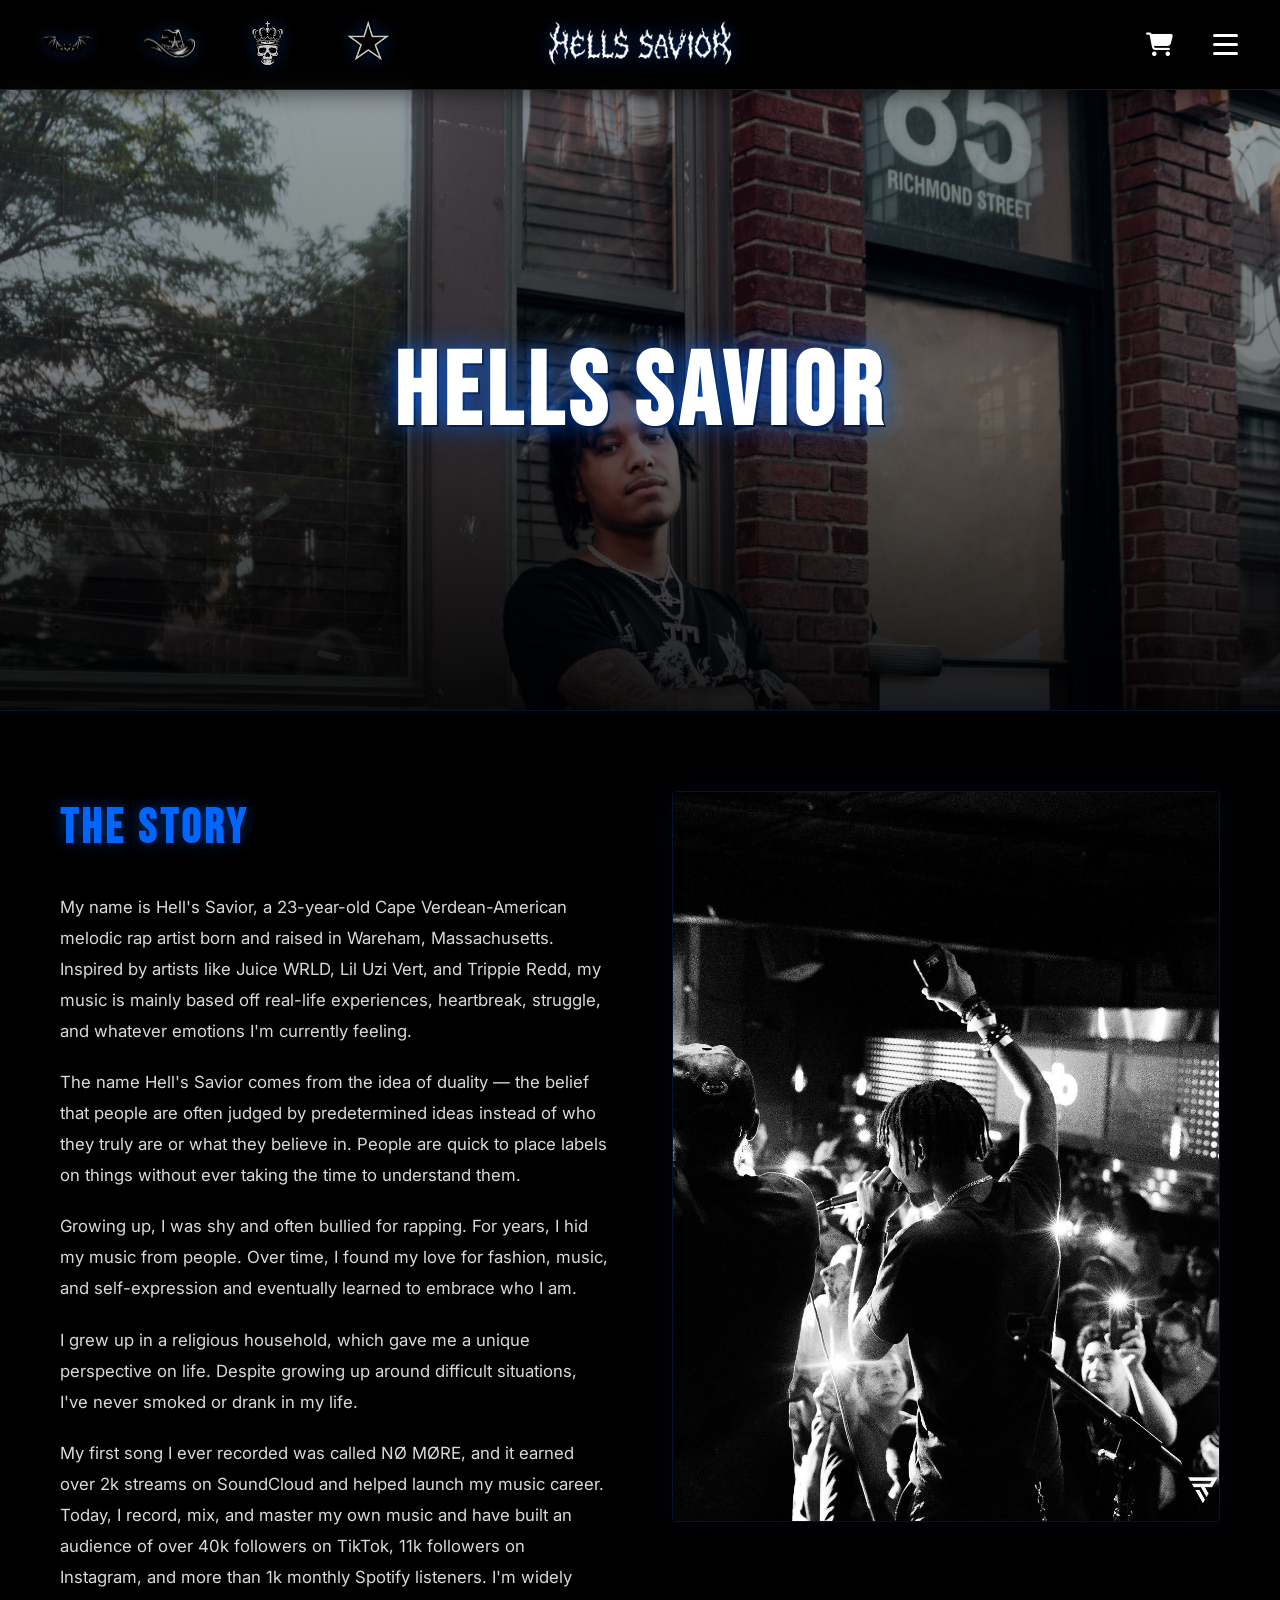
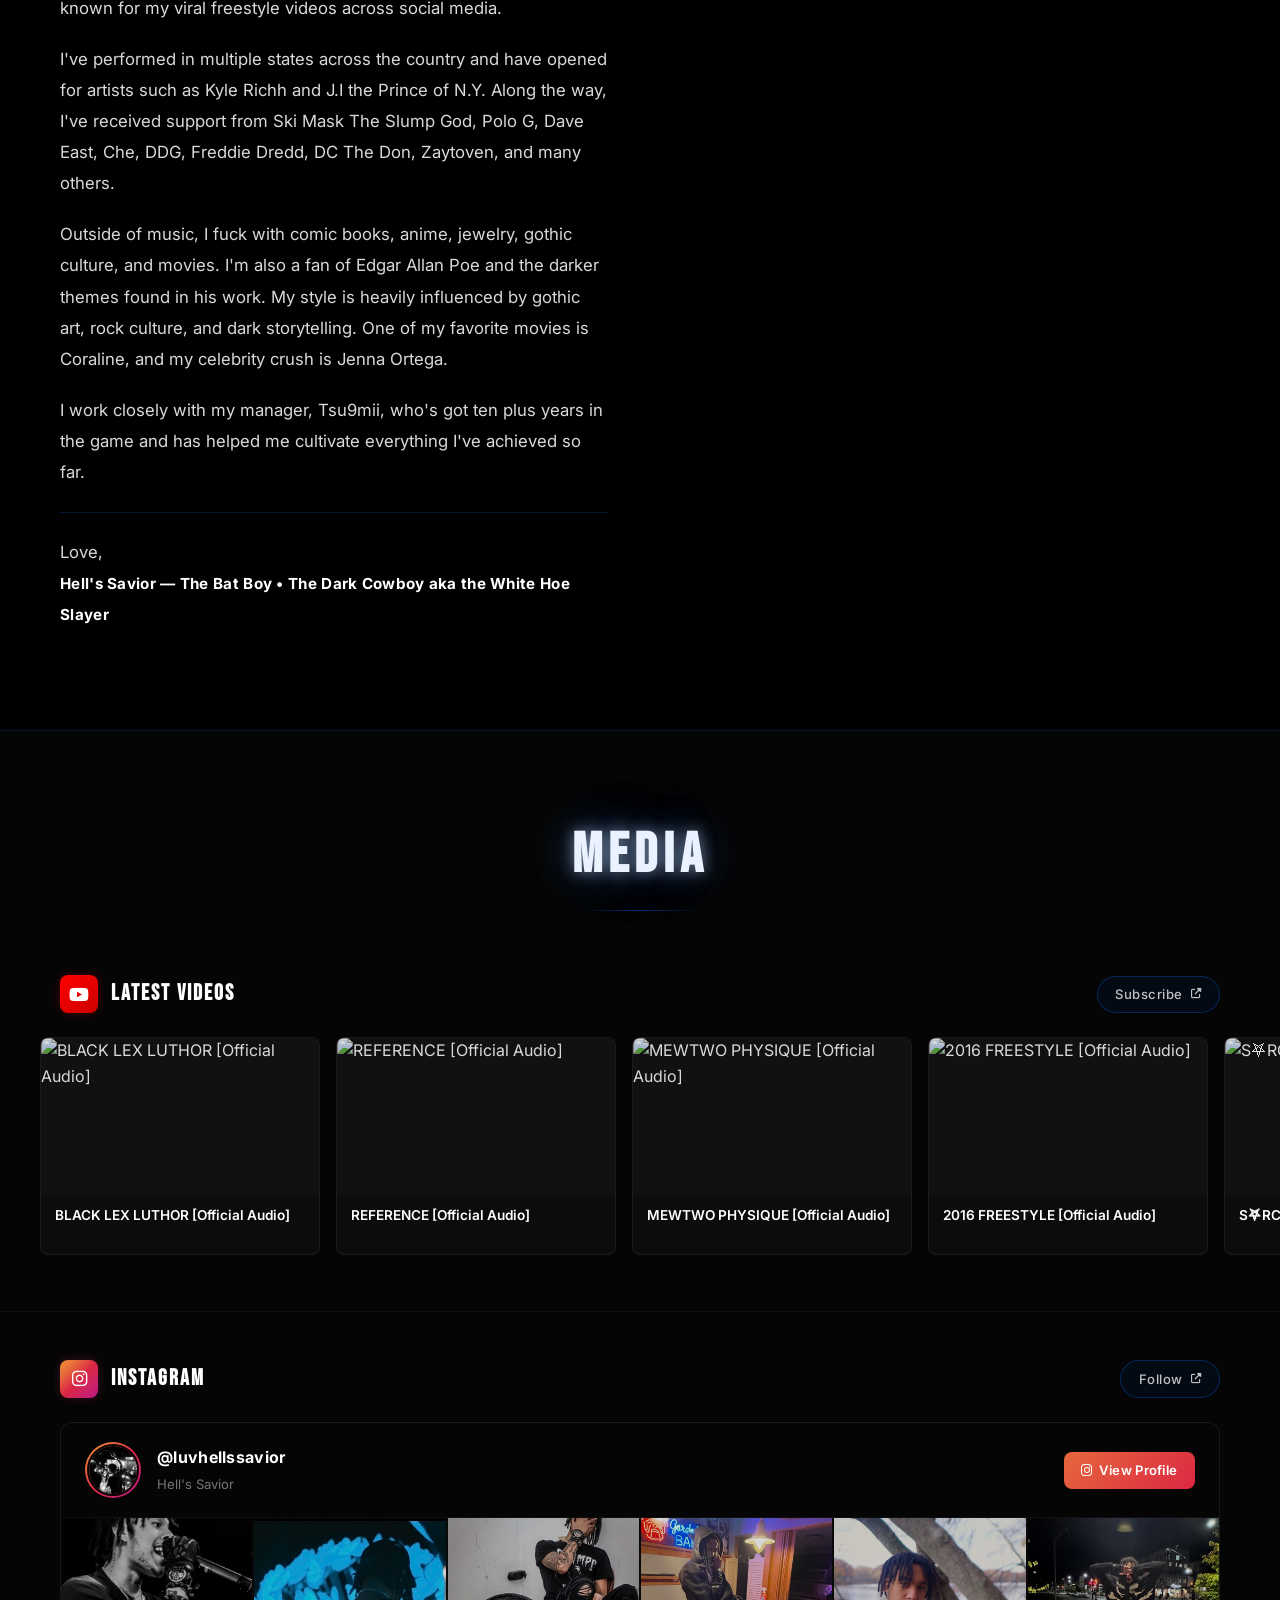
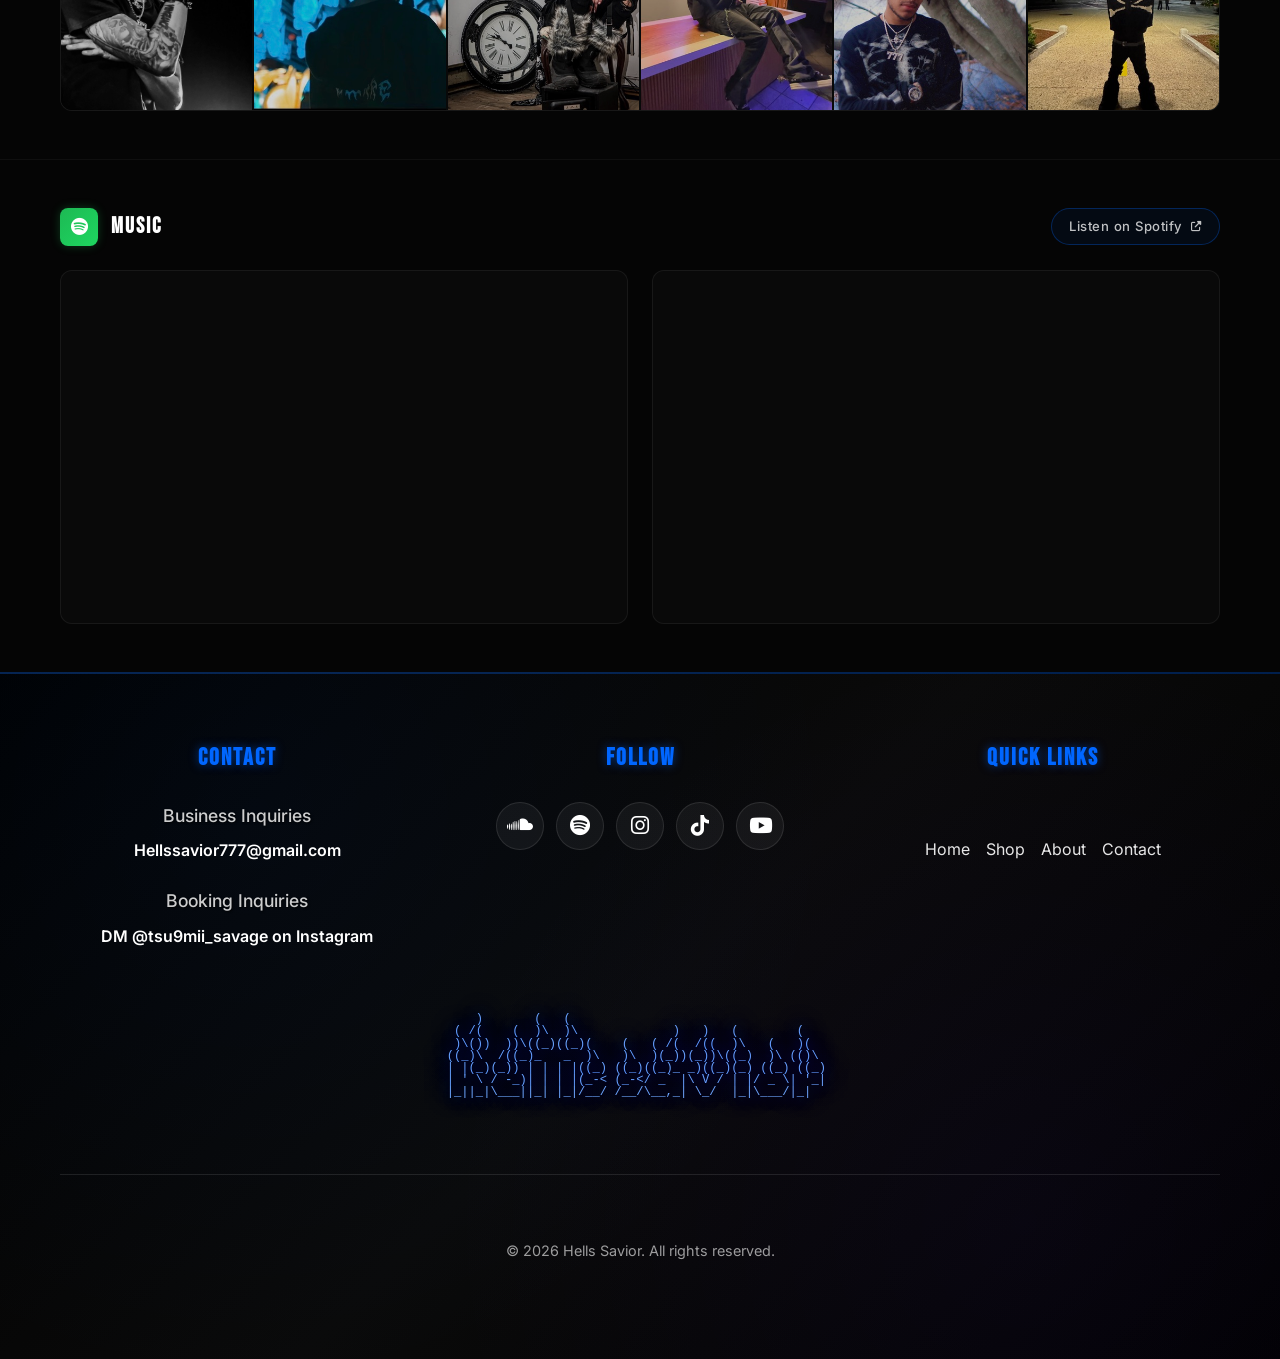
==== about.html @ 12b24011 "Fix media section: instant YT load, dark mode IG card, improved layout" ====
<!DOCTYPE html>
<html lang="en">
<head>
    <meta charset="UTF-8">
    <meta name="viewport" content="width=device-width, initial-scale=1.0">
    <meta name="description" content="Hells Savior - About. Learn about the artist, see photos, and discover the story behind the music.">
    <title>About - Hells Savior</title>

    <!-- Favicon -->
    <link rel="icon" type="image/x-icon" href="/favicon.ico">

    <!-- CSS -->
    <link rel="stylesheet" href="src/css/main.css">
    <link rel="stylesheet" href="src/css/animations.css">
    <link rel="stylesheet" href="src/css/about.css">

    <!-- Fonts -->
    <link rel="preconnect" href="https://fonts.googleapis.com">
    <link rel="preconnect" href="https://fonts.gstatic.com" crossorigin>
    <link href="https://fonts.googleapis.com/css2?family=Creepster&family=Metal+Mania&family=Bebas+Neue&family=Inter:wght@300;400;500;600;700&display=swap" rel="stylesheet">

    <!-- Font Awesome -->
    <link rel="stylesheet" href="https://cdnjs.cloudflare.com/ajax/libs/font-awesome/6.4.0/css/all.min.css">

    <!-- Site Configuration -->
    <script src="config/site-config.js"></script>
</head>
<body>
    <!-- Main Content -->
    <div id="main-content" class="main-content loaded">

        <!-- Navigation -->
        <nav class="navbar">
            <div class="nav-container">
                <div class="nav-left nav-left-desktop">
                    <div class="logo-grid nav-logos">
                        <div class="small-logo-container">
                            <img src="assets/images/logos/bat.png" alt="Bat" class="small-logo bat-logo">
                        </div>
                        <div class="small-logo-container">
                            <img src="assets/images/logos/cowboy_hat.png" alt="Hat" class="small-logo hat-logo">
                        </div>
                        <div class="small-logo-container">
                            <img src="assets/images/logos/skull_crown.png" alt="Skull" class="small-logo skull-logo">
                        </div>
                        <div class="small-logo-container">
                            <img src="assets/images/logos/star.png" alt="Star" class="small-logo star-logo">
                        </div>
                    </div>
                </div>
                <div class="nav-center">
                    <a href="index.html" class="nav-center-logo">
                        <img src="assets/images/logos/hellssavior-white-logo-transparent.png" alt="Hells Savior" class="nav-logo-img">
                    </a>
                </div>
                <div class="nav-right">
                    <div class="nav-icons">
                        <button class="nav-icon cart-icon" id="cart-btn">
                            <i class="fas fa-shopping-cart"></i>
                            <span class="cart-count" id="cart-count">0</span>
                        </button>
                        <div class="nav-toggle" id="mobile-menu">
                            <span class="bar"></span>
                            <span class="bar"></span>
                            <span class="bar"></span>
                        </div>
                    </div>
                </div>
            </div>
        </nav>

        <!-- Hamburger Menu Overlay -->
        <div class="hamburger-menu" id="hamburger-menu">
            <div class="hamburger-menu-content">
                <a href="index.html" class="hamburger-link">Home</a>
                <a href="shop.html" class="hamburger-link">Shop</a>
                <a href="about.html" class="hamburger-link active">About</a>
                <a href="index.html#contact" class="hamburger-link">Contact</a>
                <div class="hamburger-socials">
                    <a href="https://soundcloud.com/hellssavior" target="_blank" class="hamburger-social-link"><i class="fab fa-soundcloud"></i> SoundCloud</a>
                    <a href="https://open.spotify.com/artist/6ymhBvJpIxbmAzskeuLHOm?si=hUrQgnj4Qtuc20bTeUz5wQ" target="_blank" class="hamburger-social-link"><i class="fab fa-spotify"></i> Spotify</a>
                    <a href="https://www.instagram.com/luvhellssavior/" target="_blank" class="hamburger-social-link"><i class="fab fa-instagram"></i> Instagram</a>
                    <a href="https://www.tiktok.com/@hellssavior" target="_blank" class="hamburger-social-link"><i class="fab fa-tiktok"></i> TikTok</a>
                    <a href="https://youtube.com/@hellssavior" target="_blank" class="hamburger-social-link"><i class="fab fa-youtube"></i> YouTube</a>
                </div>
            </div>
        </div>

        <!-- Cart Sidebar -->
        <div class="cart-sidebar" id="cart-sidebar">
            <div class="cart-header">
                <h3>Shopping Cart</h3>
                <button class="close-cart" id="close-cart">
                    <i class="fas fa-times"></i>
                </button>
            </div>
            <div class="cart-items" id="cart-items">
                <p class="empty-cart">Your cart is empty</p>
            </div>
            <div class="cart-footer">
                <div class="cart-total">
                    <span>Total: $<span id="cart-total">0.00</span></span>
                </div>
                <button class="checkout-btn" id="checkout-btn" disabled>Checkout</button>
            </div>
        </div>
        <div class="cart-overlay" id="cart-overlay"></div>

        <!-- About Hero -->
        <section class="about-hero">
            <div class="about-hero-bg">
                <img src="assets/images/about/about-10.jpeg" alt="Hells Savior" class="about-hero-img">
                <div class="about-hero-overlay"></div>
            </div>
            <div class="about-hero-content">
                <h1 class="about-hero-title">Hells Savior</h1>
            </div>
        </section>

        <!-- Bio Section -->
        <section class="bio-section">
            <div class="container">
                <div class="bio-grid">
                    <div class="bio-text">
                        <h2 class="bio-heading">The Story</h2>
                        <div class="bio-body">
                            <p>
                                My name is Hell's Savior, a 23-year-old Cape Verdean-American melodic rap artist born and raised in Wareham, Massachusetts. Inspired by artists like Juice WRLD, Lil Uzi Vert, and Trippie Redd, my music is mainly based off real-life experiences, heartbreak, struggle, and whatever emotions I'm currently feeling.
                            </p>
                            <p>
                                The name Hell's Savior comes from the idea of duality — the belief that people are often judged by predetermined ideas instead of who they truly are or what they believe in. People are quick to place labels on things without ever taking the time to understand them.
                            </p>
                            <p>
                                Growing up, I was shy and often bullied for rapping. For years, I hid my music from people. Over time, I found my love for fashion, music, and self-expression and eventually learned to embrace who I am.
                            </p>
                            <p>
                                I grew up in a religious household, which gave me a unique perspective on life. Despite growing up around difficult situations, I've never smoked or drank in my life.
                            </p>
                            <p>
                                My first song I ever recorded was called NØ MØRE, and it earned over 2k streams on SoundCloud and helped launch my music career. Today, I record, mix, and master my own music and have built an audience of over 40k followers on TikTok, 11k followers on Instagram, and more than 1k monthly Spotify listeners. I'm widely known for my viral freestyle videos across social media.
                            </p>
                            <p>
                                I've performed in multiple states across the country and have opened for artists such as Kyle Richh and J.I the Prince of N.Y. Along the way, I've received support from Ski Mask The Slump God, Polo G, Dave East, Che, DDG, Freddie Dredd, DC The Don, Zaytoven, and many others.
                            </p>
                            <p>
                                Outside of music, I fuck with comic books, anime, jewelry, gothic culture, and movies. I'm also a fan of Edgar Allan Poe and the darker themes found in his work. My style is heavily influenced by gothic art, rock culture, and dark storytelling. One of my favorite movies is Coraline, and my celebrity crush is Jenna Ortega.
                            </p>
                            <p>
                                I work closely with my manager, Tsu9mii, who's got ten plus years in the game and has helped me cultivate everything I've achieved so far.
                            </p>
                            <p class="bio-sign-off">
                                Love,<br>
                                <strong>Hell's Savior — The Bat Boy &bull; The Dark Cowboy aka the White Hoe Slayer</strong>
                            </p>
                        </div>
                    </div>
                    <div class="bio-portrait">
                        <img src="assets/images/about/about-7.jpeg" alt="Hells Savior" class="bio-portrait-img">
                    </div>
                </div>
            </div>
        </section>

        <!-- Media Section -->
        <section class="media-section">
            <div class="container">
                <h2 class="media-main-heading">Media</h2>
            </div>

            <!-- YouTube Feed -->
            <div class="media-feed-block">
                <div class="container">
                    <div class="media-feed-header">
                        <div class="media-feed-icon youtube-icon">
                            <i class="fab fa-youtube"></i>
                        </div>
                        <h3 class="media-feed-title">Latest Videos</h3>
                        <a href="https://youtube.com/@hellssavior" target="_blank" class="media-feed-cta">
                            Subscribe <i class="fas fa-external-link-alt"></i>
                        </a>
                    </div>
                </div>
                <div class="media-scroll-wrapper">
                    <div class="media-scroll-track" id="youtube-feed">
                        <!-- YouTube videos loaded dynamically -->
                        <div class="media-feed-loading">
                            <div class="feed-spinner"></div>
                            <span>Loading videos...</span>
                        </div>
                    </div>
                </div>
            </div>

            <!-- Instagram -->
            <div class="media-feed-block">
                <div class="container">
                    <div class="media-feed-header">
                        <div class="media-feed-icon instagram-icon">
                            <i class="fab fa-instagram"></i>
                        </div>
                        <h3 class="media-feed-title">Instagram</h3>
                        <a href="https://www.instagram.com/luvhellssavior/" target="_blank" class="media-feed-cta">
                            Follow <i class="fas fa-external-link-alt"></i>
                        </a>
                    </div>
                    <a href="https://www.instagram.com/luvhellssavior/" target="_blank" rel="noopener" class="ig-profile-card-link">
                        <div class="ig-profile-card-dark">
                            <div class="ig-card-left">
                                <div class="ig-avatar-ring">
                                    <img src="assets/images/about/about-7.jpeg" alt="Hells Savior" class="ig-avatar">
                                </div>
                                <div class="ig-card-info">
                                    <span class="ig-card-handle">@luvhellssavior</span>
                                    <span class="ig-card-name">Hell's Savior</span>
                                </div>
                            </div>
                            <div class="ig-card-right">
                                <span class="ig-card-btn"><i class="fab fa-instagram"></i> View Profile</span>
                            </div>
                        </div>
                        <div class="ig-card-preview">
                            <img src="assets/images/about/about-1.jpeg" alt="" loading="lazy">
                            <img src="assets/images/about/about-2.jpeg" alt="" loading="lazy">
                            <img src="assets/images/about/about-3.jpeg" alt="" loading="lazy">
                            <img src="assets/images/about/about-4.jpeg" alt="" loading="lazy">
                            <img src="assets/images/about/about-5.jpeg" alt="" loading="lazy">
                            <img src="assets/images/about/about-6.jpeg" alt="" loading="lazy">
                        </div>
                    </a>
                </div>
            </div>

            <!-- Spotify / Music -->
            <div class="media-feed-block">
                <div class="container">
                    <div class="media-feed-header">
                        <div class="media-feed-icon spotify-icon-badge">
                            <i class="fab fa-spotify"></i>
                        </div>
                        <h3 class="media-feed-title">Music</h3>
                        <a href="https://open.spotify.com/artist/6ymhBvJpIxbmAzskeuLHOm?si=hUrQgnj4Qtuc20bTeUz5wQ" target="_blank" class="media-feed-cta">
                            Listen on Spotify <i class="fas fa-external-link-alt"></i>
                        </a>
                    </div>
                    <div class="music-embeds-grid">
                        <div class="music-embed-card">
                            <iframe style="border-radius:12px" src="https://open.spotify.com/embed/artist/6ymhBvJpIxbmAzskeuLHOm?utm_source=generator&theme=0" width="100%" height="352" frameBorder="0" allowfullscreen="" allow="autoplay; clipboard-write; encrypted-media; fullscreen; picture-in-picture" loading="lazy"></iframe>
                        </div>
                        <div class="music-embed-card">
                            <iframe width="100%" height="352" scrolling="no" frameborder="no" allow="autoplay" src="https://w.soundcloud.com/player/?url=https%3A//soundcloud.com/hellssavior&color=%230066ff&auto_play=false&hide_related=false&show_comments=false&show_user=true&show_reposts=false&show_teaser=true&visual=true" loading="lazy"></iframe>
                        </div>
                    </div>
                </div>
            </div>
        </section>

        <!-- Footer -->
        <footer class="footer" id="contact">
            <div class="container">
                <div class="footer-content">
                    <div class="footer-section footer-contact">
                        <h3>Contact</h3>
                        <div class="contact-info">
                            <p>Business Inquiries</p>
                            <a href="mailto:Hellssavior777@gmail.com">Hellssavior777@gmail.com</a>
                        </div>
                        <div class="contact-info">
                            <p>Booking Inquiries</p>
                            <a href="https://www.instagram.com/tsu9mii_savage/" target="_blank">DM @tsu9mii_savage on Instagram</a>
                        </div>
                    </div>
                    <div class="footer-section footer-social">
                        <h3>Follow</h3>
                        <div class="footer-social-links">
                            <a href="https://soundcloud.com/hellssavior" target="_blank" class="footer-social-link">
                                <i class="fab fa-soundcloud"></i><span>SoundCloud</span>
                            </a>
                            <a href="https://open.spotify.com/artist/6ymhBvJpIxbmAzskeuLHOm?si=hUrQgnj4Qtuc20bTeUz5wQ" target="_blank" class="footer-social-link">
                                <i class="fab fa-spotify"></i><span>Spotify</span>
                            </a>
                            <a href="https://www.instagram.com/luvhellssavior/" target="_blank" class="footer-social-link">
                                <i class="fab fa-instagram"></i><span>Instagram</span>
                            </a>
                            <a href="https://www.tiktok.com/@hellssavior" target="_blank" class="footer-social-link">
                                <i class="fab fa-tiktok"></i><span>TikTok</span>
                            </a>
                            <a href="https://youtube.com/@hellssavior" target="_blank" class="footer-social-link">
                                <i class="fab fa-youtube"></i><span>YouTube</span>
                            </a>
                        </div>
                    </div>
                    <div class="footer-section footer-links footer-links-desktop">
                        <h3>Quick Links</h3>
                        <div class="footer-nav-links">
                            <a href="index.html">Home</a>
                            <a href="shop.html">Shop</a>
                            <a href="about.html">About</a>
                            <a href="index.html#contact">Contact</a>
                        </div>
                    </div>
                </div>
                <div class="footer-ascii">
                    <pre id="ascii-logo" class="ascii-logo" aria-label="Hells Savior"></pre>
                </div>
                <div class="footer-bottom">
                    <p>&copy; 2026 Hells Savior. All rights reserved.</p>
                </div>
            </div>
        </footer>

    </div>

    <!-- JavaScript -->
    <script src="src/js/main.js"></script>
    <script src="src/js/shopify.js"></script>
    <script src="src/js/cart.js"></script>
    <script>
        document.addEventListener('DOMContentLoaded', function() {
            // Hamburger menu
            var mobileMenu = document.getElementById('mobile-menu');
            var hamburgerMenu = document.getElementById('hamburger-menu');
            if (mobileMenu && hamburgerMenu) {
                var overlay = document.querySelector('.hamburger-overlay');
                if (!overlay) {
                    overlay = document.createElement('div');
                    overlay.className = 'hamburger-overlay';
                    document.body.appendChild(overlay);
                }
                function openMenu() {
                    mobileMenu.classList.add('active');
                    hamburgerMenu.classList.add('active');
                    overlay.classList.add('active');
                    document.body.style.overflow = 'hidden';
                }
                function closeMenu() {
                    mobileMenu.classList.remove('active');
                    hamburgerMenu.classList.remove('active');
                    overlay.classList.remove('active');
                    document.body.style.overflow = '';
                }
                mobileMenu.addEventListener('click', function(e) {
                    e.stopPropagation();
                    hamburgerMenu.classList.contains('active') ? closeMenu() : openMenu();
                });
                overlay.addEventListener('click', closeMenu);
                document.querySelectorAll('.hamburger-link, .hamburger-social-link').forEach(function(l) {
                    l.addEventListener('click', closeMenu);
                });
            }

            // =============================================
            // YouTube Feed — show videos instantly, then update from RSS
            // =============================================
            var YOUTUBE_CHANNEL_ID = 'UCS4CA-F8zWh7s3JUP3RY3xw';
            var YOUTUBE_RSS = 'https://www.youtube.com/feeds/videos.xml?channel_id=' + YOUTUBE_CHANNEL_ID;
            var ytFeed = document.getElementById('youtube-feed');

            // Known videos (renders instantly — no loading delay)
            var knownVideos = [
                { id: 'Q8qjo_sEpj0', title: 'BLACK LEX LUTHOR [Official Audio]' },
                { id: 'gDNEjaA1uwc', title: 'REFERENCE [Official Audio]' },
                { id: 'zc0qVhg9sPk', title: 'MEWTWO PHYSIQUE [Official Audio]' },
                { id: '5T0nzvudkAI', title: '2016 FREESTYLE [Official Audio]' },
                { id: 'xJc4kCYenJg', title: 'S\u26E7RCERESS [Official Audio]' },
                { id: 'OBWnNXiJ02A', title: 'February 10, 2026' },
                { id: 'zmxKyNfbsHg', title: 'DEMONIC [Official Audio]' },
                { id: 'jynwkr_vQwM', title: 'DEMONIC [Official Music Video]' },
                { id: 'lMzX1Nvhgwc', title: 'Freestyle #shorts' },
                { id: 'GV1rHqnVXyY', title: 'GUNGRAVE [Official Audio]' },
                { id: 'Idxw-r6qyiE', title: 'ON GO MODE #freestyle #shorts' },
                { id: '3z-bL4_Th1E', title: 'OBSESSED \u2014 LIVE AT THE CARNIVAL' },
                { id: 'YbiFwa9WJWs', title: 'OBSESSED [Official Audio]' },
                { id: 'eehCYVU2gB0', title: '\u0110J\u039BNGӨ [Official Audio]' },
                { id: 'bpl32iUcoac', title: 'Dawn Ducky (Feat. Dawn Ducky) [Official Audio]' }
            ];

            function escapeHtml(str) {
                var div = document.createElement('div');
                div.textContent = str;
                return div.innerHTML;
            }

            function buildVideoCard(id, title, dateStr) {
                var card = document.createElement('a');
                card.className = 'yt-video-card';
                card.href = 'https://www.youtube.com/watch?v=' + id;
                card.target = '_blank';
                card.rel = 'noopener';
                card.innerHTML =
                    '<div class="yt-thumb-wrap">' +
                        '<img src="https://i.ytimg.com/vi/' + id + '/hqdefault.jpg" alt="' + escapeHtml(title) + '" loading="lazy">' +
                        '<div class="yt-play-overlay"><i class="fas fa-play"></i></div>' +
                    '</div>' +
                    '<div class="yt-video-info">' +
                        '<h4 class="yt-video-title">' + escapeHtml(title) + '</h4>' +
                        (dateStr ? '<span class="yt-video-date">' + dateStr + '</span>' : '') +
                    '</div>';
                return card;
            }

            // Render known videos immediately (no wait)
            ytFeed.innerHTML = '';
            knownVideos.forEach(function(v) {
                ytFeed.appendChild(buildVideoCard(v.id, v.title, ''));
            });

            // Then try to update from RSS in background (adds any new videos)
            var corsProxies = [
                'https://api.allorigins.win/raw?url=',
                'https://corsproxy.io/?'
            ];

            function tryUpdateFromRSS(proxyIndex) {
                if (proxyIndex >= corsProxies.length) return; // keep showing known videos
                var proxyUrl = corsProxies[proxyIndex] + encodeURIComponent(YOUTUBE_RSS);
                fetch(proxyUrl)
                    .then(function(res) {
                        if (!res.ok) throw new Error('HTTP ' + res.status);
                        return res.text();
                    })
                    .then(function(xmlText) {
                        var parser = new DOMParser();
                        var xml = parser.parseFromString(xmlText, 'text/xml');
                        var entries = xml.querySelectorAll('entry');
                        if (!entries.length) return;
                        // Replace with RSS data (has dates + potentially new videos)
                        ytFeed.innerHTML = '';
                        for (var i = 0; i < entries.length; i++) {
                            var entry = entries[i];
                            var videoId = entry.querySelector('videoId').textContent;
                            var title = entry.querySelector('title').textContent;
                            var published = entry.querySelector('published').textContent;
                            var date = new Date(published);
                            var dateStr = date.toLocaleDateString('en-US', { month: 'short', day: 'numeric', year: 'numeric' });
                            ytFeed.appendChild(buildVideoCard(videoId, title, dateStr));
                        }
                    })
                    .catch(function() {
                        tryUpdateFromRSS(proxyIndex + 1);
                    });
            }

            tryUpdateFromRSS(0);
        });
    </script>
</body>
</html>
---- src/css/main.css ----
/*holy Reset and Base Styles */
* {
    margin: 0;
    padding: 0;
    box-sizing: border-box;
}

html {
    scroll-behavior: smooth;
}

body {
    font-family: 'Inter', sans-serif;
    background: #000000;
    color: #ffffff;
    line-height: 1.6;
    overflow-x: hidden;
    min-height: 100vh;
}

.main-content {
    opacity: 0;
    transition: opacity 0.5s ease-in;
    display: none;
}

.main-content.loaded {
    opacity: 1 !important;
    display: block !important;
}

.container {
    max-width: 1200px;
    margin: 0 auto;
    padding: 0 20px;
}

/* Typography */
h1, h2, h3 {
    font-family: 'Bebas Neue', cursive;
    letter-spacing: 2px;
}

.section-title {
    font-size: 3rem;
    text-align: center;
    margin-bottom: 3rem;
    text-transform: uppercase;
    position: relative;
    /* Solid chrome metallic text */
    background: linear-gradient(
        180deg,
        #ffffff 0%,
        #e8e8e8 15%,
        #c0c0c0 30%,
        #f0f0f0 45%,
        #a8a8a8 55%,
        #d8d8d8 70%,
        #ffffff 85%,
        #e0e0e0 100%
    );
    -webkit-background-clip: text;
    background-clip: text;
    -webkit-text-fill-color: transparent;
    color: transparent;
    filter: drop-shadow(0 1px 2px rgba(0,0,0,0.8)) drop-shadow(0 0 8px rgba(200,220,255,0.15));
}

.section-title::after {
    content: '';
    position: absolute;
    bottom: -10px;
    left: 50%;
    transform: translateX(-50%);
    width: 60px;
    height: 3px;
    background: linear-gradient(90deg, #0066ff, #00aaff);
}

.title-icon {
    color: #0066ff;
    text-shadow:
        0 0 10px #0066ff;
    animation: iconGlow 2s ease-in-out infinite alternate;
}

@keyframes iconGlow {
    0% {
        text-shadow: 0 0 10px #0066ff;
    }
    100% {
        text-shadow:
            0 0 20px #0066ff,
            0 0 30px #0066ff;
    }
}

/* Navigation */
.navbar {
    position: fixed;
    top: 0;
    width: 100%;
    background: rgba(0, 0, 0, 0.98);
    backdrop-filter: blur(15px);
    -webkit-backdrop-filter: blur(15px);
    z-index: 1000;
    padding: 0.4rem 0;
    transition: all 0.3s ease;
    border-bottom: 2px solid rgba(0, 102, 255, 0.3);
    box-shadow: 0 4px 20px rgba(0, 0, 0, 0.5);
}

.nav-container {
    max-width: 1400px;
    margin: 0 auto;
    padding: 0 30px;
    display: flex;
    justify-content: space-between;
    align-items: center;
    position: relative;
}

.nav-left {
    display: flex;
    align-items: center;
}

.nav-center {
    position: absolute;
    left: 50%;
    transform: translateX(-50%);
    display: flex;
    align-items: center;
    justify-content: center;
}

.nav-center-logo {
    display: flex;
    align-items: center;
    justify-content: center;
    text-decoration: none;
    line-height: 0;
}

.nav-logo-img {
    height: 70px;
    width: auto;
    max-width: 400px;
    object-fit: contain;
    display: block;
    transition: filter 0.3s ease;
    filter:
        drop-shadow(0 0 6px rgba(0, 102, 255, 0.4))
        drop-shadow(0 0 14px rgba(0, 102, 255, 0.2));
    animation: navLogoBlueGlow 4s ease-in-out infinite alternate;
}

@keyframes navLogoBlueGlow {
    0% {
        filter:
            drop-shadow(0 0 4px rgba(0, 102, 255, 0.3))
            drop-shadow(0 0 10px rgba(0, 102, 255, 0.15));
    }
    100% {
        filter:
            drop-shadow(0 0 8px rgba(0, 102, 255, 0.55))
            drop-shadow(0 0 18px rgba(0, 102, 255, 0.3));
    }
}

.nav-center-logo:hover .nav-logo-img {
    filter:
        drop-shadow(0 0 10px rgba(0, 102, 255, 0.7))
        drop-shadow(0 0 22px rgba(0, 102, 255, 0.4))
        drop-shadow(0 0 6px rgba(255,255,255,0.2));
    animation-play-state: paused;
}

.nav-right {
    display: flex;
    align-items: center;
}

.logo-grid {
    display: flex;
    gap: 1rem;
    align-items: center;
}

.nav-icons {
    display: flex;
    gap: 1rem;
    align-items: center;
}

.nav-main-logo {
    height: 100%;
    width: auto;
    max-height: 80px;
    filter:
        drop-shadow(0 0 20px rgba(0, 102, 255, 1))
        drop-shadow(0 0 40px rgba(0, 102, 255, 0.8))
        drop-shadow(0 0 60px rgba(0, 102, 255, 0.6));
    animation: navLogoGlow 3s ease-in-out infinite alternate;
    transition: all 0.3s ease;
}

.nav-main-logo:hover {
    transform: scale(1.05);
    filter:
        drop-shadow(0 0 15px rgba(0, 102, 255, 0.8))
        drop-shadow(0 0 25px rgba(0, 102, 255, 0.6))
        drop-shadow(0 0 35px rgba(0, 102, 255, 0.4));
}

@keyframes navLogoGlow {
    0% {
        filter:
            drop-shadow(0 0 10px rgba(0, 102, 255, 0.6))
            drop-shadow(0 0 20px rgba(0, 102, 255, 0.4));
    }
    100% {
        filter:
            drop-shadow(0 0 15px rgba(0, 102, 255, 0.8))
            drop-shadow(0 0 25px rgba(0, 102, 255, 0.6))
            drop-shadow(0 0 35px rgba(0, 102, 255, 0.4));
    }
}

.nav-logo {
    display: flex;
    align-items: center;
    gap: 1rem;
}

.logo-icon {
    display: flex;
    flex-direction: column;
    align-items: center;
    font-size: 1.2rem;
}

.logo-777 {
    color: #0066ff;
    font-family: 'Metal Mania', cursive;
    text-shadow:
        0 0 10px #0066ff,
        2px 2px 0px #000000;
    animation: logoFlicker 3s ease-in-out infinite;
}

.logo-skull {
    color: #0066ff;
    text-shadow: 
        0 0 10px #0066ff,
        1px 1px 0px #000000;
    animation: skullGlow 2s ease-in-out infinite alternate;
}

@keyframes logoFlicker {
    0%, 100% { opacity: 1; }
    50% { opacity: 0.8; }
}

@keyframes skullGlow {
    0% {
        text-shadow: 
            0 0 10px #0066ff,
            1px 1px 0px #000000;
    }
    100% {
        text-shadow: 
            0 0 20px #0066ff,
            0 0 30px #0066ff,
            1px 1px 0px #000000;
    }
}

.nav-logo h1 {
    font-size: 1.8rem;
    color: #ffffff;
    text-shadow: 2px 2px 4px rgba(0, 0, 0, 0.8);
}

.nav-menu {
    display: flex;
    gap: 3rem;
    align-items: center;
}

.nav-link {
    color: #ffffff;
    text-decoration: none;
    font-weight: 500;
    font-size: 1rem;
    letter-spacing: 1px;
    transition: all 0.3s ease;
    position: relative;
    padding: 0.5rem 0;
    text-transform: uppercase;
    border: none;
    background: none;
}

.nav-link:hover {
    color: #0066ff;
    text-shadow: 0 0 10px rgba(0, 102, 255, 0.5);
}

.nav-link.active {
    color: #0066ff;
    text-shadow: 0 0 10px rgba(0, 102, 255, 0.8);
}

.nav-link::after {
    content: '';
    position: absolute;
    bottom: 0;
    left: 0;
    width: 0;
    height: 2px;
    background: linear-gradient(90deg, #0066ff, #00aaff);
    transition: width 0.3s ease;
}

.nav-link:hover::after,
.nav-link.active::after {
    width: 100%;
}

/* Navigation Icons */
.nav-icon {
    background: none;
    border: none;
    color: #ffffff;
    font-size: 1.5rem;
    cursor: pointer;
    padding: 0.8rem;
    border-radius: 50%;
    transition: all 0.3s ease;
    position: relative;
    display: flex;
    align-items: center;
    justify-content: center;
    width: 50px;
    height: 50px;
}

.nav-icon:hover {
    color: #0066ff;
    background: rgba(0, 102, 255, 0.1);
    transform: scale(1.1);
}

.cart-count {
    position: absolute;
    top: -2px;
    right: -2px;
    background: #0066ff;
    color: white;
    border-radius: 50%;
    width: 20px;
    height: 20px;
    font-size: 0.75rem;
    display: flex;
    align-items: center;
    justify-content: center;
    font-weight: bold;
    min-width: 20px;
}

.cart-count:empty {
    display: none;
}

.nav-toggle {
    display: none;
    flex-direction: column;
    cursor: pointer;
}

.bar {
    width: 25px;
    height: 3px;
    background: #ffffff;
    margin: 3px 0;
    transition: 0.3s;
    border-radius: 2px;
}

/* Hero Section */
.hero {
  position: relative;
  min-height: 100vh;
  overflow: hidden;
  background: #000;
  isolation: isolate;
}

.bg-video {
  position: absolute;
  inset: 0;
  width: 100%;
  height: 100%;
  object-fit: cover;
}

.overlay {
  position: absolute;
  inset: 0;
  background: rgba(0, 0, 0, 0.02);
  pointer-events: none;
}

.logo-glass {
  --logo-mask: url("../../assets/images/logos/hellssavior-mask-clean.png");
  position: absolute;
  left: 50%;
  top: 23%;
  transform: translate(-50%, -50%);
  width: min(68vw, 1080px);
  aspect-ratio: 1661 / 642;
  z-index: 10;
  pointer-events: none;
  filter:
    drop-shadow(0 0 2px rgba(255,255,255,0.3))
    drop-shadow(0 0 8px rgba(120,170,255,0.15))
    drop-shadow(0 0 16px rgba(255,255,255,0.08));
  animation: glassShimmer 6s ease-in-out infinite;
}

.logo-glass::before {
  content: "";
  position: absolute;
  inset: 0;
  -webkit-mask: var(--logo-mask) center / contain no-repeat;
  mask: var(--logo-mask) center / contain no-repeat;
  background:
    linear-gradient(
      180deg,
      rgba(255,255,255,0.04) 0%,
      rgba(255,255,255,0.02) 18%,
      rgba(255,255,255,0.01) 42%,
      rgba(255,255,255,0.02) 72%,
      rgba(255,255,255,0.02) 100%
    );
  -webkit-backdrop-filter: blur(4px) saturate(110%) brightness(1.02);
  backdrop-filter: blur(4px) saturate(110%) brightness(1.02);
}

.logo-chrome {
  position: absolute;
  left: 50%;
  top: 23%;
  transform: translate(-50%, -50%);
  width: min(68vw, 1080px);
  aspect-ratio: 1661 / 642;
  z-index: 11;
  pointer-events: none;
  height: auto;
  object-fit: contain;
  mix-blend-mode: screen;
  opacity: 0.85;
  filter:
    contrast(1.4)
    brightness(1.3)
    saturate(1.6)
    drop-shadow(0 0 3px rgba(255,255,255,0.6))
    drop-shadow(0 0 10px rgba(255,255,255,0.25))
    drop-shadow(0 0 18px rgba(120,170,255,0.2));
  animation: breatheGlitch 6s ease-in-out infinite;
}

.hero-content {
    position: absolute;
    bottom: 15vh;
    left: 0;
    right: 0;
    text-align: center;
    z-index: 4;
    animation: heroFadeInUp 1.5s ease-out;
}

/* Hero Buttons */
.hero-buttons {
    display: flex;
    gap: 2rem;
    justify-content: center;
    margin-top: 2rem;
}

.hero-btn {
    padding: 1.2rem 2.5rem;
    font-family: 'Bebas Neue', cursive;
    font-size: 1.3rem;
    font-weight: 700;
    letter-spacing: 3px;
    text-decoration: none;
    text-transform: uppercase;
    border: none;
    background: linear-gradient(
        145deg,
        rgba(0, 102, 255, 0.15) 0%,
        rgba(0, 170, 255, 0.1) 50%,
        rgba(0, 102, 255, 0.15) 100%
    );
    color: #ffffff;
    border-radius: 15px;
    transition: all 0.4s cubic-bezier(0.175, 0.885, 0.32, 1.275);
    backdrop-filter: blur(20px) saturate(180%);
    box-shadow:
        0 8px 32px rgba(0, 102, 255, 0.3),
        inset 0 2px 0 rgba(255, 255, 255, 0.2),
        inset 0 -2px 0 rgba(0, 0, 0, 0.1),
        0 0 0 1px rgba(255, 255, 255, 0.1);
    position: relative;
    overflow: hidden;
    text-shadow: 0 2px 4px rgba(0, 0, 0, 0.3);
}

.hero-btn::before {
    content: '';
    position: absolute;
    top: 0;
    left: -100%;
    width: 100%;
    height: 100%;
    background: linear-gradient(
        90deg,
        transparent,
        rgba(255, 255, 255, 0.4),
        transparent
    );
    transition: left 0.6s ease;
    z-index: 1;
}

.hero-btn::after {
    content: '';
    position: absolute;
    top: 50%;
    left: 50%;
    width: 0;
    height: 0;
    background: radial-gradient(circle, rgba(255, 255, 255, 0.3), transparent 70%);
    transition: all 0.4s ease;
    transform: translate(-50%, -50%);
    border-radius: 50%;
    z-index: 0;
}

.hero-btn:hover::before {
    left: 100%;
}

.hero-btn:hover::after {
    width: 300px;
    height: 300px;
}

.hero-btn:hover {
    background: linear-gradient(
        145deg,
        rgba(0, 102, 255, 0.25) 0%,
        rgba(0, 170, 255, 0.2) 50%,
        rgba(0, 102, 255, 0.25) 100%
    );
    color: #ffffff;
    transform: translateY(-4px) scale(1.05);
    box-shadow:
        0 15px 50px rgba(0, 102, 255, 0.6),
        inset 0 3px 0 rgba(255, 255, 255, 0.3),
        inset 0 -3px 0 rgba(0, 0, 0, 0.2),
        0 0 60px rgba(0, 102, 255, 0.4),
        0 0 0 2px rgba(255, 255, 255, 0.2);
    text-shadow: 0 0 20px rgba(0, 102, 255, 0.8);
}

.merch-btn {
    background: transparent !important;
    border: 1px solid rgba(0, 102, 255, 0.35) !important;
    box-shadow:
        0 0 6px rgba(0, 102, 255, 0.15) !important;
}

/* Primary and Secondary Button Hierarchy */
.primary-btn {
    transform: scale(1.1);
    background: linear-gradient(
        145deg,
        rgba(0, 102, 255, 0.25) 0%,
        rgba(0, 170, 255, 0.2) 50%,
        rgba(0, 102, 255, 0.25) 100%
    ) !important;
    box-shadow:
        0 12px 40px rgba(0, 102, 255, 0.4),
        inset 0 2px 0 rgba(255, 255, 255, 0.3),
        inset 0 -2px 0 rgba(0, 0, 0, 0.1),
        0 0 0 2px rgba(255, 255, 255, 0.15) !important;
}

.secondary-btn {
    transform: scale(0.9);
    opacity: 0.8;
    background: linear-gradient(
        145deg,
        rgba(255, 255, 255, 0.1) 0%,
        rgba(255, 255, 255, 0.05) 50%,
        rgba(255, 255, 255, 0.1) 100%
    ) !important;
    box-shadow:
        0 6px 20px rgba(0, 0, 0, 0.3),
        inset 0 1px 0 rgba(255, 255, 255, 0.1),
        0 0 0 1px rgba(255, 255, 255, 0.1) !important;
}

.secondary-btn:hover {
    opacity: 1;
    transform: scale(0.95);
}

.merch-btn:hover {
    background: linear-gradient(
        145deg,
        rgba(0, 102, 255, 0.25) 0%,
        rgba(102, 51, 255, 0.2) 50%,
        rgba(0, 102, 255, 0.25) 100%
    );
    box-shadow:
        0 15px 50px rgba(102, 51, 255, 0.6),
        inset 0 3px 0 rgba(255, 255, 255, 0.3),
        inset 0 -3px 0 rgba(0, 0, 0, 0.2),
        0 0 60px rgba(102, 51, 255, 0.4),
        0 0 0 2px rgba(255, 255, 255, 0.2);
    text-shadow: 0 0 20px rgba(102, 51, 255, 0.8);
}

.spotify-btn {
    background: linear-gradient(
        145deg,
        rgba(30, 215, 96, 0.15) 0%,
        rgba(0, 170, 255, 0.1) 50%,
        rgba(30, 215, 96, 0.15) 100%
    );
}

.spotify-btn:hover {
    background: linear-gradient(
        145deg,
        rgba(30, 215, 96, 0.25) 0%,
        rgba(0, 170, 255, 0.2) 50%,
        rgba(30, 215, 96, 0.25) 100%
    );
    box-shadow:
        0 15px 50px rgba(30, 215, 96, 0.6),
        inset 0 3px 0 rgba(255, 255, 255, 0.3),
        inset 0 -3px 0 rgba(0, 0, 0, 0.2),
        0 0 60px rgba(30, 215, 96, 0.4),
        0 0 0 2px rgba(255, 255, 255, 0.2);
    text-shadow: 0 0 20px rgba(30, 215, 96, 0.8);
}

/* Responsive logo sizing — fill the screen width on mobile */
@media (max-width: 768px) {
  .logo-glass,
  .logo-chrome {
    width: 95vw;
    top: 35%;
  }
}

@media (max-width: 480px) {
  .logo-glass,
  .logo-chrome {
    width: 98vw;
    top: 33%;
  }
}

/* Chrome button text styling */
.hero-btn-text {
    position: relative;
    z-index: 2;
    display: inline-block;
    background: linear-gradient(
        180deg,
        rgba(255,255,255,1) 0%,
        rgba(230,240,255,0.95) 30%,
        rgba(165,205,255,0.95) 52%,
        rgba(255,255,255,0.98) 72%,
        rgba(255,255,255,1) 100%
    );
    -webkit-background-clip: text;
    background-clip: text;
    -webkit-text-fill-color: transparent;
    color: transparent;
    text-shadow:
        0 0 1px rgba(255,255,255,0.55),
        0 0 8px rgba(120,170,255,0.10);
}

/* Logo Glass Animations */
@keyframes glassShimmer {
  0%, 100% {
    filter:
      drop-shadow(0 0 2px rgba(255,255,255,0.3))
      drop-shadow(0 0 8px rgba(120,170,255,0.15))
      drop-shadow(0 0 16px rgba(255,255,255,0.08));
  }
  50% {
    filter:
      drop-shadow(0 0 3px rgba(255,255,255,0.4))
      drop-shadow(0 0 12px rgba(120,170,255,0.2))
      drop-shadow(0 0 20px rgba(255,255,255,0.12));
  }
}

@keyframes breatheGlitch {
  0% {
    transform: translate(-50%, -50%) scale(1);
    opacity: 0.85;
  }
  25% {
    transform: translate(-50%, -50%) scale(1.015);
    opacity: 0.9;
  }
  35% {
    transform: translate(-50%, -50%) scale(1.015) translateX(2px);
    opacity: 0.75;
    filter:
      contrast(1.6)
      brightness(1.4)
      saturate(1.8)
      drop-shadow(0 0 4px rgba(255,255,255,0.7))
      drop-shadow(0 0 12px rgba(255,255,255,0.3))
      drop-shadow(0 0 20px rgba(120,170,255,0.25));
  }
  37% {
    transform: translate(-50%, -50%) scale(1.015) translateX(-1px);
    opacity: 0.95;
  }
  50% {
    transform: translate(-50%, -50%) scale(1.02);
    opacity: 0.9;
  }
  75% {
    transform: translate(-50%, -50%) scale(1.015);
    opacity: 0.85;
  }
  85% {
    transform: translate(-50%, -50%) scale(1.015) translateX(-2px);
    opacity: 0.8;
    filter:
      contrast(1.5)
      brightness(1.35)
      saturate(1.7)
      drop-shadow(0 0 3px rgba(255,255,255,0.65))
      drop-shadow(0 0 11px rgba(255,255,255,0.28))
      drop-shadow(0 0 19px rgba(120,170,255,0.22));
  }
  87% {
    transform: translate(-50%, -50%) scale(1.015) translateX(1px);
    opacity: 0.9;
  }
  100% {
    transform: translate(-50%, -50%) scale(1);
    opacity: 0.85;
  }
}

@keyframes heroFadeInUp {
    from {
        opacity: 0;
        transform: translateY(50px);
    }
    to {
        opacity: 1;
        transform: translateY(0);
    }
}

/* Four Small Logos Grid */
.logo-grid {
    display: grid;
    grid-template-columns: repeat(2, 1fr);
    gap: 3rem;
    max-width: 300px;
    margin: 0 auto;
    padding: 2rem;
}

/* Navigation Bar Logos - Horizontal Row */
.nav-logos.logo-grid {
    display: flex;
    flex-direction: row;
    gap: 1.5rem;
    align-items: center;
    margin: 0;
    max-width: none;
    padding: 0;
    grid-template-columns: none;
}

.small-logo-container {
    display: flex;
    justify-content: center;
    align-items: center;
    position: relative;
    padding: 0.5rem;
    border-radius: 12px;
    transition: all 0.3s ease;
}

.small-logo-container:hover {
    background: transparent;
    transform: translateY(-2px);
}

.small-logo {
    width: 60px;
    height: 60px;
    object-fit: contain;
    filter: drop-shadow(0 0 8px rgba(0, 102, 255, 0.3));
    transition: all 0.4s ease;
    opacity: 0.8;
}

/* Navigation Bar Logo Sizing */
.nav-logos .small-logo {
    width: 60px;
    height: 60px;
}

/* Sequential Glow Animation */
.bat-logo {
    animation: sequentialGlow 6s ease-in-out infinite;
    animation-delay: 0s;
}

.hat-logo {
    animation: sequentialGlow 6s ease-in-out infinite;
    animation-delay: 1.5s;
}

.skull-logo {
    animation: sequentialGlow 6s ease-in-out infinite;
    animation-delay: 3s;
}

.star-logo {
    animation: sequentialGlow 6s ease-in-out infinite;
    animation-delay: 4.5s;
}

@keyframes sequentialGlow {
    0%, 80% {
        filter: drop-shadow(0 0 8px rgba(0, 102, 255, 0.3));
        opacity: 0.8;
        transform: scale(1);
    }
    10% {
        filter: drop-shadow(0 0 15px rgba(0, 102, 255, 0.6));
        opacity: 0.9;
        transform: scale(1.05);
    }
    20% {
        filter: drop-shadow(0 0 25px rgba(0, 102, 255, 0.9));
        opacity: 1;
        transform: scale(1.1);
    }
    30% {
        filter: drop-shadow(0 0 20px rgba(0, 102, 255, 0.7));
        opacity: 0.95;
        transform: scale(1.05);
    }
}

/* Hover effects for individual logos */
.small-logo:hover {
    filter: drop-shadow(0 0 30px rgba(0, 102, 255, 1)) !important;
    opacity: 1 !important;
    transform: scale(1.2) !important;
    animation-play-state: paused;
}

.small-logo-container:hover .small-logo {
    filter: drop-shadow(0 0 30px rgba(0, 102, 255, 1)) !important;
    opacity: 1 !important;
    transform: scale(1.2) !important;
}

.hero-star {
    margin-bottom: 2rem;
    position: relative;
}

.hero-star-symbol {
    font-size: 3rem;
    color: #ffffff;
    text-shadow:
        0 0 20px #0066ff,
        0 0 40px #00aaff;
    animation: heroStarGlow 3s ease-in-out infinite alternate;
    display: block;
}

@keyframes heroStarGlow {
    0% {
        text-shadow:
            0 0 20px #0066ff,
            0 0 40px #00aaff;
        transform: scale(1);
    }
    100% {
        text-shadow:
            0 0 30px #0066ff,
            0 0 50px #0066ff,
            0 0 60px #00aaff;
        transform: scale(1.1);
    }
}

.hero-title {
    margin-bottom: 1rem;
    display: flex;
    flex-direction: column;
    align-items: center;
    gap: 0.5rem;
}

.title-777 {
    font-family: 'Metal Mania', cursive;
    font-size: 3rem;
    color: #0066ff;
    text-shadow:
        0 0 20px #0066ff,
        0 0 40px #0066ff,
        3px 3px 0px #000000;
    animation: title777Flicker 2s ease-in-out infinite;
}

.title-main {
    font-family: 'Bebas Neue', cursive;
    font-size: 4rem;
    color: #ffffff;
    text-shadow: 
        0 0 20px #0066ff,
        3px 3px 0px rgba(0, 0, 0, 0.8);
    animation: titleMainGlow 3s ease-in-out infinite alternate;
}

@keyframes title777Flicker {
    0%, 100% { opacity: 1; }
    50% { opacity: 0.8; }
}

@keyframes titleMainGlow {
    0% {
        text-shadow: 
            0 0 20px #0066ff,
            3px 3px 0px rgba(0, 0, 0, 0.8);
    }
    100% {
        text-shadow: 
            0 0 30px #0066ff,
            0 0 40px #0066ff,
            3px 3px 0px rgba(0, 0, 0, 0.8);
    }
}

.hero-subtitle {
    font-size: 1.5rem;
    margin-bottom: 2rem;
    color: #cccccc;
    letter-spacing: 3px;
    text-shadow: 1px 1px 2px #000000;
}

.hero-buttons {
    display: flex;
    gap: 1rem;
    justify-content: center;
    flex-wrap: wrap;
}

.btn {
    padding: 12px 30px;
    text-decoration: none;
    border-radius: 5px;
    font-weight: 600;
    text-transform: uppercase;
    letter-spacing: 1px;
    transition: all 0.3s ease;
    border: 2px solid transparent;
    display: inline-flex;
    align-items: center;
    gap: 0.5rem;
    position: relative;
    overflow: hidden;
}

.btn::before {
    content: '';
    position: absolute;
    top: 0;
    left: -100%;
    width: 100%;
    height: 100%;
    background: linear-gradient(90deg, transparent, rgba(255, 255, 255, 0.2), transparent);
    transition: left 0.5s ease;
}

.btn:hover::before {
    left: 100%;
}

.btn-primary {
    background: #0066ff;
    color: #ffffff;
    box-shadow: 0 4px 15px rgba(0, 102, 255, 0.3);
    border: 2px solid #0066ff;
}

.btn-primary:hover {
    transform: translateY(-2px);
    box-shadow: 0 6px 20px rgba(0, 102, 255, 0.5);
    background: #0052cc;
}

.btn-secondary {
    background: transparent;
    color: #0066ff;
    border: 2px solid #0066ff;
    box-shadow: 0 4px 15px rgba(0, 102, 255, 0.3);
}

.btn-secondary:hover {
    background: #0066ff;
    color: #ffffff;
    transform: translateY(-2px);
    box-shadow: 0 6px 20px rgba(0, 102, 255, 0.5);
}

.scroll-indicator {
    position: absolute;
    bottom: 30px;
    left: 50%;
    transform: translateX(-50%);
    color: #ffffff;
    font-size: 1.5rem;
    animation: scrollBounce 2s infinite;
    text-shadow: 0 0 10px #0066ff;
}

@keyframes scrollBounce {
    0%, 20%, 50%, 80%, 100% { transform: translateX(-50%) translateY(0); }
    40% { transform: translateX(-50%) translateY(-10px); }
    60% { transform: translateX(-50%) translateY(-5px); }
}

/* Music Video Section */
.music-video-section {
    padding: 100px 0;
    background: #0a0a0a;
    position: relative;
}

.music-video-section::before {
    content: '';
    position: absolute;
    top: 0;
    left: 0;
    right: 0;
    bottom: 0;
    background: transparent;
}

.video-container {
    display: grid;
    grid-template-columns: 2fr 1fr;
    gap: 3rem;
    align-items: center;
    position: relative;
    z-index: 1;
}

.video-wrapper {
    position: relative;
    width: 100%;
    height: 0;
    padding-bottom: 56.25%; /* 16:9 aspect ratio */
    border-radius: 15px;
    overflow: hidden;
    box-shadow:
        0 10px 30px rgba(0, 102, 255, 0.3),
        0 0 50px rgba(0, 170, 255, 0.2);
    border: 2px solid rgba(0, 102, 255, 0.3);
}

.video-wrapper iframe {
    position: absolute;
    top: 0;
    left: 0;
    width: 100%;
    height: 100%;
    border: none;
}

.video-info {
    padding: 2rem;
    background: rgba(0, 0, 0, 0.8);
    border-radius: 15px;
    border: 1px solid rgba(0, 102, 255, 0.2);
    backdrop-filter: blur(10px);
}

.video-title {
    font-size: 2rem;
    color: #0066ff;
    margin-bottom: 1rem;
    text-shadow: 0 0 10px #0066ff;
    font-family: 'Bebas Neue', cursive;
    letter-spacing: 2px;
}

.video-description {
    color: #cccccc;
    line-height: 1.6;
    margin-bottom: 2rem;
    font-size: 1.1rem;
}

.video-stats {
    display: flex;
    flex-direction: column;
    gap: 1rem;
}

.stat-item {
    display: flex;
    align-items: center;
    gap: 0.5rem;
    color: #0066ff;
    font-weight: 600;
    text-shadow: 0 0 5px #0066ff;
}

.stat-item i {
    font-size: 1.2rem;
}

/* Music Section */
.music-section {
    padding: 100px 0;
    background: #111111;
    position: relative;
}

.music-section::before {
    content: '';
    position: absolute;
    top: 0;
    left: 0;
    right: 0;
    bottom: 0;
    background: transparent;
}

.music-grid {
    display: grid;
    grid-template-columns: repeat(auto-fit, minmax(300px, 1fr));
    gap: 2rem;
    margin-bottom: 3rem;
    position: relative;
    z-index: 1;
}

.track-card {
    background: rgba(0, 0, 0, 0.8);
    border-radius: 10px;
    padding: 2rem;
    text-align: center;
    transition: all 0.3s ease;
    border: 1px solid rgba(255, 255, 255, 0.1);
    backdrop-filter: blur(10px);
    position: relative;
    overflow: hidden;
}

.track-card::before {
    content: '';
    position: absolute;
    top: 0;
    left: 0;
    right: 0;
    bottom: 0;
    background: linear-gradient(45deg, rgba(0, 102, 255, 0.05), rgba(0, 170, 255, 0.05));
    opacity: 0;
    transition: opacity 0.3s ease;
}

.track-card:hover::before {
    opacity: 1;
}

.track-card:hover {
    transform: translateY(-10px);
    box-shadow:
        0 10px 30px rgba(0, 102, 255, 0.2),
        0 0 50px rgba(0, 170, 255, 0.2);
    border-color: rgba(0, 102, 255, 0.3);
}

.track-artwork {
    width: 150px;
    height: 150px;
    background: linear-gradient(45deg, #0066ff, #00aaff);
    border-radius: 10px;
    margin: 0 auto 1.5rem;
    display: flex;
    align-items: center;
    justify-content: center;
    position: relative;
    overflow: hidden;
}

.track-flames {
    position: absolute;
    top: 0;
    left: 0;
    right: 0;
    bottom: 0;
}

.track-flame {
    position: absolute;
    width: 6px;
    height: 25px;
    background: linear-gradient(to top, #0066ff 0%, #0099ff 50%, #00aaff 100%);
    border-radius: 50% 50% 50% 50% / 60% 60% 40% 40%;
    animation: trackFlameFlicker 0.8s ease-in-out infinite alternate;
    opacity: 0.7;
}

.track-flame-1 { top: 10px; left: 20px; animation-delay: 0s; }
.track-flame-2 { top: 15px; right: 25px; animation-delay: 0.3s; }
.track-flame-3 { bottom: 20px; left: 50%; transform: translateX(-50%); animation-delay: 0.6s; }

@keyframes trackFlameFlicker {
    0% {
        transform: scaleY(1) scaleX(1) rotate(-1deg);
        opacity: 0.5;
    }
    100% {
        transform: scaleY(1.2) scaleX(0.8) rotate(1deg);
        opacity: 0.9;
    }
}

.play-btn {
    font-size: 3rem;
    color: #ffffff;
    cursor: pointer;
    transition: all 0.3s ease;
    z-index: 2;
    position: relative;
    text-shadow: 0 0 20px rgba(255, 255, 255, 0.8);
}

.track-artwork:hover .play-btn {
    transform: scale(1.2);
    text-shadow: 
        0 0 30px rgba(255, 255, 255, 1),
        0 0 40px rgba(0, 102, 255, 0.8);
}

.track-title {
    font-size: 1.5rem;
    margin-bottom: 0.5rem;
    color: #ffffff;
    text-shadow: 1px 1px 2px rgba(0, 0, 0, 0.8);
}

.track-info {
    color: #cccccc;
    font-size: 0.9rem;
}

.music-links {
    display: flex;
    gap: 2rem;
    justify-content: center;
    align-items: center;
    position: relative;
    z-index: 1;
}

.btn-soundcloud {
    background: #ff5500;
    color: #ffffff;
    padding: 15px 40px;
    font-size: 1.1rem;
    border: 2px solid #ff5500;
    text-decoration: none;
    border-radius: 10px;
    transition: all 0.3s ease;
    font-weight: 600;
    text-transform: uppercase;
    letter-spacing: 1px;
}

.btn-soundcloud:hover {
    transform: translateY(-2px);
    box-shadow: 0 6px 20px rgba(255, 85, 0, 0.4);
    background: #cc4400;
    color: #ffffff;
}

.btn-soundcloud i {
    margin-right: 10px;
}

.btn-spotify {
    background: #1db954;
    color: #ffffff;
    padding: 15px 40px;
    font-size: 1.1rem;
    border: 2px solid #1db954;
    text-decoration: none;
    border-radius: 10px;
    transition: all 0.3s ease;
    font-weight: 600;
    text-transform: uppercase;
    letter-spacing: 1px;
}

.btn-spotify:hover {
    transform: translateY(-2px);
    box-shadow: 0 6px 20px rgba(29, 185, 84, 0.4);
    background: #1ed760;
    color: #ffffff;
}

.btn-spotify i {
    margin-right: 10px;
}

/* Legacy support for old soundcloud-link class */
.soundcloud-link {
    text-align: center;
    position: relative;
    z-index: 1;
}

/* Merchandise Section */
.merch-section {
    padding: 100px 0;
    background: #000000;
    position: relative;
    overflow: hidden;
    border-top: 2px solid rgba(0, 102, 255, 0.3);
    box-shadow: 0 -4px 30px rgba(0, 102, 255, 0.15);
}

/* Sound wave canvas */
.merch-soundwave-canvas {
    position: absolute;
    inset: 0;
    width: 100%;
    height: 100%;
    z-index: 0;
    pointer-events: none;
    opacity: 0.85;
}

/* Scanlines overlay for merch section - behind content */
.merch-section::before {
    content: '';
    position: absolute;
    inset: 0;
    z-index: 0;
    pointer-events: none;
    background: repeating-linear-gradient(
        0deg,
        rgba(255, 255, 255, 0.04) 0px,
        rgba(255, 255, 255, 0.04) 1px,
        rgba(0, 0, 0, 0.5) 1px,
        rgba(0, 0, 0, 0.5) 2px
    );
}

@keyframes merchScanlinesDrift {
    0% { background-position: 0 0; }
    100% { background-position: 0 60px; }
}

/* ASCII Fire Background Container */
#merch-ascii-fire {
    position: absolute;
    inset: 0;
    z-index: 0;
    pointer-events: none;
    overflow: hidden;
    isolation: isolate;
}

#merch-ascii-fire .ascii-viewport {
    position: absolute;
    inset: 0;
    overflow: hidden;
    isolation: isolate;
}

#merch-ascii-fire .ascii-viewport::before {
    content: "";
    position: absolute;
    inset: -10% -10% auto -10%;
    height: 55%;
    background: radial-gradient(circle at 50% 10%, rgba(88, 182, 255, 0.04), transparent 34%);
    pointer-events: none;
    z-index: 0;
}

#merch-ascii-fire .ascii-viewport::after {
    content: "";
    position: absolute;
    inset: auto -10% -18% -10%;
    height: 55%;
    background: radial-gradient(circle at 50% 100%, rgba(37, 127, 255, 0.04), transparent 36%);
    pointer-events: none;
    z-index: 0;
}

#merch-ascii-fire .ascii-world {
    position: absolute;
    inset: 0;
    z-index: 1;
    will-change: transform;
    transform: translate3d(0, 0, 0);
    contain: layout style paint;
    backface-visibility: hidden;
    pointer-events: none;
}

#merch-ascii-fire .pattern-copy {
    position: absolute;
    inset: 0;
    transform: translate3d(var(--offset-x), var(--offset-y), 0);
    backface-visibility: hidden;
    pointer-events: none;
}

#merch-ascii-fire .ascii {
    margin: 0;
    white-space: pre;
    font-family: monospace;
    font-size: clamp(9px, 1.2vw, 14px);
    font-weight: 400;
    line-height: 0.84;
    letter-spacing: 0;
    text-align: left;
    text-rendering: geometricPrecision;
    -webkit-font-smoothing: none;
    -moz-osx-font-smoothing: auto;
}

#merch-ascii-fire .ascii-measure {
    position: absolute;
    top: -9999px;
    left: -9999px;
    visibility: hidden;
    pointer-events: none;
}

#merch-ascii-fire .ascii-tile {
    position: absolute;
    width: max-content;
    height: max-content;
    transform: translate3d(var(--x), var(--y), 0);
    pointer-events: none;
    opacity: 0.95;
    backface-visibility: hidden;
}

#merch-ascii-fire .layer {
    position: absolute;
    top: 0;
    left: 0;
    margin: 0;
    white-space: pre;
    pointer-events: none;
    backface-visibility: hidden;
}

#merch-ascii-fire .base {
    position: relative;
    z-index: 3;
    color: rgb(var(--base-rgb, 245 249 255) / var(--base-opacity, 1));
    text-shadow:
        0 0 1px rgb(255 255 255 / var(--base-shadow-a, 0.06)),
        0 0 4px rgb(var(--base-shadow-rgb, 125 220 255) / var(--base-shadow-b, 0.02));
    transition: color 420ms linear, text-shadow 420ms linear;
}

#merch-ascii-fire .glow {
    opacity: var(--glow-opacity, 0.75);
    filter: blur(var(--glow-blur, 0.06px));
    text-shadow:
        0 0 2px rgb(var(--glow-core-rgb, 255 255 255) / var(--glow-white-a, 0.85)),
        0 0 5px rgb(var(--glow-hot-rgb, 232 249 255) / var(--glow-ice-a, 0.75)),
        0 0 10px rgb(var(--glow-mid-rgb, 150 232 255) / var(--glow-blue-a, 0.55)),
        0 0 16px rgb(var(--glow-outer-rgb, 72 185 255) / var(--glow-outer-a, 0.35)),
        0 0 24px rgb(var(--glow-deep-rgb, 24 94 255) / var(--glow-deep-a, 0.18));
    transition: opacity var(--flicker-ms, 160ms) linear, filter var(--flicker-ms, 160ms) linear, text-shadow var(--flicker-ms, 160ms) linear;
}

#merch-ascii-fire .ghost {
    opacity: var(--ghost-opacity, 0.15);
    filter: blur(var(--ghost-blur, 0.15px));
    text-shadow:
        0 0 6px rgb(var(--ghost-rgb-1, 136 224 255) / var(--ghost-a1, 0.15)),
        0 0 12px rgb(var(--ghost-rgb-2, 70 184 255) / var(--ghost-a2, 0.10)),
        0 0 20px rgb(var(--ghost-rgb-3, 24 94 255) / var(--ghost-a3, 0.06));
    transition: opacity var(--flicker-ms, 160ms) linear, filter var(--flicker-ms, 160ms) linear, text-shadow var(--flicker-ms, 160ms) linear;
}

.merch-grid {
    display: grid;
    grid-template-columns: repeat(auto-fit, minmax(280px, 1fr));
    gap: 2rem;
    position: relative;
    z-index: 1;
}

/* Auto-scrolling Merch Preview */
.merch-preview {
    position: relative;
    z-index: 1;
    width: 100%;
    max-width: none;
}

.merch-scroll-container {
    overflow: hidden;
    margin-bottom: 3rem;
    position: relative;
    border-radius: 15px;
    background: rgba(0, 0, 0, 0.3);
    padding: 2rem 0;
    width: 100vw;
    margin-left: calc(-50vw + 50%);
}

.merch-scroll-container::before,
.merch-scroll-container::after {
    content: '';
    position: absolute;
    top: 0;
    bottom: 0;
    width: 150px;
    z-index: 2;
    pointer-events: none;
}

.merch-scroll-container::before {
    left: 0;
    background: linear-gradient(to right, rgba(0, 0, 0, 0.9), transparent);
}

.merch-scroll-container::after {
    right: 0;
    background: linear-gradient(to left, rgba(0, 0, 0, 0.9), transparent);
}

.merch-scroll-track {
    display: flex;
    gap: 1.5rem;
    animation: merchScroll 45s linear infinite;
    width: max-content;
}

.merch-scroll-track:hover {
    animation-play-state: paused;
}

@keyframes merchScroll {
    0% {
        transform: translateX(0);
    }
    100% {
        transform: translateX(-50%);
    }
}

.merch-preview-card {
    flex-shrink: 0;
    width: 300px;
    background: rgba(0, 0, 0, 0.8);
    border-radius: 10px;
    overflow: hidden;
    transition: all 0.4s cubic-bezier(0.175, 0.885, 0.32, 1.275);
    border: 1px solid rgba(255, 255, 255, 0.1);
    position: relative;
    backdrop-filter: blur(10px);
    cursor: pointer;
}

.merch-preview-card::before {
    content: '';
    position: absolute;
    top: 0;
    left: 0;
    right: 0;
    bottom: 0;
    background: linear-gradient(45deg, rgba(0, 102, 255, 0.05), rgba(0, 170, 255, 0.05));
    opacity: 0;
    transition: opacity 0.3s ease;
    z-index: 1;
}

.merch-preview-card:hover::before {
    opacity: 1;
}

.merch-preview-card:hover {
    transform: translateY(-15px) scale(1.02);
    box-shadow:
        0 20px 40px rgba(0, 102, 255, 0.3),
        0 0 60px rgba(0, 170, 255, 0.2),
        inset 0 1px 0 rgba(255, 255, 255, 0.1);
    border-color: rgba(0, 102, 255, 0.5);
}

.merch-preview-image {
    position: relative;
    overflow: hidden;
    height: 240px;
    background: linear-gradient(45deg, #1a1a1a, #2a2a2a);
}

.merch-preview-image img {
    width: 100%;
    height: 100%;
    object-fit: cover;
    transition: transform 0.4s ease;
}

.merch-preview-card:hover .merch-preview-image img {
    transform: scale(1.1);
}

.merch-preview-overlay {
    position: absolute;
    top: 0;
    left: 0;
    right: 0;
    bottom: 0;
    background: rgba(0, 0, 0, 0.8);
    display: flex;
    align-items: center;
    justify-content: center;
    opacity: 0;
    transition: opacity 0.3s ease;
    z-index: 2;
}

.merch-preview-card:hover .merch-preview-overlay {
    opacity: 1;
}

.merch-preview-overlay .btn {
    padding: 0.5rem 1rem;
    font-size: 0.9rem;
}

.merch-preview-info {
    padding: 1rem;
    text-align: center;
    position: relative;
    z-index: 2;
}

.merch-preview-title {
    font-size: 1rem;
    margin-bottom: 0.25rem;
    color: #ffffff;
    text-shadow: 1px 1px 2px rgba(0, 0, 0, 0.8);
    font-family: 'Bebas Neue', cursive;
    letter-spacing: 1px;
}

.merch-preview-price {
    font-size: 1rem;
    color: #0066ff;
    font-weight: 600;
    text-shadow: 0 0 5px rgba(0, 102, 255, 0.5);
}

/* Official Merchandise Header */
.official-merch-header {
    text-align: center;
    margin-bottom: 3rem;
    position: relative;
    z-index: 1;
}

.official-merch-title {
    font-family: 'Bebas Neue', cursive;
    font-size: clamp(2.2rem, 4vw, 3.2rem);
    letter-spacing: 4px;
    text-transform: uppercase;
    color: #eaf2ff;
    text-shadow:
        0 0 15px rgba(200, 225, 255, 0.55),
        0 0 40px rgba(100, 160, 255, 0.4),
        0 0 80px rgba(50, 100, 220, 0.22),
        2px 2px 0px rgba(0, 0, 0, 0.9);
    margin: 0 0 0.8rem;
    position: relative;
    display: inline-block;
}

/* Decorative underline - subtle dim white */
.official-merch-title::after {
    content: '';
    display: block;
    margin: 0.5rem auto 0;
    width: 100%;
    height: 1px;
    background: linear-gradient(
        90deg,
        transparent 0%,
        rgba(255, 255, 255, 0.1) 20%,
        rgba(255, 255, 255, 0.35) 50%,
        rgba(255, 255, 255, 0.1) 80%,
        transparent 100%
    );
}

.merch-cta {
    text-align: center;
    position: relative;
    z-index: 1;
    margin-top: 2rem;
}

.merch-shop-btn {
    padding: 1rem 2rem;
    font-size: 1.1rem;
    font-family: 'Bebas Neue', cursive;
    letter-spacing: 2px;
    background: transparent;
    border: 2px solid #0066ff;
    box-shadow:
        0 0 10px rgba(0, 102, 255, 0.4),
        inset 0 0 10px rgba(0, 102, 255, 0.05);
    transition: all 0.4s ease;
}

.merch-shop-btn:hover {
    background: rgba(0, 102, 255, 0.12);
    border-color: #00aaff;
    box-shadow:
        0 0 20px rgba(0, 102, 255, 0.7),
        0 0 40px rgba(0, 170, 255, 0.4),
        inset 0 0 15px rgba(0, 102, 255, 0.1);
    transform: translateY(-3px) scale(1.05);
}

/* About Section */
.about-section {
    padding: 100px 0;
    background: #111111;
    position: relative;
}

.about-section::before {
    content: '';
    position: absolute;
    top: 0;
    left: 0;
    right: 0;
    bottom: 0;
    background: transparent;
}

.about-content {
    display: grid;
    grid-template-columns: 1fr 1fr;
    gap: 4rem;
    align-items: center;
    position: relative;
    z-index: 1;
}

.about-text p {
    font-size: 1.1rem;
    margin-bottom: 1.5rem;
    color: #cccccc;
    line-height: 1.8;
    text-shadow: 1px 1px 2px rgba(0, 0, 0, 0.8);
}

.about-stats {
    display: flex;
    gap: 2rem;
    margin-top: 2rem;
    justify-content: center;
}

.stat {
    text-align: center;
    padding: 1rem;
    background: rgba(0, 0, 0, 0.8);
    border-radius: 10px;
    border: 1px solid rgba(255, 255, 255, 0.1);
    min-width: 100px;
}

.stat-number {
    display: block;
    font-family: 'Metal Mania', cursive;
    font-size: 2rem;
    color: #0066ff;
    text-shadow:
        0 0 10px #0066ff,
        2px 2px 0px #000000;
}

.stat-label {
    font-size: 0.9rem;
    color: #00aaff;
    text-transform: uppercase;
    letter-spacing: 1px;
    text-shadow: 0 0 5px #00aaff;
}

.about-image {
    text-align: center;
}

.artist-photo {
    width: 300px;
    height: 300px;
    background: linear-gradient(45deg, #0066ff, #00aaff);
    border-radius: 50%;
    margin: 0 auto;
    display: flex;
    align-items: center;
    justify-content: center;
    font-size: 8rem;
    color: #ffffff;
    box-shadow:
        0 0 50px rgba(0, 102, 255, 0.3),
        0 0 100px rgba(0, 170, 255, 0.3);
    position: relative;
    overflow: hidden;
}

.photo-flames {
    position: absolute;
    top: 0;
    left: 0;
    right: 0;
    bottom: 0;
}

.photo-flame {
    position: absolute;
    width: 8px;
    height: 30px;
    background: linear-gradient(to top, #0066ff 0%, #0099ff 50%, #00aaff 100%);
    border-radius: 50% 50% 50% 50% / 60% 60% 40% 40%;
    animation: photoFlameFlicker 1s ease-in-out infinite alternate;
    opacity: 0.6;
}

.photo-flame-1 { top: 50px; left: 50px; animation-delay: 0s; }
.photo-flame-2 { top: 80px; right: 60px; animation-delay: 0.4s; }
.photo-flame-3 { bottom: 70px; left: 70px; animation-delay: 0.8s; }
.photo-flame-4 { bottom: 50px; right: 50px; animation-delay: 1.2s; }

@keyframes photoFlameFlicker {
    0% {
        transform: scaleY(1) scaleX(1) rotate(-2deg);
        opacity: 0.4;
    }
    100% {
        transform: scaleY(1.3) scaleX(0.7) rotate(2deg);
        opacity: 0.8;
    }
}

/* Contact Section */
.contact-section {
    padding: 100px 0;
    background: #000000;
    text-align: center;
    position: relative;
}

.contact-section::before {
    content: '';
    position: absolute;
    top: 0;
    left: 0;
    right: 0;
    bottom: 0;
    background: transparent;
}

.social-links {
    display: flex;
    justify-content: center;
    gap: 2rem;
    margin-bottom: 3rem;
    flex-wrap: wrap;
    position: relative;
    z-index: 1;
}

.social-link {
    display: flex;
    flex-direction: column;
    align-items: center;
    text-decoration: none;
    color: #ffffff;
    padding: 1.5rem;
    border-radius: 10px;
    background: rgba(0, 0, 0, 0.8);
    transition: all 0.3s ease;
    min-width: 120px;
    border: 1px solid rgba(255, 255, 255, 0.1);
    position: relative;
    overflow: hidden;
}

.social-link::before {
    content: '';
    position: absolute;
    top: 0;
    left: 0;
    right: 0;
    bottom: 0;
    background: linear-gradient(45deg, rgba(0, 102, 255, 0.1), rgba(0, 170, 255, 0.1));
    opacity: 0;
    transition: opacity 0.3s ease;
}

.social-link:hover::before {
    opacity: 1;
}

.social-link:hover {
    transform: translateY(-5px);
    box-shadow:
        0 10px 30px rgba(0, 102, 255, 0.2),
        0 0 50px rgba(0, 170, 255, 0.2);
    border-color: rgba(0, 102, 255, 0.3);
}

.social-link i {
    font-size: 2rem;
    margin-bottom: 0.5rem;
    text-shadow: 0 0 10px currentColor;
}

.contact-info {
    margin-top: 2rem;
    position: relative;
    z-index: 1;
}

.contact-info p {
    font-size: 1.1rem;
    margin-bottom: 1rem;
    color: #cccccc;
    text-shadow: 1px 1px 2px rgba(0, 0, 0, 0.8);
}

.email-link {
    color: #0066ff;
    text-decoration: none;
    font-size: 1.2rem;
    font-weight: 600;
    text-shadow: 0 0 10px #0066ff;
    transition: all 0.3s ease;
}

.email-link:hover {
    color: #00aaff;
    text-shadow: 0 0 10px #00aaff;
    text-decoration: underline;
}

/* Footer */
.footer {
    background: #000000;
    padding: 3rem 0 1rem;
    border-top: 1px solid rgba(255, 255, 255, 0.1);
}

.footer-content {
    display: flex;
    justify-content: space-between;
    align-items: center;
    margin-bottom: 2rem;
}

.footer-logo {
    display: flex;
    align-items: center;
    gap: 1rem;
}

.footer-icon {
    display: flex;
    flex-direction: column;
    align-items: center;
    font-size: 1rem;
}

.footer-777 {
    color: #0066ff;
    font-family: 'Metal Mania', cursive;
    text-shadow: 0 0 5px #0066ff;
}

.footer-skull {
    color: #00aaff;
    text-shadow: 0 0 5px #00aaff;
}

.footer-logo h3 {
    color: #ffffff;
    font-size: 1.5rem;
    text-shadow: 2px 2px 4px rgba(0, 0, 0, 0.8);
}

.footer-links {
    display: flex;
    gap: 2rem;
}

.footer-links a {
    color: #cccccc;
    text-decoration: none;
    transition: all 0.3s ease;
    padding: 0.5rem;
    border-radius: 5px;
}

.footer-links a:hover {
    color: #0066ff;
    text-shadow: 0 0 5px #0066ff;
}

.footer-bottom {
    text-align: center;
    padding-top: 2rem;
    border-top: 1px solid rgba(255, 255, 255, 0.1);
}

.footer-bottom p {
    color: #666666;
    font-size: 0.9rem;
}

/* =============================================
   RESPONSIVE DESIGN — MOBILE FIRST
   ============================================= */

/* Tablet / Large Mobile */
@media (max-width: 768px) {
    /* Navbar */
    .navbar {
        padding: 0.4rem 0;
        top: 0 !important; /* Always snap to top */
    }

    .nav-container {
        padding: 0 16px;
        min-height: 56px;
    }

    /* Hide the 4 small logos on mobile — too crowded */
    .nav-left-desktop {
        display: none !important;
    }

    /* On mobile, center the logo in the navbar */
    .nav-center {
        position: absolute;
        left: 50%;
        transform: translateX(-50%);
        display: flex;
        justify-content: center;
        align-items: center;
        z-index: 1;
    }

    .nav-logo-img {
        height: 44px;
    }

    .nav-right {
        flex-shrink: 0;
    }

    .nav-icons {
        gap: 0.25rem;
    }

    .nav-icon {
        width: 42px;
        height: 42px;
        font-size: 1.2rem;
        padding: 0.5rem;
    }

    .nav-toggle {
        display: flex !important;
        z-index: 1001;
        width: 42px;
        height: 42px;
    }

    .nav-toggle.active .bar:nth-child(2) {
        opacity: 0;
    }

    .nav-toggle.active .bar:nth-child(1) {
        transform: translateY(8px) rotate(45deg);
    }

    .nav-toggle.active .bar:nth-child(3) {
        transform: translateY(-8px) rotate(-45deg);
    }

    /* Cart & Search */
    .cart-sidebar {
        width: 100%;
        right: -100%;
    }

    .search-modal-content {
        width: 95%;
        margin: 0 auto;
        padding: 1.5rem;
    }

    /* Hero */
    .hero-content {
        bottom: 10vh;
        padding: 0 1rem;
    }

    .hero-buttons {
        flex-direction: column;
        align-items: center;
        gap: 1rem;
    }

    .hero-btn {
        font-size: 1.1rem;
        padding: 1rem 2rem;
        width: 100%;
        max-width: 280px;
    }

    /* Merch section */
    .merch-section {
        padding: 60px 0;
    }

    .merch-scroll-container {
        padding: 1rem 0;
    }

    .merch-preview-card {
        width: 220px;
    }

    .merch-preview-image {
        height: 180px;
    }

    /* Footer */
    .footer {
        padding: 3rem 0 1.5rem;
        margin-top: 0;
    }

    .footer-content {
        grid-template-columns: 1fr;
        gap: 2rem;
        text-align: center;
    }

    /* Hide Quick Links on mobile — redundant with hamburger menu */
    .footer-links-desktop {
        display: none !important;
    }

    .footer-social-links {
        align-items: center;
    }

    .footer-nav-links {
        align-items: center;
    }

    .ascii-art {
        font-size: 0.6rem;
        overflow-x: scroll;
    }

    /* Video */
    .video-container {
        grid-template-columns: 1fr;
        gap: 2rem;
    }

    .video-info {
        padding: 1.5rem;
    }

    .video-title {
        font-size: 1.5rem;
    }
}

/* Small Mobile */
@media (max-width: 480px) {
    /* Navbar */
    .navbar {
        top: 0 !important;
    }

    .nav-container {
        padding: 0 8px;
        min-height: 56px;
    }

    .nav-logo-img {
        height: 40px;
    }

    .nav-logos.logo-grid {
        gap: 0.15rem;
    }

    .small-logo {
        width: 26px;
        height: 26px;
    }

    .nav-logos .small-logo {
        width: 26px;
        height: 26px;
    }

    .small-logo-container {
        padding: 0.15rem;
    }

    .nav-icon {
        width: 36px;
        height: 36px;
        font-size: 1rem;
        padding: 0.4rem;
    }

    .nav-toggle {
        width: 36px;
        height: 36px;
    }

    /* Container */
    .container {
        padding: 0 12px;
    }

    /* Hero */
    .hero-content {
        bottom: 8vh;
        padding: 0 0.75rem;
    }

    .hero-btn {
        font-size: 1rem;
        padding: 0.9rem 1.5rem;
        max-width: 240px;
    }

    /* Merch */
    .merch-section {
        padding: 40px 0;
    }

    .merch-preview-card {
        width: 180px;
    }

    .merch-preview-image {
        height: 150px;
    }

    .official-merch-title {
        font-size: clamp(1.6rem, 7vw, 2.2rem);
    }

    /* Footer */
    .ascii-art {
        font-size: 0.5rem;
    }

    .footer-section h3 {
        font-size: 1.2rem;
    }

    /* Misc */
    .hero-title .title-777 {
        font-size: 1.8rem;
    }

    .hero-title .title-main {
        font-size: 2.5rem;
    }

    .section-title {
        font-size: 2rem;
    }

    .about-content {
        grid-template-columns: 1fr;
        text-align: center;
        gap: 2rem;
    }

    .about-stats {
        flex-direction: column;
        gap: 1rem;
    }

    .stat {
        min-width: auto;
    }

    .artist-photo {
        width: 150px;
        height: 150px;
        font-size: 4rem;
    }

    .hero-subtitle {
        font-size: 1.2rem;
        letter-spacing: 2px;
    }

    .hero-flames {
        display: none;
    }

    .social-links {
        gap: 1rem;
    }

    .track-card,
    .social-link {
        padding: 1rem;
    }

    .main-logo {
        max-width: 300px;
    }

    .logo-flame {
        width: 6px;
        height: 20px;
    }
}

/* Scroll to top button — hidden on mobile */
.scroll-to-top {
    position: fixed;
    bottom: 30px;
    right: 30px;
    width: 50px;
    height: 50px;
    background: linear-gradient(45deg, #0066ff, #00aaff);
    border: none;
    border-radius: 50%;
    color: white;
    font-size: 1.2rem;
    cursor: pointer;
    opacity: 0;
    visibility: hidden;
    transition: all 0.3s ease;
    z-index: 1000;
    box-shadow: 0 4px 15px rgba(0, 102, 255, 0.3);
}

.scroll-to-top:hover {
    transform: translateY(-2px);
    box-shadow:
        0 6px 20px rgba(0, 102, 255, 0.4),
        0 0 30px rgba(0, 170, 255, 0.4);
}

.scroll-to-top.visible {
    opacity: 1;
    visibility: visible;
}

@media (max-width: 768px) {
    .scroll-to-top {
        display: none !important;
    }
}

/* Loading Animation */
.loading {
    display: inline-block;
    width: 20px;
    height: 20px;
    border: 3px solid rgba(0, 102, 255, 0.3);
    border-radius: 50%;
    border-top-color: #0066ff;
    animation: spin 1s ease-in-out infinite;
}

@keyframes spin {
    to { transform: rotate(360deg); }
}

/* Product Cards for Shopify */
.product-card {
    background: rgba(0, 0, 0, 0.8);
    border-radius: 10px;
    overflow: hidden;
    transition: all 0.3s ease;
    border: 1px solid rgba(255, 255, 255, 0.1);
    position: relative;
}

.product-card::before {
    content: '';
    position: absolute;
    top: 0;
    left: 0;
    right: 0;
    bottom: 0;
    background: linear-gradient(45deg, rgba(0, 102, 255, 0.05), rgba(0, 170, 255, 0.05));
    opacity: 0;
    transition: opacity 0.3s ease;
}

.product-card:hover::before {
    opacity: 1;
}

.product-card:hover {
    transform: translateY(-10px);
    box-shadow:
        0 10px 30px rgba(0, 102, 255, 0.2),
        0 0 50px rgba(0, 170, 255, 0.2);
    border-color: rgba(0, 102, 255, 0.3);
}

.product-image {
    position: relative;
    overflow: hidden;
    height: 250px;
}

.product-image img {
    width: 100%;
    height: 100%;
    object-fit: cover;
    transition: transform 0.3s ease;
}

.product-card:hover .product-image img {
    transform: scale(1.1);
}

.product-overlay {
    position: absolute;
    top: 0;
    left: 0;
    right: 0;
    bottom: 0;
    background: rgba(0, 0, 0, 0.8);
    display: flex;
    align-items: center;
    justify-content: center;
    opacity: 0;
    transition: opacity 0.3s ease;
}

.product-card:hover .product-overlay {
    opacity: 1;
}

.product-info {
    padding: 1.5rem;
    text-align: center;
}

.product-title {
    font-size: 1.2rem;
    margin-bottom: 0.5rem;
    color: #ffffff;
    text-shadow: 1px 1px 2px rgba(0, 0, 0, 0.8);
}

.product-price {
    font-size: 1.1rem;
    color: #0066ff;
    font-weight: 600;
    text-shadow: 0 0 5px #0066ff;
}

/* Notification styles */
.notification {
    position: fixed;
    top: 100px;
    right: 20px;
    background: linear-gradient(45deg, #0066ff, #00aaff);
    color: white;
    padding: 1rem 2rem;
    border-radius: 10px;
    z-index: 10000;
    animation: slideIn 0.3s ease;
    box-shadow:
        0 4px 15px rgba(0, 102, 255, 0.3),
        0 0 30px rgba(0, 170, 255, 0.3);
    border: 1px solid rgba(255, 255, 255, 0.2);
}

@keyframes slideIn {
    from { transform: translateX(100%); opacity: 0; }
    to { transform: translateX(0); opacity: 1; }
}

@keyframes slideOut {
    from { transform: translateX(0); opacity: 1; }
    to { transform: translateX(100%); opacity: 0; }
}

/* Search Modal */
.search-modal {
    position: fixed;
    top: 0;
    left: 0;
    width: 100%;
    height: 100%;
    background: rgba(0, 0, 0, 0.9);
    backdrop-filter: blur(10px);
    z-index: 2000;
    display: none;
    align-items: flex-start;
    justify-content: center;
    padding-top: 10vh;
}

.search-modal.active {
    display: flex;
}

.search-modal-content {
    background: rgba(0, 0, 0, 0.95);
    border: 1px solid rgba(0, 102, 255, 0.3);
    border-radius: 15px;
    padding: 2rem;
    width: 90%;
    max-width: 600px;
    backdrop-filter: blur(20px);
}

.search-header {
    display: flex;
    justify-content: space-between;
    align-items: center;
    margin-bottom: 1.5rem;
}

.search-header h3 {
    color: #ffffff;
    font-size: 1.5rem;
    margin: 0;
}

.close-search {
    background: none;
    border: none;
    color: #ffffff;
    font-size: 1.5rem;
    cursor: pointer;
    padding: 0.5rem;
    border-radius: 50%;
    transition: all 0.3s ease;
}

.close-search:hover {
    color: #0066ff;
    background: rgba(0, 102, 255, 0.1);
}

.search-input-container {
    display: flex;
    gap: 1rem;
    margin-bottom: 1.5rem;
}

.search-input-container input {
    flex: 1;
    padding: 1rem;
    background: rgba(255, 255, 255, 0.1);
    border: 1px solid rgba(255, 255, 255, 0.2);
    border-radius: 10px;
    color: #ffffff;
    font-size: 1rem;
}

.search-input-container input::placeholder {
    color: rgba(255, 255, 255, 0.6);
}

.search-submit {
    background: #0066ff;
    border: none;
    color: white;
    padding: 1rem 1.5rem;
    border-radius: 10px;
    cursor: pointer;
    transition: all 0.3s ease;
}

.search-submit:hover {
    background: #0052cc;
    transform: translateY(-2px);
}

.search-results {
    max-height: 400px;
    overflow-y: auto;
}

/* Cart Sidebar */
.cart-sidebar {
    position: fixed;
    top: 0;
    right: -400px;
    width: 400px;
    height: 100vh;
    background: rgba(0, 0, 0, 0.98);
    backdrop-filter: blur(20px);
    border-left: 2px solid rgba(0, 102, 255, 0.3);
    z-index: 2000;
    transition: right 0.4s ease;
    display: flex;
    flex-direction: column;
}

.cart-sidebar.active {
    right: 0;
}

.cart-overlay {
    position: fixed;
    top: 0;
    left: 0;
    width: 100%;
    height: 100%;
    background: rgba(0, 0, 0, 0.5);
    z-index: 1999;
    opacity: 0;
    visibility: hidden;
    transition: all 0.3s ease;
}

.cart-overlay.active {
    opacity: 1;
    visibility: visible;
}

.cart-header {
    display: flex;
    justify-content: space-between;
    align-items: center;
    padding: 2rem;
    border-bottom: 1px solid rgba(255, 255, 255, 0.1);
}

.cart-header h3 {
    color: #ffffff;
    font-size: 1.5rem;
    margin: 0;
}

.close-cart {
    background: none;
    border: none;
    color: #ffffff;
    font-size: 1.5rem;
    cursor: pointer;
    padding: 0.5rem;
    border-radius: 50%;
    transition: all 0.3s ease;
}

.close-cart:hover {
    color: #0066ff;
    background: rgba(0, 102, 255, 0.1);
}

.cart-items {
    flex: 1;
    padding: 1rem 2rem;
    overflow-y: auto;
}

.empty-cart {
    color: rgba(255, 255, 255, 0.6);
    text-align: center;
    padding: 2rem;
    font-style: italic;
}

.cart-item {
    display: flex;
    gap: 1rem;
    padding: 1rem 0;
    border-bottom: 1px solid rgba(255, 255, 255, 0.1);
}

.cart-item-image {
    width: 60px;
    height: 60px;
    border-radius: 8px;
    object-fit: cover;
}

.cart-item-details {
    flex: 1;
}

.cart-item-title {
    color: #ffffff;
    font-weight: 600;
    margin-bottom: 0.5rem;
}

.cart-item-price {
    color: #0066ff;
    font-weight: bold;
}

.cart-item-quantity {
    display: flex;
    align-items: center;
    gap: 0.5rem;
    margin-top: 0.5rem;
}

.quantity-btn {
    background: rgba(0, 102, 255, 0.2);
    border: 1px solid rgba(0, 102, 255, 0.5);
    color: #ffffff;
    width: 30px;
    height: 30px;
    border-radius: 50%;
    cursor: pointer;
    display: flex;
    align-items: center;
    justify-content: center;
    transition: all 0.3s ease;
}

.quantity-btn:hover {
    background: rgba(0, 102, 255, 0.4);
}

.cart-footer {
    padding: 2rem;
    border-top: 1px solid rgba(255, 255, 255, 0.1);
}

.cart-total {
    color: #ffffff;
    font-size: 1.2rem;
    font-weight: bold;
    margin-bottom: 1rem;
    text-align: center;
}

.checkout-btn {
    width: 100%;
    background: #0066ff;
    border: none;
    color: white;
    padding: 1rem;
    border-radius: 10px;
    font-size: 1.1rem;
    font-weight: bold;
    cursor: pointer;
    transition: all 0.3s ease;
    text-transform: uppercase;
    letter-spacing: 1px;
}

.checkout-btn:hover:not(:disabled) {
    background: #0052cc;
    transform: translateY(-2px);
    box-shadow: 0 8px 25px rgba(0, 102, 255, 0.3);
}

.checkout-btn:disabled {
    background: rgba(255, 255, 255, 0.1);
    color: rgba(255, 255, 255, 0.5);
    cursor: not-allowed;
}

/* Footer Styles */
.footer {
    background: linear-gradient(135deg, #000000 0%, #0a0a0a 50%, #000000 100%);
    border-top: 2px solid rgba(0, 102, 255, 0.3);
    padding: 4rem 0 6rem;
    margin-top: 0;
    position: relative;
    overflow: visible;
}

.footer::before {
    content: '';
    position: absolute;
    top: 0;
    left: 0;
    right: 0;
    bottom: 0;
    background:
        radial-gradient(circle at 20% 20%, rgba(0, 102, 255, 0.05) 0%, transparent 50%),
        radial-gradient(circle at 80% 80%, rgba(102, 51, 255, 0.05) 0%, transparent 50%);
    pointer-events: none;
}

.footer-content {
    display: flex;
    flex-direction: row;
    justify-content: space-between;
    align-items: stretch; /* make all columns same height */
    gap: 3rem;
    margin-bottom: 3rem;
    position: relative;
    z-index: 1;
}

/* Each footer column is centered, aligned to top */
.footer-section {
    display: flex;
    flex-direction: column;
    align-items: center;
    text-align: center;
    flex: 1;
    justify-content: flex-start;
}

/* The content area below each heading aligns to the same vertical position */
.footer-section .contact-info,
.footer-section .footer-social-links,
.footer-section .footer-nav-links {
    margin-top: 0;
}

.footer-section h3 {
    color: #0066ff;
    font-size: 1.5rem;
    margin-bottom: 1.5rem;
    text-transform: uppercase;
    letter-spacing: 2px;
    text-shadow: 0 0 10px rgba(0, 102, 255, 0.5);
    text-align: center;
    width: 100%;
    /* All headings are the same height so content below starts at same Y */
    min-height: 2.5rem;
    display: flex;
    align-items: center;
    justify-content: center;
}

.contact-info p {
    color: rgba(255, 255, 255, 0.8);
    margin-bottom: 0.5rem;
    font-weight: 500;
}

.contact-info {
    margin-bottom: 1.5rem;
}

.contact-info:last-child {
    margin-bottom: 0;
}

.contact-info a {
    color: #ffffff;
    text-decoration: none;
    font-weight: 600;
    transition: all 0.3s ease;
    display: inline-block;
}

.contact-info a:hover {
    color: #0066ff;
    text-shadow: 0 0 10px rgba(0, 102, 255, 0.5);
    transform: translateX(5px);
}

.footer-social-links {
    display: flex;
    flex-direction: row;
    flex-wrap: wrap;
    gap: 0.75rem;
    align-items: center;
    justify-content: center;
}

.footer-social-link {
    display: flex;
    align-items: center;
    justify-content: center;
    color: #ffffff;
    text-decoration: none;
    width: 48px;
    height: 48px;
    border-radius: 50%;
    padding: 0;
    background: rgba(255, 255, 255, 0.05);
    border: 1px solid rgba(255, 255, 255, 0.1);
    transition: all 0.3s ease;
    flex-direction: column;
}

.footer-social-link:hover {
    background: rgba(0, 102, 255, 0.15);
    border-color: rgba(0, 102, 255, 0.4);
    transform: scale(1.1);
    box-shadow: 0 0 12px rgba(0, 102, 255, 0.3);
}

/* Hide text labels — icon only on all screen sizes */
.footer-social-link span {
    display: none;
}

.footer-social-link i {
    font-size: 1.3rem;
    width: auto;
    text-align: center;
    margin: 0;
}

.footer-nav-links {
    display: flex;
    flex-direction: row;
    flex-wrap: wrap;
    gap: 1rem;
    align-items: center;
    justify-content: center;
}

.footer-nav-links a {
    color: rgba(255, 255, 255, 0.9);
    text-decoration: none;
    font-weight: 400;
    font-size: 1rem;
    transition: all 0.3s ease;
    padding: 0.2rem 0;
}

.footer-nav-links a:hover {
    color: #0066ff;
    text-shadow: 0 0 5px rgba(0, 102, 255, 0.5);
}

.footer-ascii {
    display: flex;
    justify-content: center;
    margin-top: 4rem;
    margin-bottom: 4rem;
}

.ascii-logo {
    display: inline-block;
    margin: 0;
    padding: 0;
    text-align: left;

    white-space: pre;
    line-height: 1;
    letter-spacing: 0;
    font-variant-ligatures: none;
    text-transform: none;

    font-family: ui-monospace, SFMono-Regular, Menlo, Monaco, Consolas, "Liberation Mono", "Courier New", monospace;
    font-size: clamp(9px, 0.95vw, 13px);

    color: #6ea8ff;
    text-shadow:
        0 0 15px rgba(0, 102, 255, 0.8),
        0 0 30px rgba(0, 102, 255, 0.6),
        0 0 45px rgba(0, 102, 255, 0.4);
    animation: asciiGlow 3s ease-in-out infinite alternate;
}

@keyframes asciiGlow {
    0% {
        text-shadow:
            0 0 5px rgba(0, 102, 255, 0.5),
            0 0 10px rgba(0, 102, 255, 0.3);
    }
    100% {
        text-shadow:
            0 0 10px rgba(0, 102, 255, 0.8),
            0 0 20px rgba(0, 102, 255, 0.5),
            0 0 30px rgba(0, 102, 255, 0.3);
    }
}

.footer-bottom {
    text-align: center;
    padding-top: 4rem;
    border-top: 1px solid rgba(255, 255, 255, 0.1);
    position: relative;
    z-index: 1;
}

.footer-bottom p {
    color: rgba(255, 255, 255, 0.6);
    font-size: 0.9rem;
    margin: 0;
}

/* Hamburger Menu Overlay */
.hamburger-menu {
    position: fixed;
    top: 0;
    right: -100%;
    width: 280px;
    height: 100vh;
    background: rgba(0, 0, 0, 0.98);
    backdrop-filter: blur(20px);
    -webkit-backdrop-filter: blur(20px);
    border-left: 2px solid rgba(0, 102, 255, 0.3);
    z-index: 1100;
    transition: right 0.4s ease;
    display: flex;
    flex-direction: column;
    justify-content: center;
    box-shadow: -4px 0 30px rgba(0, 0, 0, 0.8);
}

.hamburger-menu.active {
    right: 0;
}

.hamburger-menu-content {
    display: flex;
    flex-direction: column;
    gap: 0.5rem;
    padding: 2rem;
}

.hamburger-link {
    color: #ffffff;
    text-decoration: none;
    font-family: 'Bebas Neue', cursive;
    font-size: 2rem;
    letter-spacing: 3px;
    text-transform: uppercase;
    padding: 1rem 1.5rem;
    border-radius: 10px;
    transition: all 0.3s ease;
    position: relative;
    display: block;
}

.hamburger-link::after {
    content: '';
    position: absolute;
    bottom: 0;
    left: 1.5rem;
    width: 0;
    height: 2px;
    background: linear-gradient(90deg, #0066ff, #00aaff);
    transition: width 0.3s ease;
}

.hamburger-link:hover,
.hamburger-link.active {
    color: #0066ff;
    background: rgba(0, 102, 255, 0.1);
    text-shadow: 0 0 10px rgba(0, 102, 255, 0.5);
}

.hamburger-link:hover::after,
.hamburger-link.active::after {
    width: calc(100% - 3rem);
}

/* Hamburger socials section */
.hamburger-socials {
    margin-top: 1.5rem;
    padding-top: 1.5rem;
    border-top: 1px solid rgba(0, 102, 255, 0.3);
    display: flex;
    flex-direction: column;
    gap: 0.5rem;
}

.hamburger-social-link {
    color: rgba(255, 255, 255, 0.8);
    text-decoration: none;
    font-size: 1rem;
    letter-spacing: 1px;
    padding: 0.6rem 1.5rem;
    border-radius: 8px;
    transition: all 0.3s ease;
    display: flex;
    align-items: center;
    gap: 0.75rem;
}

.hamburger-social-link i {
    width: 20px;
    text-align: center;
    font-size: 1.1rem;
}

.hamburger-social-link:hover {
    color: #0066ff;
    background: rgba(0, 102, 255, 0.1);
    text-shadow: 0 0 8px rgba(0, 102, 255, 0.5);
}

/* Hamburger overlay backdrop */
.hamburger-overlay {
    position: fixed;
    top: 0;
    left: 0;
    width: 100%;
    height: 100%;
    background: rgba(0, 0, 0, 0.5);
    z-index: 1099;
    opacity: 0;
    visibility: hidden;
    transition: all 0.3s ease;
}

.hamburger-overlay.active {
    opacity: 1;
    visibility: visible;
}

/* Show hamburger toggle always (not just mobile) - inline with nav-icons */
.nav-toggle {
    display: flex !important;
    flex-direction: column;
    z-index: 1001;
    padding: 0.5rem;
    background: none;
    border: none;
    cursor: pointer;
    align-items: center;
    justify-content: center;
    width: 50px;
    height: 50px;
    border-radius: 50%;
    transition: background 0.3s ease;
    gap: 0;
}

.nav-toggle:hover {
    background: rgba(0, 102, 255, 0.1);
}

/* Ensure bars don't overlap */
.bar {
    display: block;
    width: 25px;
    height: 3px;
    background: #ffffff;
    margin: 3px 0;
    transition: 0.3s;
    border-radius: 2px;
    flex-shrink: 0;
}


/* Footer Responsive */
@media (max-width: 768px) {
    .footer {
        padding: 2rem 0 1.5rem;
        margin-top: 0;
    }

    .footer-content {
        grid-template-columns: 1fr;
        gap: 1.5rem;
        text-align: center;
    }

    /* Social links: icon-only row on mobile */
    .footer-social-links {
        flex-direction: row;
        flex-wrap: wrap;
        justify-content: center;
        gap: 0.75rem;
        align-items: center;
    }

    .footer-social-link {
        width: 48px;
        height: 48px;
        border-radius: 50%;
        padding: 0;
        justify-content: center;
        align-items: center;
        flex-direction: column;
    }

    /* Hide text labels on mobile — icon only */
    .footer-social-link span {
        display: none;
    }

    .footer-social-link i {
        font-size: 1.4rem;
        width: auto;
        margin: 0;
    }

    .footer-nav-links {
        align-items: center;
        flex-direction: row;
        flex-wrap: wrap;
        justify-content: center;
        gap: 1rem;
    }

    .footer-nav-links a {
        font-size: 0.9rem;
    }

    .footer-section h3 {
        font-size: 1.1rem;
        margin-bottom: 0.75rem;
    }

    .footer-ascii {
        margin-top: 2rem;
        margin-bottom: 2rem;
        overflow: hidden;
    }

    .ascii-logo {
        font-size: clamp(10px, 3.5vw, 16px);
    }

    .ascii-art {
        font-size: 0.6rem;
        overflow-x: scroll;
    }
}

@media (max-width: 480px) {
    .footer-social-link {
        width: 44px;
        height: 44px;
    }

    .footer-social-link i {
        font-size: 1.2rem;
    }

    .ascii-logo {
        font-size: clamp(8px, 2.5vw, 12px);
    }

    .ascii-art {
        font-size: 0.5rem;
    }
    
    .footer-section h3 {
        font-size: 1rem;
    }
}

/* Promo banner removed */
---- src/css/animations.css ----
/* Advanced Animations CSS */

/* Fade in animations for scroll-triggered elements */
.fade-in-up {
    opacity: 0;
    transform: translateY(30px);
    transition: all 0.6s ease;
}

.fade-in-up.animate-in {
    opacity: 1;
    transform: translateY(0);
}

.fade-in-left {
    opacity: 0;
    transform: translateX(-30px);
    transition: all 0.6s ease;
}

.fade-in-left.animate-in {
    opacity: 1;
    transform: translateX(0);
}

.fade-in-right {
    opacity: 0;
    transform: translateX(30px);
    transition: all 0.6s ease;
}

.fade-in-right.animate-in {
    opacity: 1;
    transform: translateX(0);
}

.fade-in {
    opacity: 0;
    transition: opacity 0.6s ease;
}

.fade-in.animate-in {
    opacity: 1;
}

/* Scale animations */
.scale-in {
    opacity: 0;
    transform: scale(0.8);
    transition: all 0.6s ease;
}

.scale-in.animate-in {
    opacity: 1;
    transform: scale(1);
}

/* Stagger animations for grid items */
.stagger-item {
    opacity: 0;
    transform: translateY(30px);
    transition: all 0.6s ease;
}

.stagger-item.animate-in {
    opacity: 1;
    transform: translateY(0);
}

.stagger-item:nth-child(1) { transition-delay: 0.1s; }
.stagger-item:nth-child(2) { transition-delay: 0.2s; }
.stagger-item:nth-child(3) { transition-delay: 0.3s; }
.stagger-item:nth-child(4) { transition-delay: 0.4s; }
.stagger-item:nth-child(5) { transition-delay: 0.5s; }
.stagger-item:nth-child(6) { transition-delay: 0.6s; }

/* Hover effects */
.hover-glow {
    transition: all 0.3s ease;
}

.hover-glow:hover {
    filter: drop-shadow(0 0 20px rgba(0, 102, 255, 0.6));
    transform: translateY(-2px);
}

.hover-flame {
    position: relative;
    transition: all 0.3s ease;
}

.hover-flame::before {
    content: '';
    position: absolute;
    top: -5px;
    left: -5px;
    right: -5px;
    bottom: -5px;
    background: linear-gradient(45deg, #ff0000, #0066ff, #ff0000);
    border-radius: inherit;
    opacity: 0;
    z-index: -1;
    transition: opacity 0.3s ease;
    filter: blur(10px);
}

.hover-flame:hover::before {
    opacity: 0.7;
}

/* Text animations */
.typewriter {
    overflow: hidden;
    border-right: 2px solid #0066ff;
    white-space: nowrap;
    margin: 0 auto;
    animation: typing 3.5s steps(40, end), blink-caret 0.75s step-end infinite;
}

@keyframes typing {
    from { width: 0; }
    to { width: 100%; }
}

@keyframes blink-caret {
    from, to { border-color: transparent; }
    50% { border-color: #0066ff; }
}

.text-glow {
    animation: textGlow 2s ease-in-out infinite alternate;
}

@keyframes textGlow {
    from {
        text-shadow: 
            0 0 10px currentColor,
            0 0 20px currentColor;
    }
    to {
        text-shadow: 
            0 0 20px currentColor,
            0 0 30px currentColor,
            0 0 40px currentColor;
    }
}

/* Particle effects - DISABLED */
.particles {
    display: none;
}

.particle {
    display: none;
}

.particle:nth-child(1) { left: 10%; animation-delay: 0s; }
.particle:nth-child(2) { left: 20%; animation-delay: 1s; }
.particle:nth-child(3) { left: 30%; animation-delay: 2s; }
.particle:nth-child(4) { left: 40%; animation-delay: 3s; }
.particle:nth-child(5) { left: 50%; animation-delay: 4s; }
.particle:nth-child(6) { left: 60%; animation-delay: 5s; }
.particle:nth-child(7) { left: 70%; animation-delay: 6s; }
.particle:nth-child(8) { left: 80%; animation-delay: 7s; }
.particle:nth-child(9) { left: 90%; animation-delay: 8s; }

@keyframes float {
    0%, 100% {
        transform: translateY(100vh) scale(0);
        opacity: 0;
    }
    10% {
        opacity: 0.7;
        transform: translateY(90vh) scale(1);
    }
    90% {
        opacity: 0.7;
        transform: translateY(10vh) scale(1);
    }
}

/* Loading transitions */
.page-transition {
    position: fixed;
    top: 0;
    left: 0;
    width: 100%;
    height: 100%;
    background: linear-gradient(45deg, #000000, #1a0000, #000033);
    z-index: 9999;
    display: flex;
    align-items: center;
    justify-content: center;
    opacity: 0;
    visibility: hidden;
    transition: all 0.5s ease;
}

.page-transition.active {
    opacity: 1;
    visibility: visible;
}

.transition-content {
    text-align: center;
    color: #ffffff;
}

.transition-spinner {
    width: 60px;
    height: 60px;
    border: 4px solid rgba(0, 102, 255, 0.3);
    border-top: 4px solid #0066ff;
    border-radius: 50%;
    animation: spin 1s linear infinite;
    margin: 0 auto 1rem;
}

/* Smooth scroll behavior */
html {
    scroll-behavior: smooth;
}

/* Custom scrollbar */
::-webkit-scrollbar {
    width: 8px;
}

::-webkit-scrollbar-track {
    background: #1a1a1a;
}

::-webkit-scrollbar-thumb {
    background: #333333;
    border-radius: 4px;
}

::-webkit-scrollbar-thumb:hover {
    background: #555555;
}

/* Parallax effects */
.parallax {
    transform: translateZ(0);
    transition: transform 0.1s ease-out;
}

/* Magnetic hover effect */
.magnetic {
    transition: transform 0.3s ease;
}

.magnetic:hover {
    transform: scale(1.05);
}

/* Ripple effect */
.ripple {
    position: relative;
    overflow: hidden;
}

.ripple::before {
    content: '';
    position: absolute;
    top: 50%;
    left: 50%;
    width: 0;
    height: 0;
    border-radius: 50%;
    background: rgba(255, 255, 255, 0.3);
    transform: translate(-50%, -50%);
    transition: width 0.6s, height 0.6s;
}

.ripple:hover::before {
    width: 300px;
    height: 300px;
}

/* Glitch effect */
.glitch {
    position: relative;
    animation: glitch 2s infinite;
}

.glitch::before,
.glitch::after {
    content: attr(data-text);
    position: absolute;
    top: 0;
    left: 0;
    width: 100%;
    height: 100%;
}

.glitch::before {
    animation: glitch-1 0.5s infinite;
    color: #ff0000;
    z-index: -1;
}

.glitch::after {
    animation: glitch-2 0.5s infinite;
    color: #0066ff;
    z-index: -2;
}

@keyframes glitch {
    0%, 100% { transform: translate(0); }
    20% { transform: translate(-2px, 2px); }
    40% { transform: translate(-2px, -2px); }
    60% { transform: translate(2px, 2px); }
    80% { transform: translate(2px, -2px); }
}

@keyframes glitch-1 {
    0%, 100% { transform: translate(0); }
    20% { transform: translate(-1px, 1px); }
    40% { transform: translate(-1px, -1px); }
    60% { transform: translate(1px, 1px); }
    80% { transform: translate(1px, -1px); }
}

@keyframes glitch-2 {
    0%, 100% { transform: translate(0); }
    20% { transform: translate(1px, -1px); }
    40% { transform: translate(1px, 1px); }
    60% { transform: translate(-1px, -1px); }
    80% { transform: translate(-1px, 1px); }
}

/* Neon glow effect */
.neon {
    color: #ffffff;
    text-shadow:
        0 0 5px currentColor,
        0 0 10px currentColor,
        0 0 15px currentColor,
        0 0 20px #0066ff,
        0 0 35px #0066ff,
        0 0 40px #0066ff;
    animation: neonFlicker 1.5s infinite alternate;
}

@keyframes neonFlicker {
    0%, 100% {
        text-shadow:
            0 0 5px currentColor,
            0 0 10px currentColor,
            0 0 15px currentColor,
            0 0 20px #0066ff,
            0 0 35px #0066ff,
            0 0 40px #0066ff;
    }
    50% {
        text-shadow:
            0 0 2px currentColor,
            0 0 5px currentColor,
            0 0 8px currentColor,
            0 0 12px #0066ff,
            0 0 18px #0066ff,
            0 0 25px #0066ff;
    }
}

/* Fire effect for text */
.fire-text {
    background: linear-gradient(45deg, #ff0000, #ff6600, #ffaa00, #ff0000);
    background-size: 400% 400%;
    -webkit-background-clip: text;
    -webkit-text-fill-color: transparent;
    background-clip: text;
    animation: fireGlow 2s ease-in-out infinite;
}

@keyframes fireGlow {
    0%, 100% {
        background-position: 0% 50%;
        filter: brightness(1);
    }
    50% {
        background-position: 100% 50%;
        filter: brightness(1.2);
    }
}

/* Pulse animation */
.pulse {
    animation: pulse 2s infinite;
}

@keyframes pulse {
    0% {
        transform: scale(1);
        opacity: 1;
    }
    50% {
        transform: scale(1.05);
        opacity: 0.8;
    }
    100% {
        transform: scale(1);
        opacity: 1;
    }
}

/* Bounce animation */
.bounce {
    animation: bounce 2s infinite;
}

@keyframes bounce {
    0%, 20%, 50%, 80%, 100% {
        transform: translateY(0);
    }
    40% {
        transform: translateY(-10px);
    }
    60% {
        transform: translateY(-5px);
    }
}

/* Shake animation */
.shake {
    animation: shake 0.5s ease-in-out;
}

@keyframes shake {
    0%, 100% { transform: translateX(0); }
    25% { transform: translateX(-5px); }
    75% { transform: translateX(5px); }
}

/* Rotate animation */
.rotate {
    animation: rotate 2s linear infinite;
}

@keyframes rotate {
    from { transform: rotate(0deg); }
    to { transform: rotate(360deg); }
}

/* Slide animations */
.slide-in-left {
    animation: slideInLeft 0.5s ease-out;
}

.slide-in-right {
    animation: slideInRight 0.5s ease-out;
}

.slide-in-up {
    animation: slideInUp 0.5s ease-out;
}

.slide-in-down {
    animation: slideInDown 0.5s ease-out;
}

@keyframes slideInLeft {
    from { transform: translateX(-100%); opacity: 0; }
    to { transform: translateX(0); opacity: 1; }
}

@keyframes slideInRight {
    from { transform: translateX(100%); opacity: 0; }
    to { transform: translateX(0); opacity: 1; }
}

@keyframes slideInUp {
    from { transform: translateY(100%); opacity: 0; }
    to { transform: translateY(0); opacity: 1; }
}

@keyframes slideInDown {
    from { transform: translateY(-100%); opacity: 0; }
    to { transform: translateY(0); opacity: 1; }
}

/* Zoom animations */
.zoom-in {
    animation: zoomIn 0.5s ease-out;
}

.zoom-out {
    animation: zoomOut 0.5s ease-out;
}

@keyframes zoomIn {
    from { transform: scale(0); opacity: 0; }
    to { transform: scale(1); opacity: 1; }
}

@keyframes zoomOut {
    from { transform: scale(1); opacity: 1; }
    to { transform: scale(0); opacity: 0; }
}

/* Flip animations */
.flip-in-x {
    animation: flipInX 0.6s ease-out;
}

.flip-in-y {
    animation: flipInY 0.6s ease-out;
}

@keyframes flipInX {
    from {
        transform: perspective(400px) rotateX(90deg);
        opacity: 0;
    }
    to {
        transform: perspective(400px) rotateX(0deg);
        opacity: 1;
    }
}

@keyframes flipInY {
    from {
        transform: perspective(400px) rotateY(90deg);
        opacity: 0;
    }
    to {
        transform: perspective(400px) rotateY(0deg);
        opacity: 1;
    }
}

/* Responsive animations */
@media (prefers-reduced-motion: reduce) {
    *,
    *::before,
    *::after {
        animation-duration: 0.01ms !important;
        animation-iteration-count: 1 !important;
        transition-duration: 0.01ms !important;
    }
}

@media (max-width: 768px) {
    .particle {
        display: none;
    }
    
    .glitch::before,
    .glitch::after {
        display: none;
    }
    
    .parallax {
        transform: none !important;
    }
}
---- src/css/about.css ----
/* =============================================
   ABOUT PAGE STYLES
   ============================================= */

/* ---- Hero ---- */
.about-hero {
    position: relative;
    height: 70vh;
    min-height: 400px;
    display: flex;
    align-items: center;
    justify-content: center;
    overflow: hidden;
    margin-top: 80px;
}

.about-hero-bg {
    position: absolute;
    inset: 0;
}

.about-hero-img {
    width: 100%;
    height: 100%;
    object-fit: cover;
    object-position: center top;
    filter: grayscale(20%) brightness(0.7);
}

.about-hero-overlay {
    position: absolute;
    inset: 0;
    background: linear-gradient(
        to bottom,
        rgba(0, 0, 0, 0.1) 0%,
        rgba(0, 0, 0, 0.3) 50%,
        rgba(0, 0, 0, 0.85) 100%
    );
}

.about-hero-content {
    position: relative;
    z-index: 2;
    text-align: center;
    padding: 0 1rem;
}

.about-hero-title {
    font-family: 'Bebas Neue', cursive;
    font-size: clamp(3.5rem, 8vw, 7rem);
    letter-spacing: 6px;
    text-transform: uppercase;
    color: #ffffff;
    text-shadow:
        0 0 20px rgba(0, 102, 255, 0.6),
        0 0 40px rgba(0, 102, 255, 0.3),
        2px 2px 0 rgba(0, 0, 0, 0.8);
    margin: 0;
    line-height: 1;
}

/* ---- Bio Section ---- */
.bio-section {
    padding: 80px 0;
    background: #000000;
    border-top: 1px solid rgba(0, 102, 255, 0.2);
}

.bio-grid {
    display: grid;
    grid-template-columns: 1fr 1fr;
    gap: 4rem;
    align-items: start;
}

.bio-heading {
    font-family: 'Bebas Neue', cursive;
    font-size: clamp(2rem, 4vw, 3rem);
    letter-spacing: 4px;
    text-transform: uppercase;
    color: #0066ff;
    text-shadow: 0 0 15px rgba(0, 102, 255, 0.5);
    margin: 0 0 1.5rem;
}

.bio-body p {
    color: rgba(255, 255, 255, 0.85);
    font-size: 1.05rem;
    line-height: 1.85;
    margin-bottom: 1.25rem;
}

.bio-sign-off {
    color: rgba(255, 255, 255, 0.75);
    font-size: 1rem;
    margin-top: 1.5rem;
    padding-top: 1.5rem;
    border-top: 1px solid rgba(0, 102, 255, 0.2);
    line-height: 1.8;
}

.bio-sign-off strong {
    color: #ffffff;
    font-size: 0.95rem;
    letter-spacing: 0.3px;
}

.bio-portrait {
    position: relative;
}

.bio-portrait-img {
    width: 100%;
    aspect-ratio: 3 / 4;
    object-fit: cover;
    object-position: center top;
    border-radius: 4px;
    border: 1px solid rgba(0, 102, 255, 0.2);
    box-shadow:
        0 10px 40px rgba(0, 0, 0, 0.6),
        0 0 30px rgba(0, 102, 255, 0.1);
    filter: grayscale(15%);
    transition: filter 0.4s ease;
}

.bio-portrait-img:hover {
    filter: grayscale(0%);
}

/* =============================================
   MEDIA SECTION
   ============================================= */
.media-section {
    padding: 80px 0 0;
    background: #050505;
    border-top: 1px solid rgba(0, 102, 255, 0.15);
}

.media-main-heading {
    font-family: 'Bebas Neue', cursive;
    font-size: clamp(2.5rem, 5vw, 3.5rem);
    letter-spacing: 6px;
    text-transform: uppercase;
    color: #eaf2ff;
    text-shadow:
        0 0 15px rgba(200, 225, 255, 0.55),
        0 0 40px rgba(100, 160, 255, 0.4),
        0 0 80px rgba(50, 100, 220, 0.22),
        2px 2px 0px rgba(0, 0, 0, 0.9);
    margin: 0 0 1rem;
    text-align: center;
    position: relative;
    display: inline-block;
    width: 100%;
}

.media-main-heading::after {
    content: '';
    display: block;
    margin: 0.6rem auto 0;
    width: 120px;
    height: 1px;
    background: linear-gradient(
        90deg,
        transparent 0%,
        rgba(0, 102, 255, 0.5) 50%,
        transparent 100%
    );
}

/* ---- Feed Block ---- */
.media-feed-block {
    padding: 3rem 0;
}

.media-feed-block + .media-feed-block {
    border-top: 1px solid rgba(255, 255, 255, 0.04);
}

/* ---- Feed Header ---- */
.media-feed-header {
    display: flex;
    align-items: center;
    gap: 0.8rem;
    margin-bottom: 1.5rem;
}

.media-feed-icon {
    width: 38px;
    height: 38px;
    border-radius: 8px;
    display: flex;
    align-items: center;
    justify-content: center;
    font-size: 1.1rem;
    color: #fff;
    flex-shrink: 0;
}

.youtube-icon {
    background: linear-gradient(135deg, #ff0000, #cc0000);
    box-shadow: 0 0 10px rgba(255, 0, 0, 0.25);
}

.instagram-icon {
    background: linear-gradient(135deg, #f09433, #e6683c, #dc2743, #cc2366, #bc1888);
    box-shadow: 0 0 10px rgba(225, 48, 108, 0.25);
}

.spotify-icon-badge {
    background: linear-gradient(135deg, #1db954, #1ed760);
    box-shadow: 0 0 10px rgba(30, 215, 96, 0.25);
}

.media-feed-title {
    font-family: 'Bebas Neue', cursive;
    font-size: 1.4rem;
    letter-spacing: 2px;
    text-transform: uppercase;
    color: #ffffff;
    margin: 0;
    flex: 1;
}

.media-feed-cta {
    display: inline-flex;
    align-items: center;
    gap: 0.5rem;
    padding: 0.45rem 1.1rem;
    border: 1px solid rgba(0, 102, 255, 0.3);
    border-radius: 20px;
    color: rgba(255, 255, 255, 0.75);
    text-decoration: none;
    font-size: 0.82rem;
    font-weight: 500;
    letter-spacing: 0.5px;
    background: rgba(0, 102, 255, 0.06);
    transition: all 0.3s ease;
    white-space: nowrap;
}

.media-feed-cta:hover {
    background: rgba(0, 102, 255, 0.15);
    border-color: rgba(0, 102, 255, 0.5);
    color: #ffffff;
    box-shadow: 0 0 12px rgba(0, 102, 255, 0.25);
    transform: translateY(-1px);
}

.media-feed-cta i {
    font-size: 0.65rem;
}

/* ---- Horizontal Scroll ---- */
.media-scroll-wrapper {
    overflow-x: auto;
    overflow-y: hidden;
    -webkit-overflow-scrolling: touch;
    scrollbar-width: thin;
    scrollbar-color: rgba(0, 102, 255, 0.25) transparent;
    padding: 0 max(20px, calc((100vw - 1200px) / 2));
}

.media-scroll-wrapper::-webkit-scrollbar {
    height: 5px;
}

.media-scroll-wrapper::-webkit-scrollbar-track {
    background: rgba(255, 255, 255, 0.02);
}

.media-scroll-wrapper::-webkit-scrollbar-thumb {
    background: rgba(0, 102, 255, 0.25);
    border-radius: 3px;
}

.media-scroll-wrapper::-webkit-scrollbar-thumb:hover {
    background: rgba(0, 102, 255, 0.4);
}

.media-scroll-track {
    display: flex;
    gap: 1rem;
    padding-bottom: 0.5rem;
    min-height: 180px;
    align-items: stretch;
}

/* ---- Loading State ---- */
.media-feed-loading {
    display: flex;
    align-items: center;
    justify-content: center;
    gap: 0.75rem;
    width: 100%;
    min-height: 180px;
    color: rgba(255, 255, 255, 0.35);
    font-size: 0.85rem;
}

.feed-spinner {
    width: 18px;
    height: 18px;
    border: 2px solid rgba(0, 102, 255, 0.2);
    border-top-color: #0066ff;
    border-radius: 50%;
    animation: feedSpin 0.8s linear infinite;
}

@keyframes feedSpin {
    to { transform: rotate(360deg); }
}

/* =============================================
   YOUTUBE VIDEO CARDS
   ============================================= */
.yt-video-card {
    flex: 0 0 280px;
    display: flex;
    flex-direction: column;
    background: rgba(255, 255, 255, 0.03);
    border: 1px solid rgba(255, 255, 255, 0.06);
    border-radius: 8px;
    overflow: hidden;
    text-decoration: none;
    color: #fff;
    transition: all 0.3s ease;
}

.yt-video-card:hover {
    transform: translateY(-3px);
    border-color: rgba(255, 0, 0, 0.25);
    box-shadow:
        0 6px 25px rgba(0, 0, 0, 0.4),
        0 0 15px rgba(255, 0, 0, 0.08);
    background: rgba(255, 255, 255, 0.05);
}

.yt-thumb-wrap {
    position: relative;
    width: 100%;
    aspect-ratio: 16 / 9;
    overflow: hidden;
    background: #111;
}

.yt-thumb-wrap img {
    width: 100%;
    height: 100%;
    object-fit: cover;
    transition: transform 0.4s ease, filter 0.3s ease;
    filter: brightness(0.85);
}

.yt-video-card:hover .yt-thumb-wrap img {
    transform: scale(1.05);
    filter: brightness(1);
}

.yt-play-overlay {
    position: absolute;
    inset: 0;
    display: flex;
    align-items: center;
    justify-content: center;
    background: rgba(0, 0, 0, 0.25);
    opacity: 0;
    transition: opacity 0.3s ease;
}

.yt-video-card:hover .yt-play-overlay {
    opacity: 1;
}

.yt-play-overlay i {
    font-size: 2.2rem;
    color: #ff0000;
    filter: drop-shadow(0 0 8px rgba(255, 0, 0, 0.5));
    transition: transform 0.3s ease;
}

.yt-video-card:hover .yt-play-overlay i {
    transform: scale(1.1);
}

.yt-video-info {
    padding: 0.75rem 0.85rem;
    display: flex;
    flex-direction: column;
    gap: 0.25rem;
    flex: 1;
}

.yt-video-title {
    font-family: 'Inter', sans-serif;
    font-size: 0.85rem;
    font-weight: 600;
    color: #ffffff;
    margin: 0;
    line-height: 1.3;
    display: -webkit-box;
    -webkit-line-clamp: 2;
    -webkit-box-orient: vertical;
    overflow: hidden;
}

.yt-video-date {
    font-size: 0.72rem;
    color: rgba(255, 255, 255, 0.35);
    letter-spacing: 0.3px;
}

/* =============================================
   INSTAGRAM PROFILE CARD (Dark Mode)
   ============================================= */
.ig-profile-card-link {
    display: block;
    text-decoration: none;
    color: #fff;
    border-radius: 12px;
    overflow: hidden;
    border: 1px solid rgba(255, 255, 255, 0.06);
    background: rgba(255, 255, 255, 0.02);
    transition: all 0.35s ease;
}

.ig-profile-card-link:hover {
    border-color: rgba(225, 48, 108, 0.3);
    box-shadow: 0 6px 30px rgba(225, 48, 108, 0.1);
    transform: translateY(-2px);
}

.ig-profile-card-dark {
    display: flex;
    align-items: center;
    justify-content: space-between;
    padding: 1.2rem 1.5rem;
    background: rgba(0, 0, 0, 0.4);
    border-bottom: 1px solid rgba(255, 255, 255, 0.04);
}

.ig-card-left {
    display: flex;
    align-items: center;
    gap: 1rem;
}

.ig-avatar-ring {
    width: 56px;
    height: 56px;
    border-radius: 50%;
    padding: 2px;
    background: linear-gradient(135deg, #f09433, #e6683c, #dc2743, #cc2366, #bc1888);
    flex-shrink: 0;
}

.ig-avatar {
    width: 100%;
    height: 100%;
    border-radius: 50%;
    object-fit: cover;
    border: 2px solid #050505;
}

.ig-card-info {
    display: flex;
    flex-direction: column;
    gap: 0.2rem;
}

.ig-card-handle {
    font-weight: 700;
    font-size: 1rem;
    color: #fff;
    letter-spacing: 0.3px;
}

.ig-card-name {
    font-size: 0.82rem;
    color: rgba(255, 255, 255, 0.45);
}

.ig-card-right {
    flex-shrink: 0;
}

.ig-card-btn {
    display: inline-flex;
    align-items: center;
    gap: 0.4rem;
    padding: 0.5rem 1.1rem;
    border-radius: 8px;
    background: linear-gradient(135deg, #e6683c, #dc2743);
    color: #fff;
    font-size: 0.82rem;
    font-weight: 600;
    letter-spacing: 0.3px;
    transition: all 0.3s ease;
    white-space: nowrap;
}

.ig-profile-card-link:hover .ig-card-btn {
    box-shadow: 0 0 15px rgba(225, 48, 108, 0.4);
}

/* Instagram Photo Preview Grid */
.ig-card-preview {
    display: grid;
    grid-template-columns: repeat(6, 1fr);
    gap: 2px;
}

.ig-card-preview img {
    width: 100%;
    aspect-ratio: 1;
    object-fit: cover;
    filter: brightness(0.85);
    transition: filter 0.3s ease;
}

.ig-profile-card-link:hover .ig-card-preview img {
    filter: brightness(1);
}

/* =============================================
   MUSIC EMBEDS (Spotify + SoundCloud)
   ============================================= */
.music-embeds-grid {
    display: grid;
    grid-template-columns: 1fr 1fr;
    gap: 1.5rem;
}

.music-embed-card {
    background: rgba(255, 255, 255, 0.02);
    border: 1px solid rgba(255, 255, 255, 0.06);
    border-radius: 12px;
    overflow: hidden;
    transition: all 0.3s ease;
}

.music-embed-card:hover {
    border-color: rgba(0, 102, 255, 0.2);
    box-shadow: 0 4px 20px rgba(0, 0, 0, 0.3);
}

.music-embed-card iframe {
    display: block;
    width: 100%;
    border: none;
}

/* =============================================
   RESPONSIVE
   ============================================= */
@media (max-width: 900px) {
    .bio-grid {
        grid-template-columns: 1fr;
        gap: 2.5rem;
    }

    .bio-portrait {
        order: -1;
    }

    .bio-portrait-img {
        aspect-ratio: 4 / 3;
        object-position: center 20%;
    }

    .music-embeds-grid {
        grid-template-columns: 1fr;
    }

    .ig-card-preview {
        grid-template-columns: repeat(3, 1fr);
    }
}

@media (max-width: 600px) {
    .about-hero {
        height: 55vh;
        margin-top: 60px;
    }

    .bio-section {
        padding: 50px 0;
    }

    .media-section {
        padding: 50px 0 0;
    }

    .media-feed-header {
        flex-wrap: wrap;
    }

    .media-feed-cta {
        font-size: 0.75rem;
        padding: 0.35rem 0.9rem;
    }

    .yt-video-card {
        flex: 0 0 240px;
    }

    .ig-profile-card-dark {
        flex-direction: column;
        align-items: flex-start;
        gap: 1rem;
        padding: 1rem;
    }

    .ig-card-preview {
        grid-template-columns: repeat(3, 1fr);
    }

    .music-embeds-grid {
        grid-template-columns: 1fr;
    }

    .media-feed-block {
        padding: 2rem 0;
    }
}
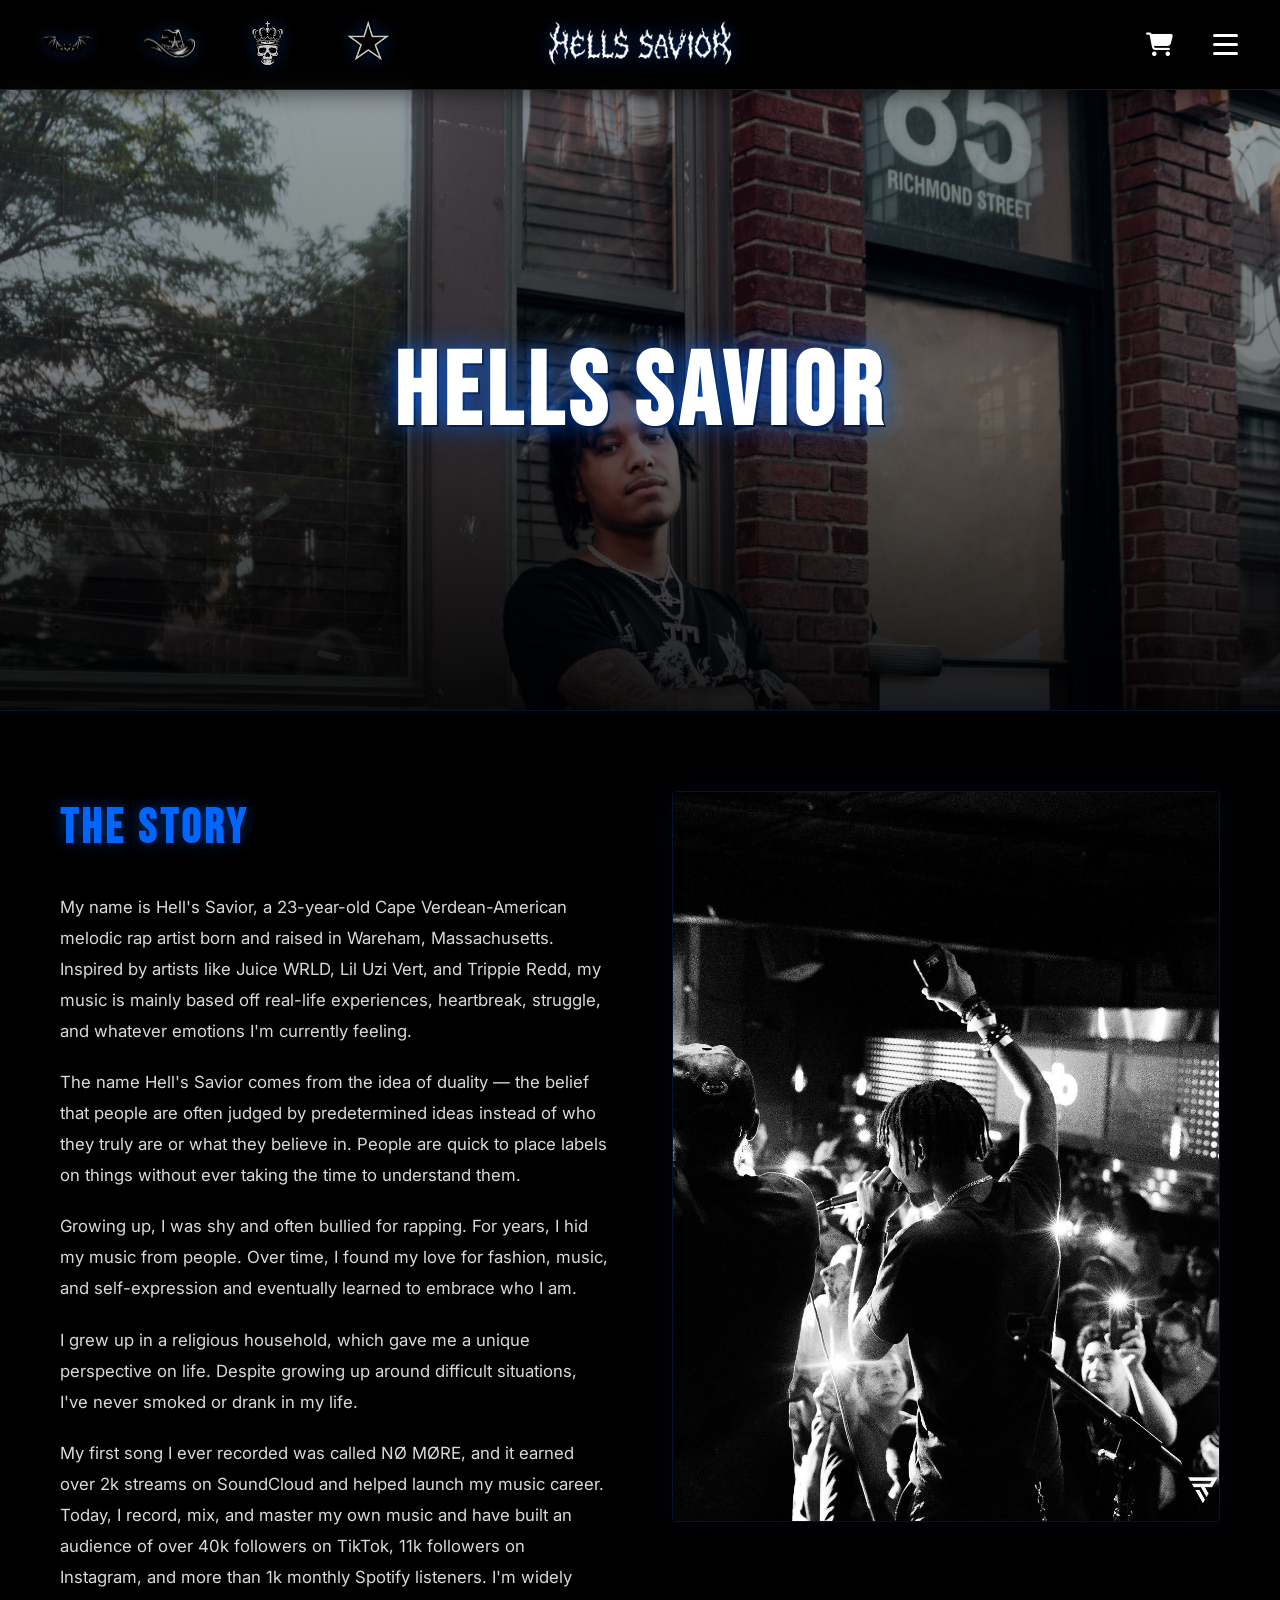
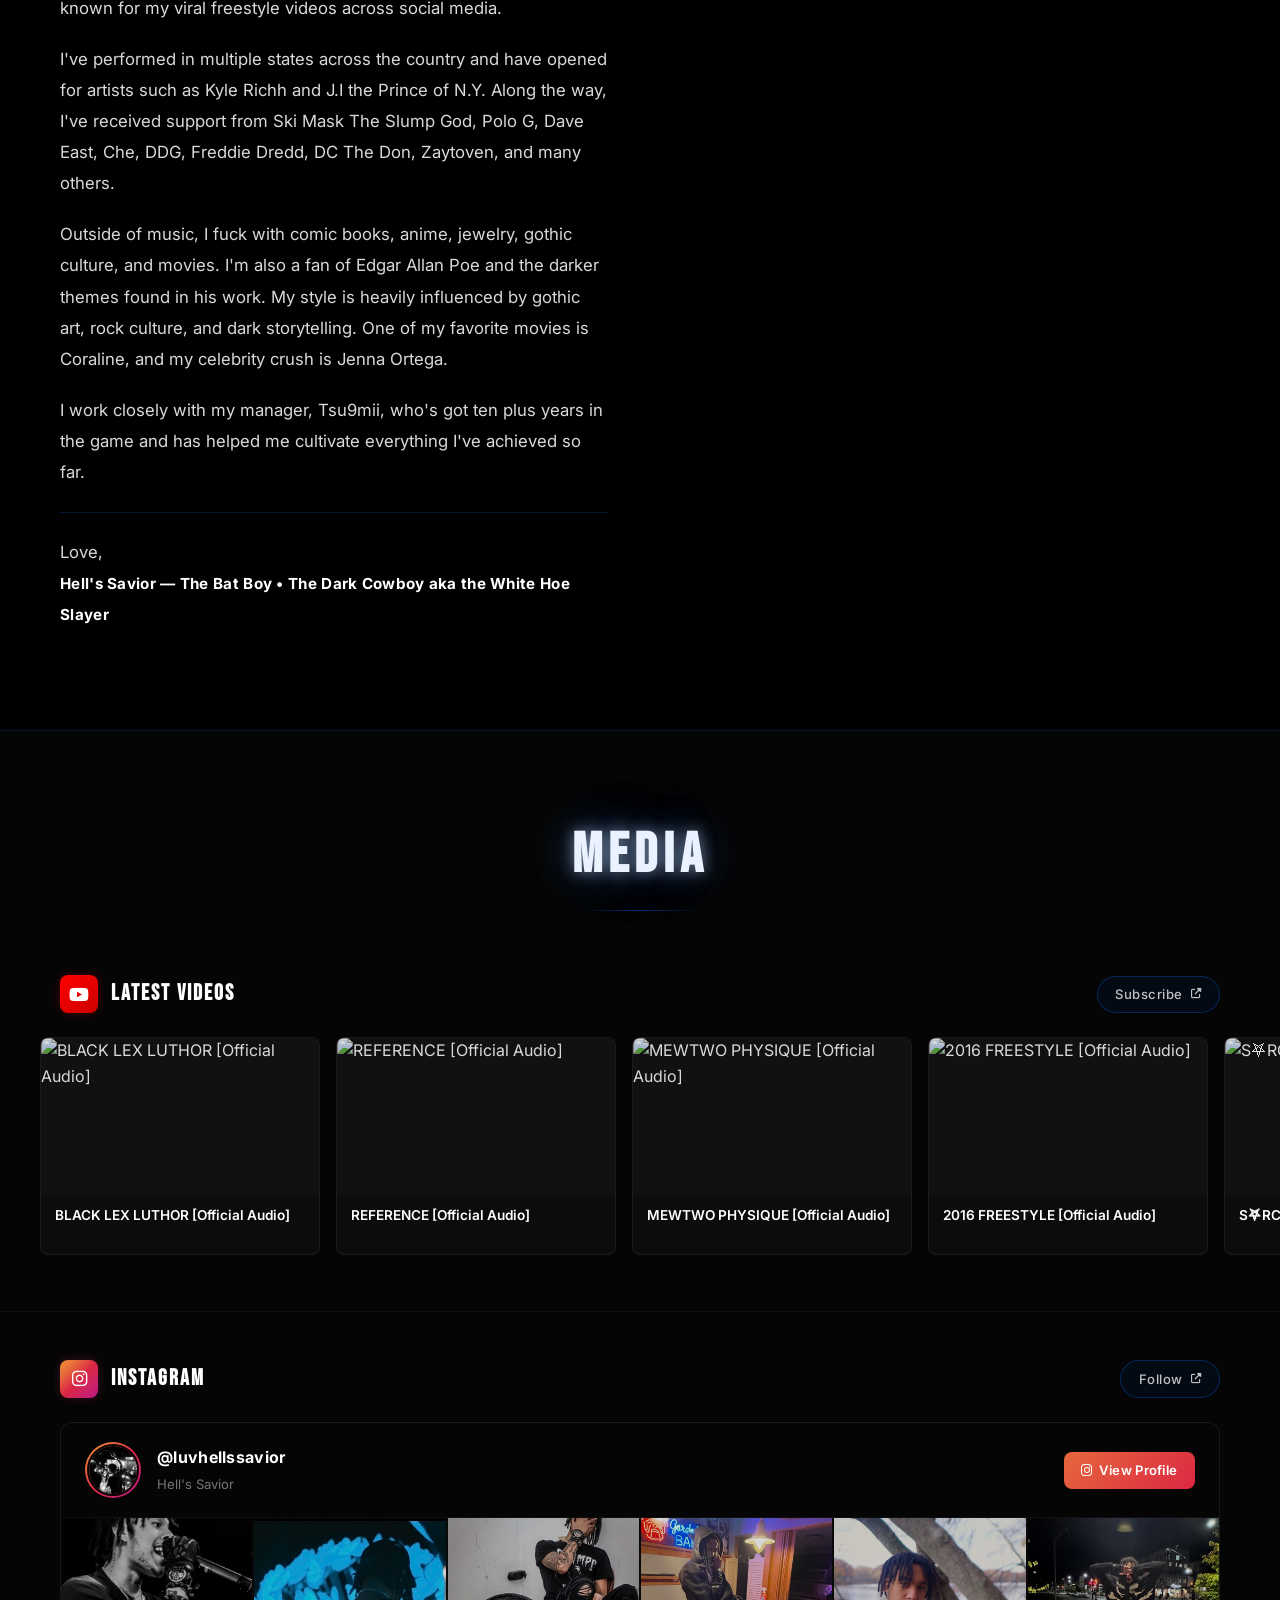
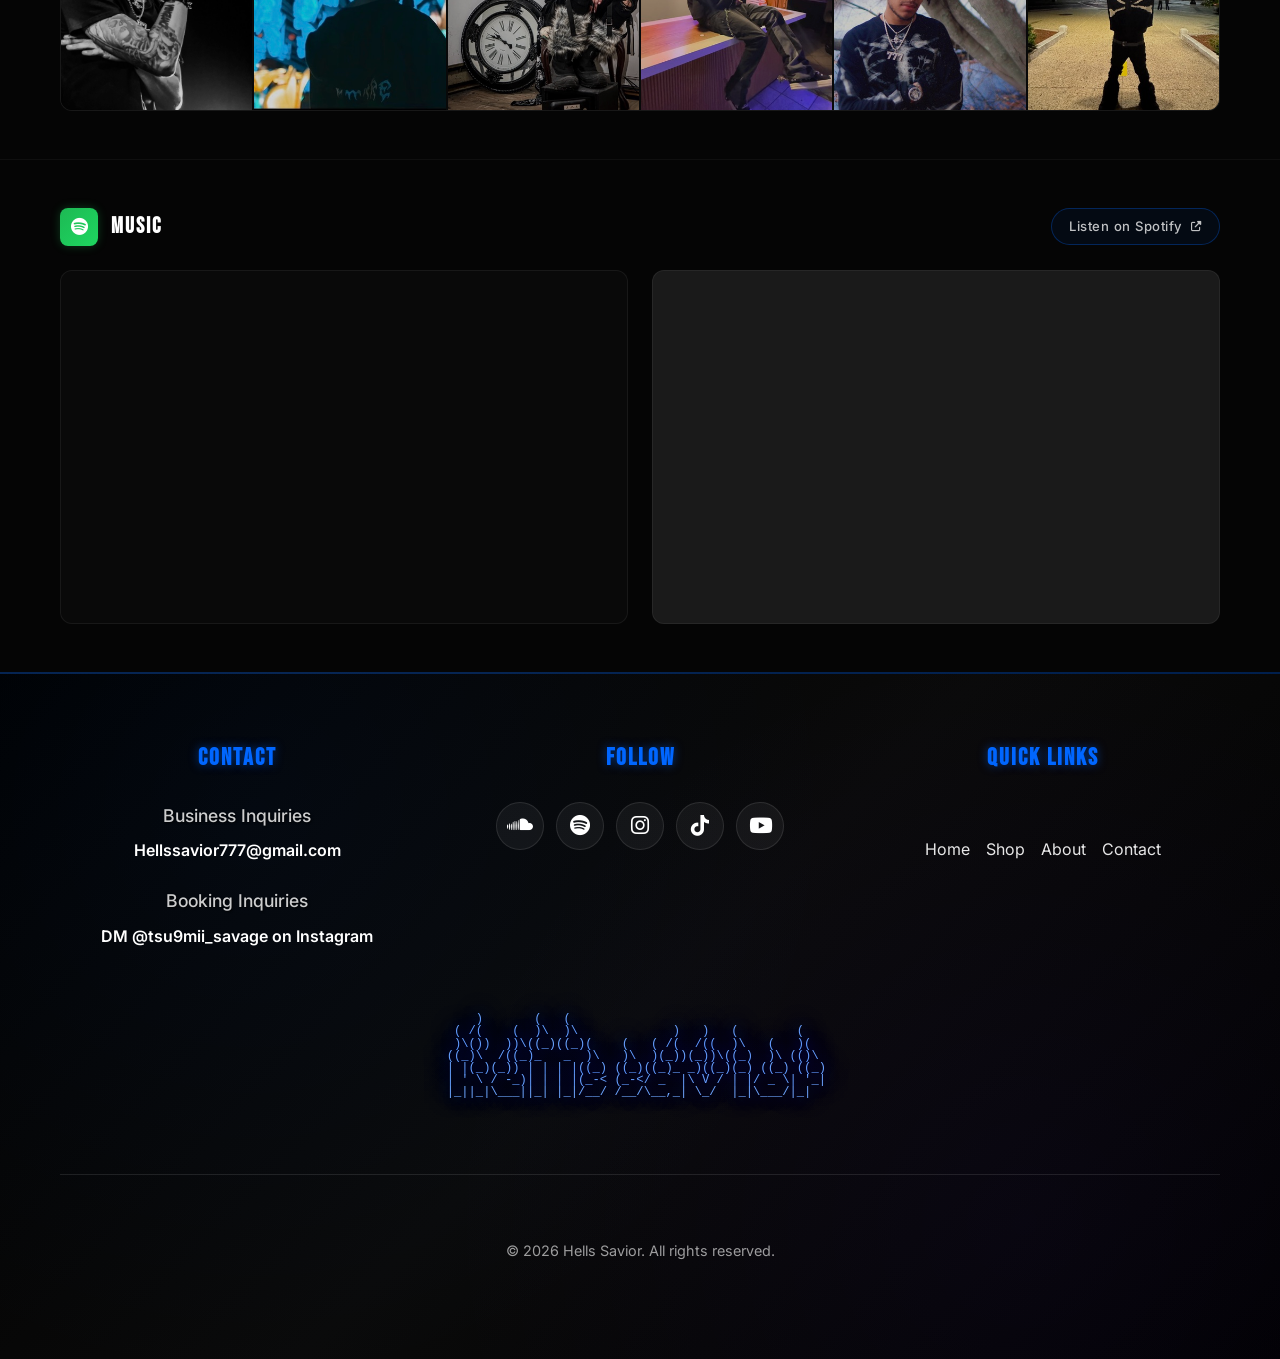
==== commit 0126fafe: "Force SoundCloud dark mode with CSS invert filter" ====
--- a/about.html
+++ b/about.html
@@ -219,12 +219,12 @@
                             </div>
                         </div>
                         <div class="ig-card-preview">
-                            <img src="assets/images/about/about-1.jpeg" alt="" loading="lazy">
-                            <img src="assets/images/about/about-2.jpeg" alt="" loading="lazy">
-                            <img src="assets/images/about/about-3.jpeg" alt="" loading="lazy">
-                            <img src="assets/images/about/about-4.jpeg" alt="" loading="lazy">
-                            <img src="assets/images/about/about-5.jpeg" alt="" loading="lazy">
-                            <img src="assets/images/about/about-6.jpeg" alt="" loading="lazy">
+                            <div class="ig-preview-img"><img src="assets/images/about/about-1.jpeg" alt="" loading="lazy"></div>
+                            <div class="ig-preview-img"><img src="assets/images/about/about-2.jpeg" alt="" loading="lazy"></div>
+                            <div class="ig-preview-img"><img src="assets/images/about/about-3.jpeg" alt="" loading="lazy"></div>
+                            <div class="ig-preview-img"><img src="assets/images/about/about-4.jpeg" alt="" loading="lazy"></div>
+                            <div class="ig-preview-img"><img src="assets/images/about/about-5.jpeg" alt="" loading="lazy"></div>
+                            <div class="ig-preview-img"><img src="assets/images/about/about-6.jpeg" alt="" loading="lazy"></div>
                         </div>
                     </a>
                 </div>
@@ -246,8 +246,8 @@
                         <div class="music-embed-card">
                             <iframe style="border-radius:12px" src="https://open.spotify.com/embed/artist/6ymhBvJpIxbmAzskeuLHOm?utm_source=generator&theme=0" width="100%" height="352" frameBorder="0" allowfullscreen="" allow="autoplay; clipboard-write; encrypted-media; fullscreen; picture-in-picture" loading="lazy"></iframe>
                         </div>
-                        <div class="music-embed-card">
-                            <iframe width="100%" height="352" scrolling="no" frameborder="no" allow="autoplay" src="https://w.soundcloud.com/player/?url=https%3A//soundcloud.com/hellssavior&color=%230066ff&auto_play=false&hide_related=false&show_comments=false&show_user=true&show_reposts=false&show_teaser=true&visual=true" loading="lazy"></iframe>
+                        <div class="music-embed-card soundcloud-dark-wrap">
+                            <iframe width="100%" height="352" scrolling="no" frameborder="no" allow="autoplay" src="https://w.soundcloud.com/player/?url=https%3A//soundcloud.com/hellssavior&color=%230066ff&auto_play=false&hide_related=false&show_comments=false&show_user=true&show_reposts=false&show_teaser=true&visual=true&buying=false&download=false&sharing=false" loading="lazy"></iframe>
                         </div>
                     </div>
                 </div>
@@ -385,7 +385,7 @@
                 card.className = 'yt-video-card';
                 card.href = 'https://www.youtube.com/watch?v=' + id;
                 card.target = '_blank';
-                card.rel = 'noopener';
+                card.rel = 'noopener noreferrer';
                 card.innerHTML =
                     '<div class="yt-thumb-wrap">' +
                         '<img src="https://i.ytimg.com/vi/' + id + '/hqdefault.jpg" alt="' + escapeHtml(title) + '" loading="lazy">' +
--- a/src/css/about.css
+++ b/src/css/about.css
@@ -510,15 +510,25 @@
     gap: 2px;
 }
 
-.ig-card-preview img {
-    width: 100%;
-    aspect-ratio: 1;
+.ig-preview-img {
+    position: relative;
+    width: 100%;
+    padding-top: 100%; /* Force square aspect ratio */
+    overflow: hidden;
+}
+
+.ig-preview-img img {
+    position: absolute;
+    top: 0;
+    left: 0;
+    width: 100%;
+    height: 100%;
     object-fit: cover;
     filter: brightness(0.85);
     transition: filter 0.3s ease;
 }
 
-.ig-profile-card-link:hover .ig-card-preview img {
+.ig-profile-card-link:hover .ig-preview-img img {
     filter: brightness(1);
 }
 
@@ -550,6 +560,16 @@
     border: none;
 }
 
+/* SoundCloud dark mode override — invert the white parts */
+.soundcloud-dark-wrap {
+    position: relative;
+    background: #1a1a1a;
+}
+
+.soundcloud-dark-wrap iframe {
+    filter: invert(1) hue-rotate(180deg);
+}
+
 /* =============================================
    RESPONSIVE
    ============================================= */
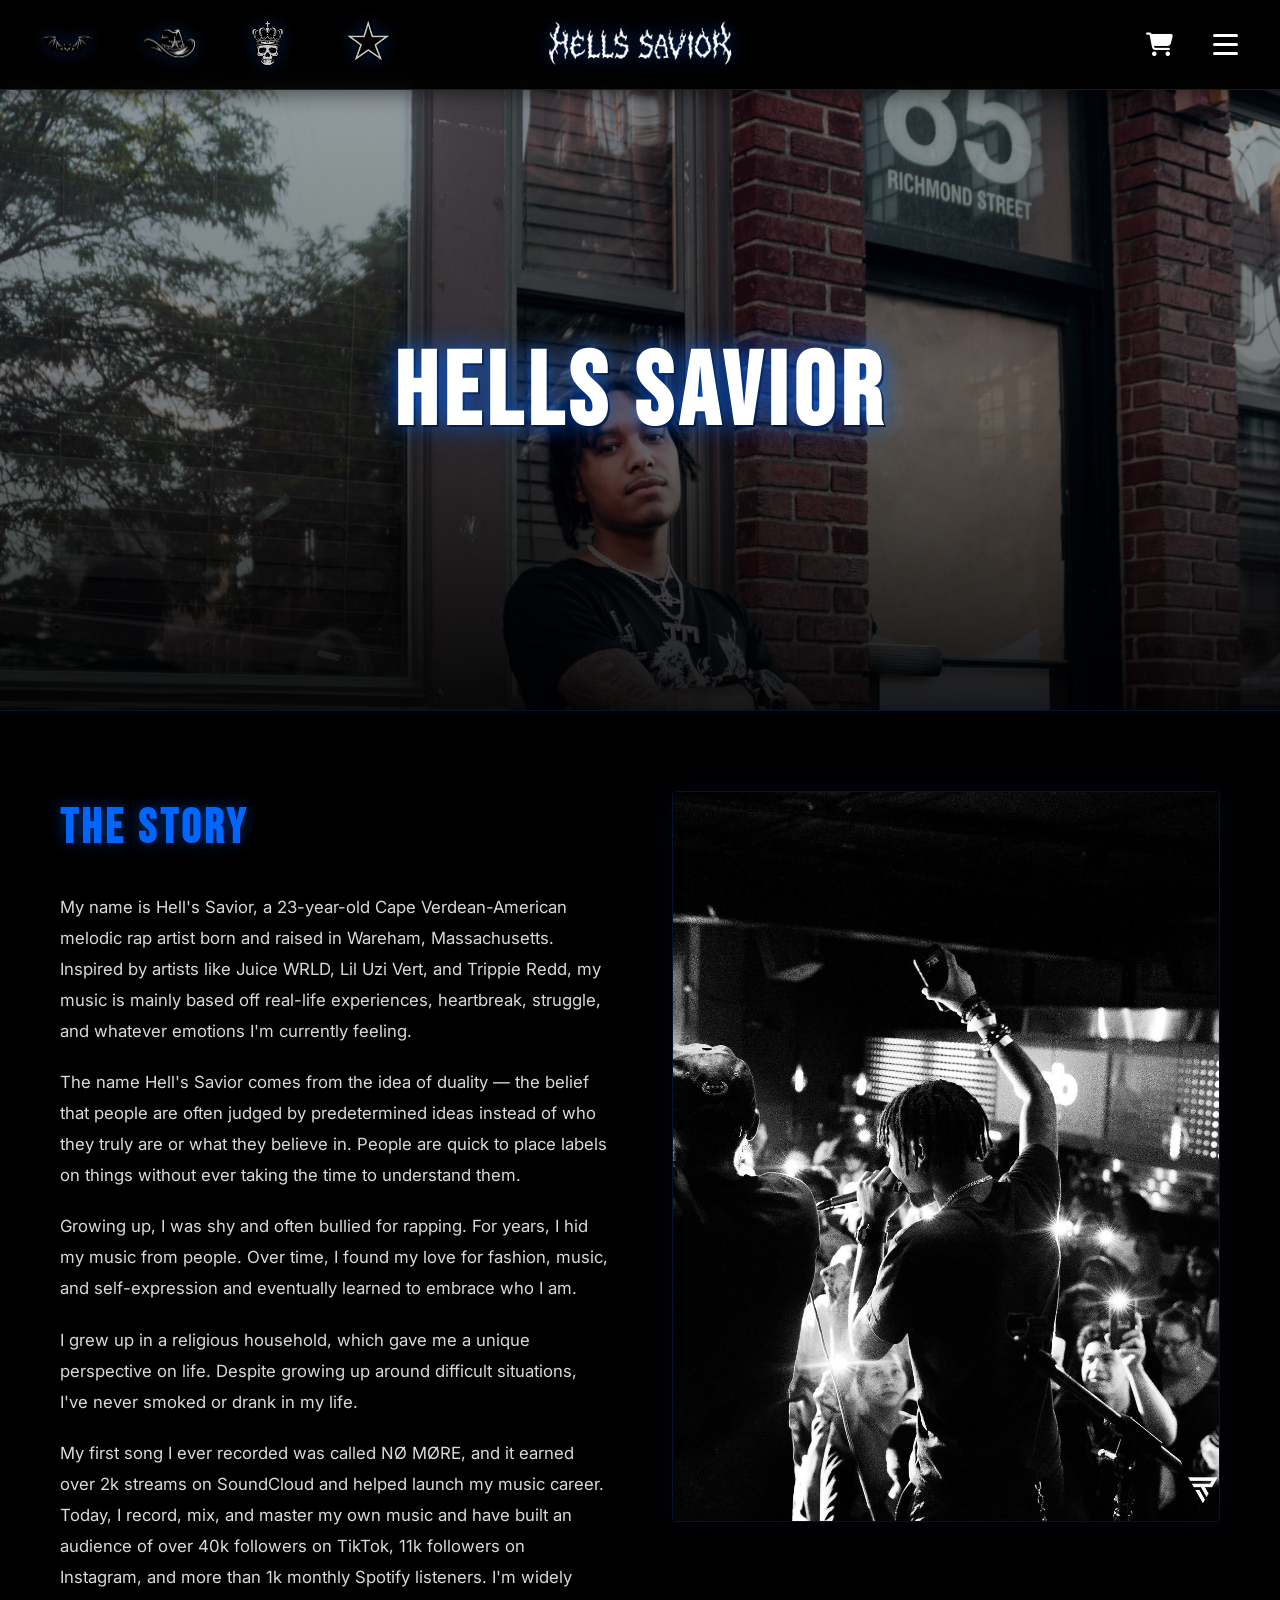
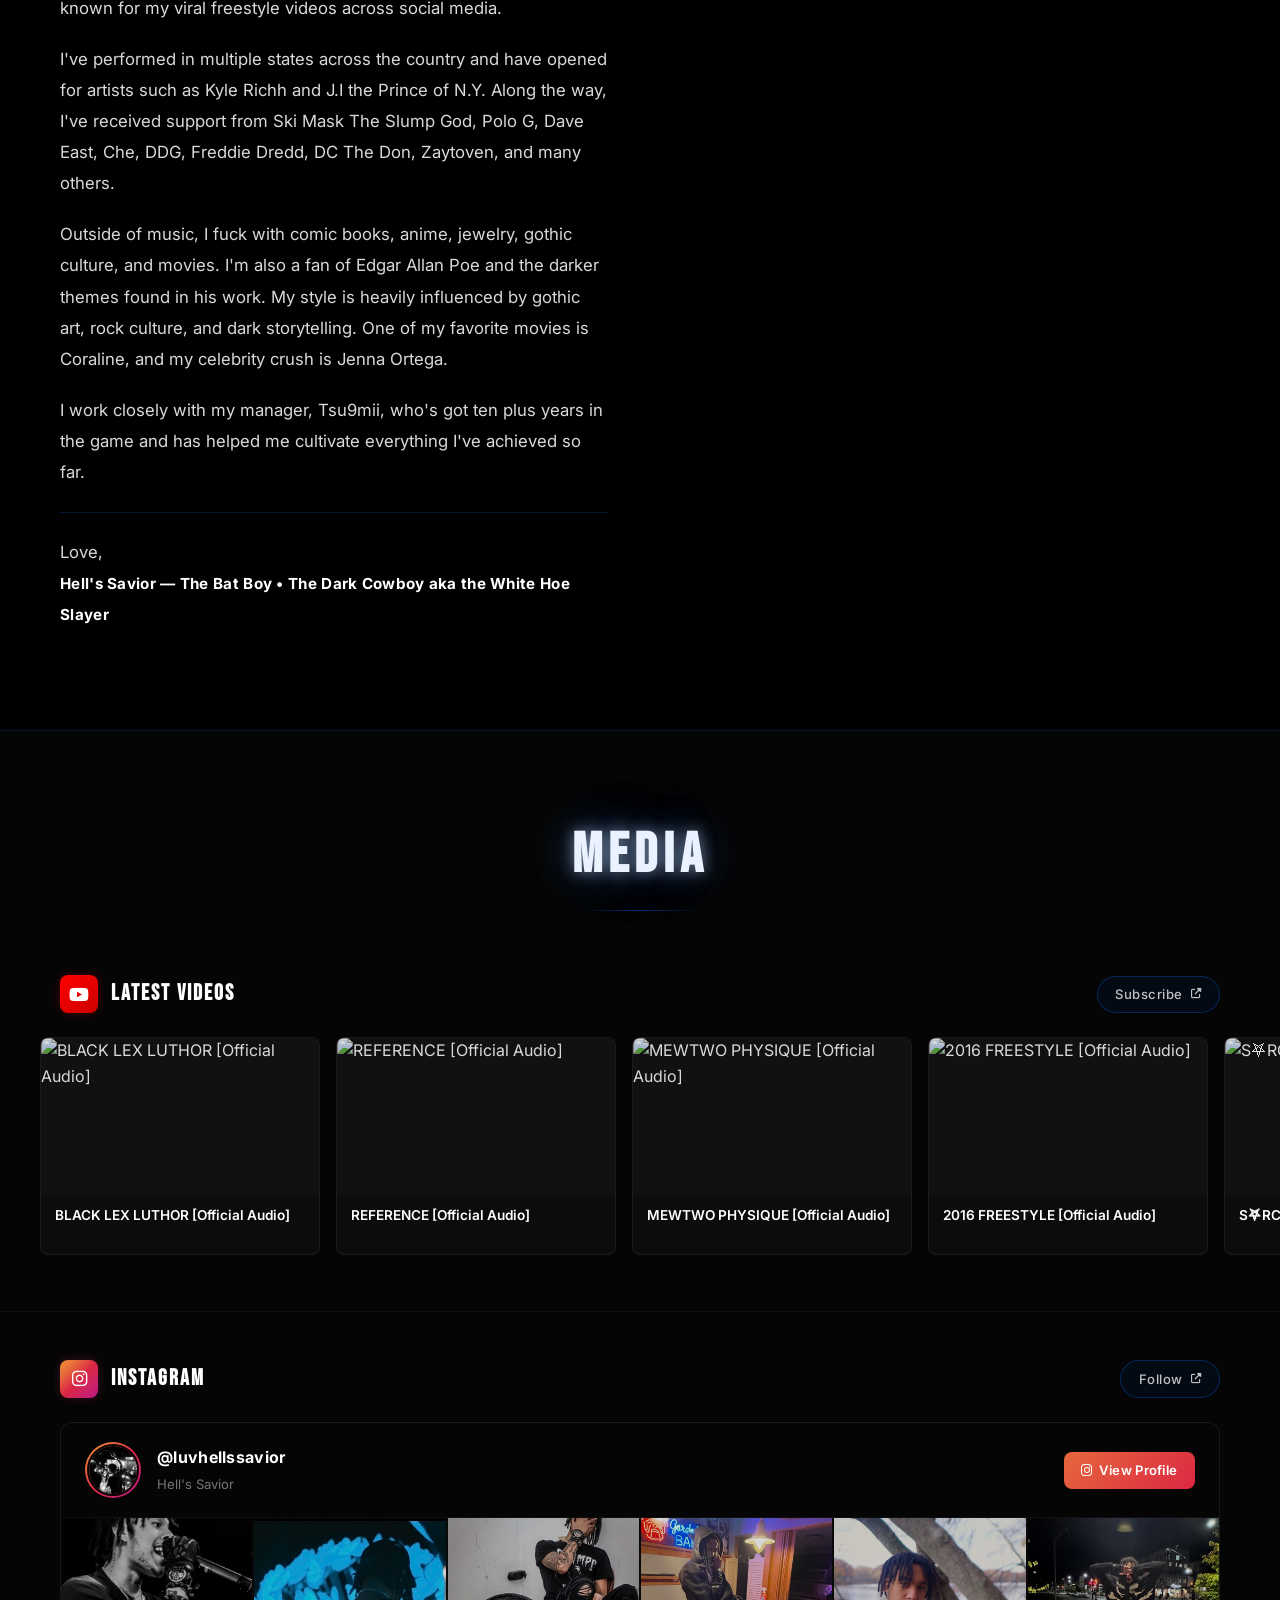
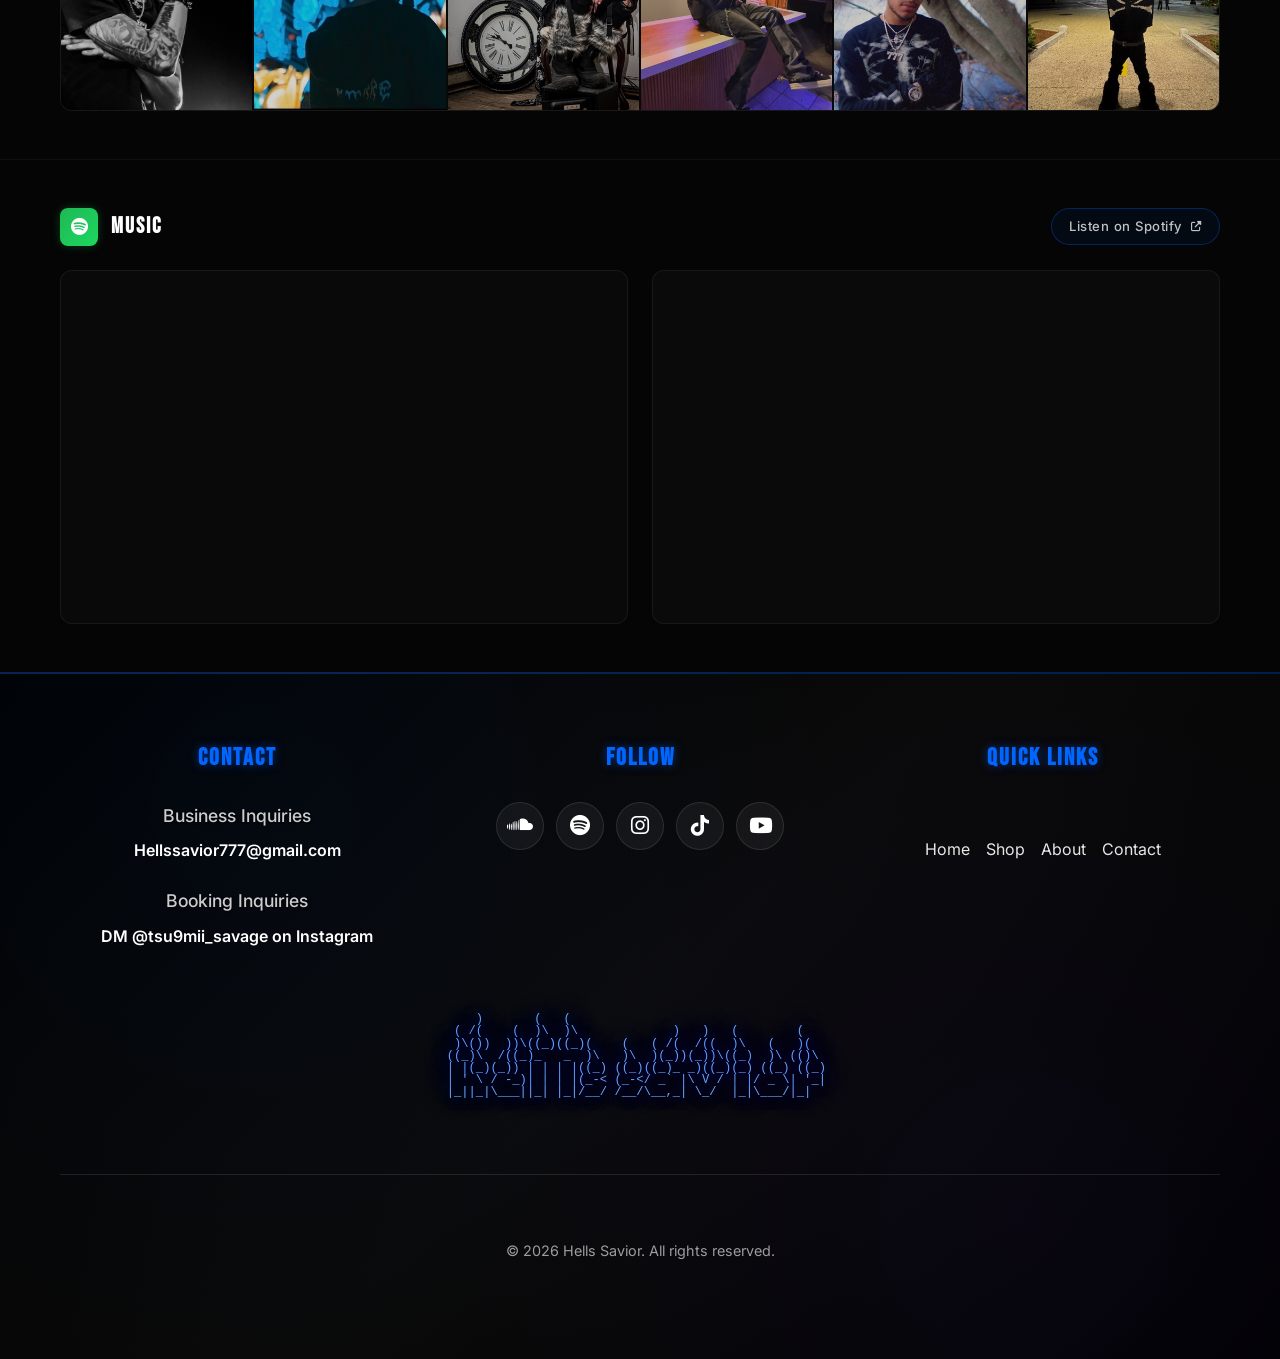
==== commit feabbb42: "Use B&W performance photo for mobile hero banner" ====
--- a/about.html
+++ b/about.html
@@ -109,7 +109,8 @@
         <!-- About Hero -->
         <section class="about-hero">
             <div class="about-hero-bg">
-                <img src="assets/images/about/about-10.jpeg" alt="Hells Savior" class="about-hero-img">
+                <img src="assets/images/about/about-10.jpeg" alt="Hells Savior" class="about-hero-img about-hero-desktop">
+                <img src="assets/images/about/about-7.jpeg" alt="Hells Savior" class="about-hero-img about-hero-mobile">
                 <div class="about-hero-overlay"></div>
             </div>
             <div class="about-hero-content">
--- a/src/css/about.css
+++ b/src/css/about.css
@@ -25,6 +25,15 @@
     object-fit: cover;
     object-position: center top;
     filter: grayscale(20%) brightness(0.7);
+}
+
+/* Desktop shows about-10, mobile shows about-7 (B&W performance photo) */
+.about-hero-mobile {
+    display: none;
+}
+
+.about-hero-desktop {
+    display: block;
 }
 
 .about-hero-overlay {
@@ -560,14 +569,17 @@
     border: none;
 }
 
-/* SoundCloud dark mode override — invert the white parts */
+/* SoundCloud dark mode override — dim the light background areas */
 .soundcloud-dark-wrap {
     position: relative;
-    background: #1a1a1a;
+    background: #0a0a0a;
+    border-radius: 12px;
+    overflow: hidden;
 }
 
 .soundcloud-dark-wrap iframe {
-    filter: invert(1) hue-rotate(180deg);
+    filter: brightness(0.75) saturate(1.2);
+    mix-blend-mode: screen;
 }
 
 /* =============================================
@@ -598,6 +610,14 @@
 }
 
 @media (max-width: 600px) {
+    /* Swap hero image on mobile */
+    .about-hero-desktop {
+        display: none;
+    }
+    .about-hero-mobile {
+        display: block;
+    }
+
     .about-hero {
         height: 55vh;
         margin-top: 60px;
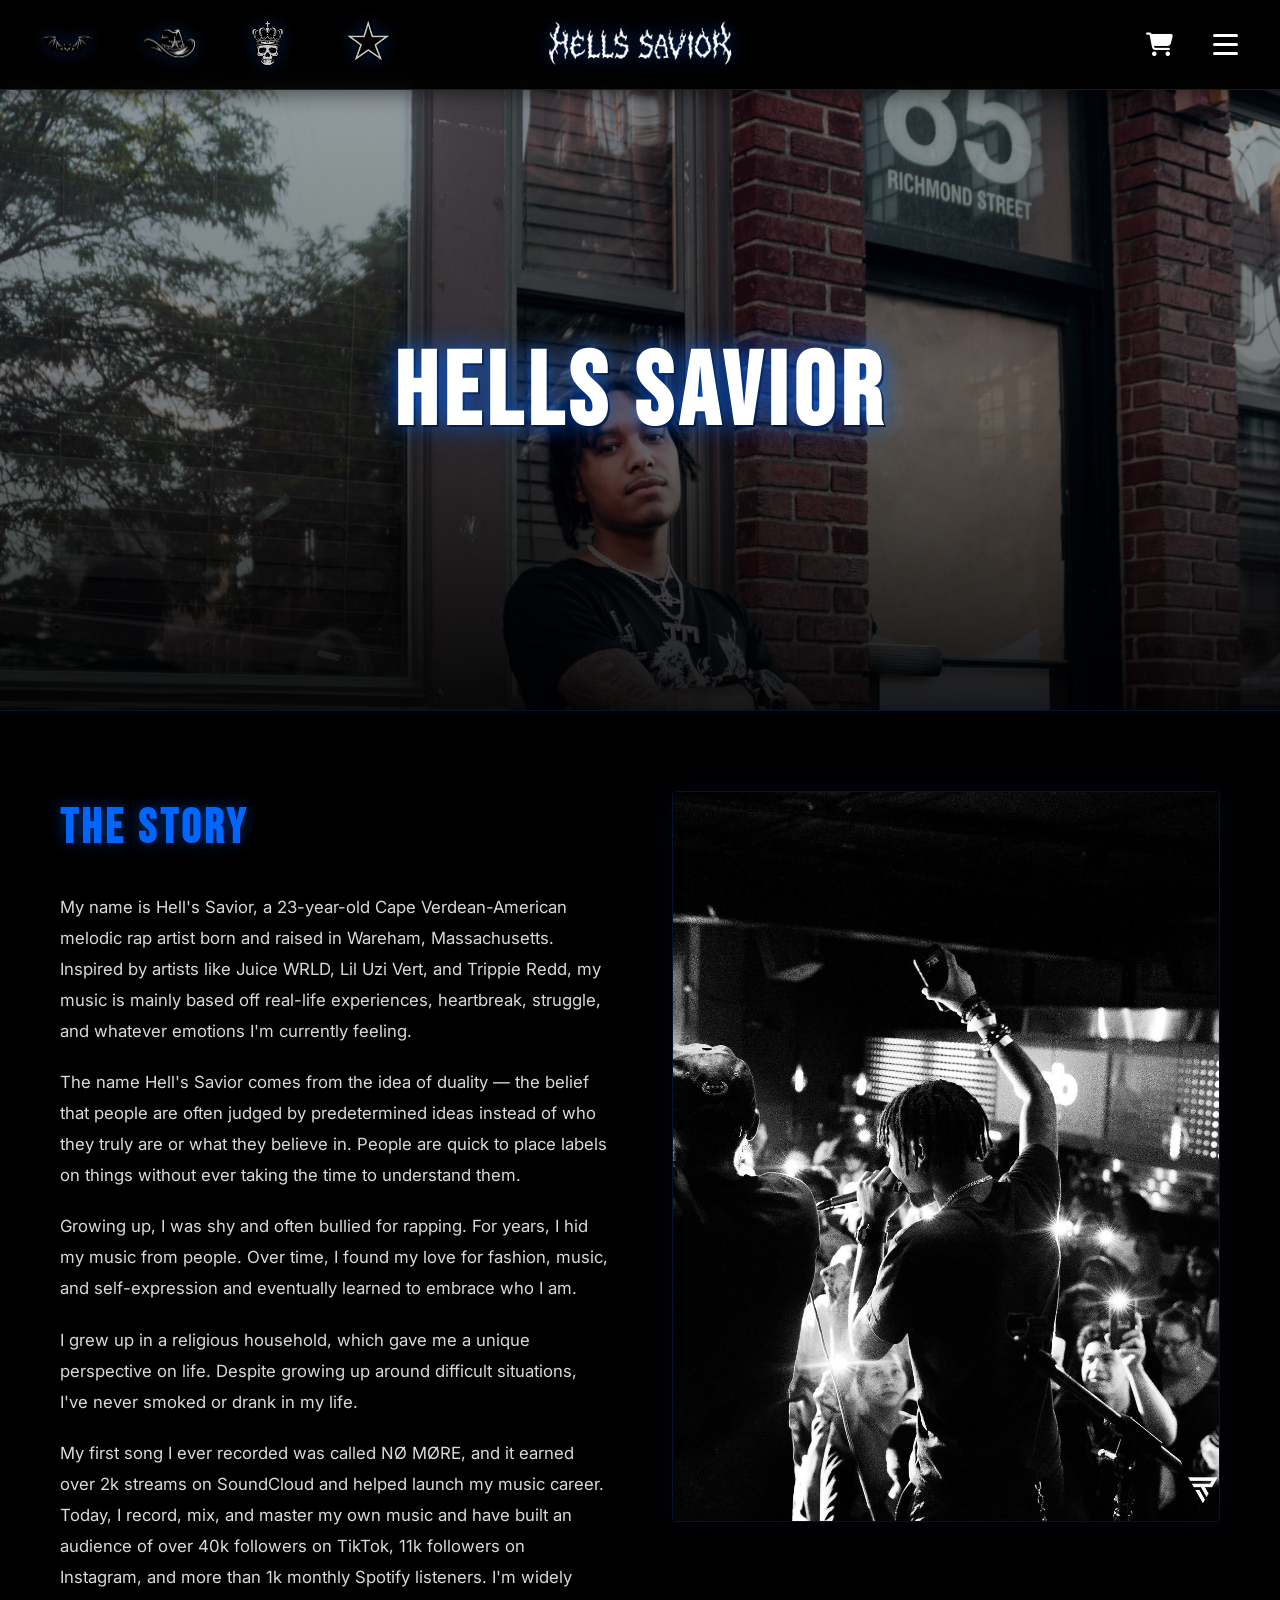
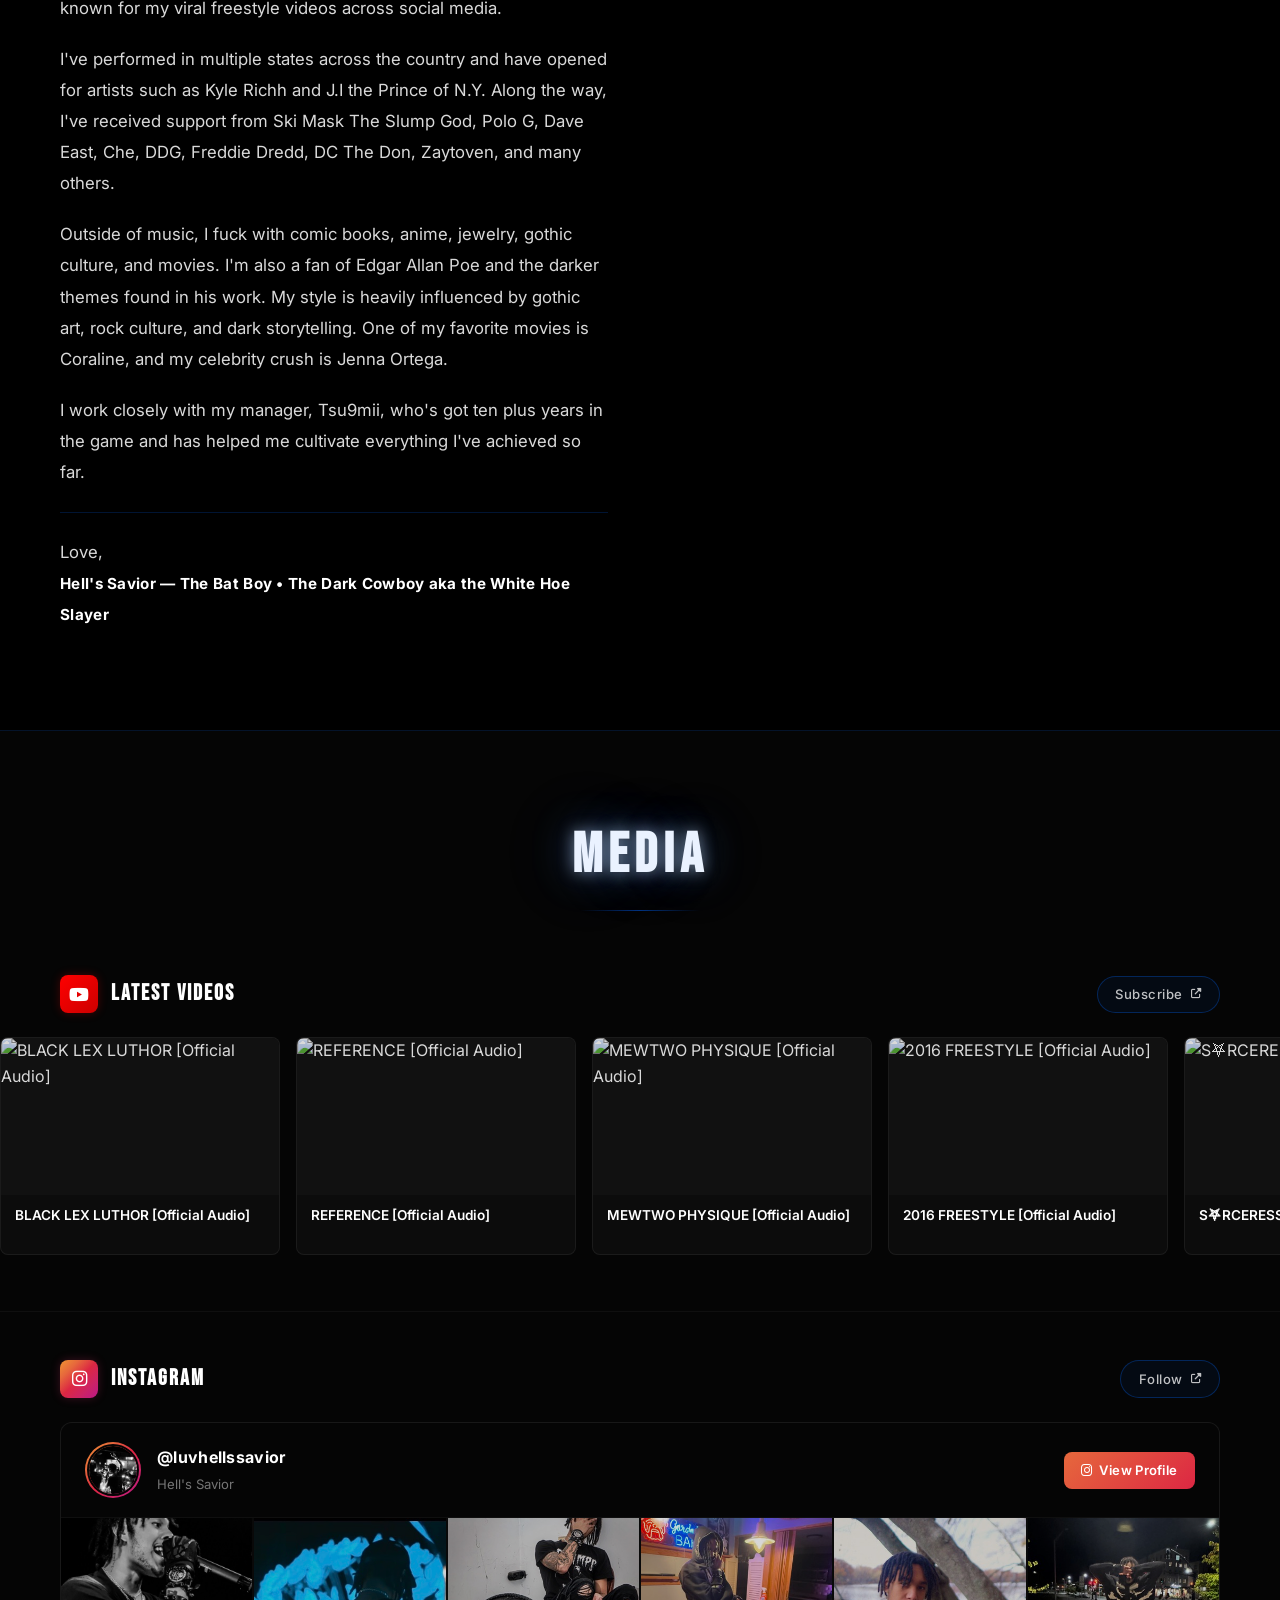
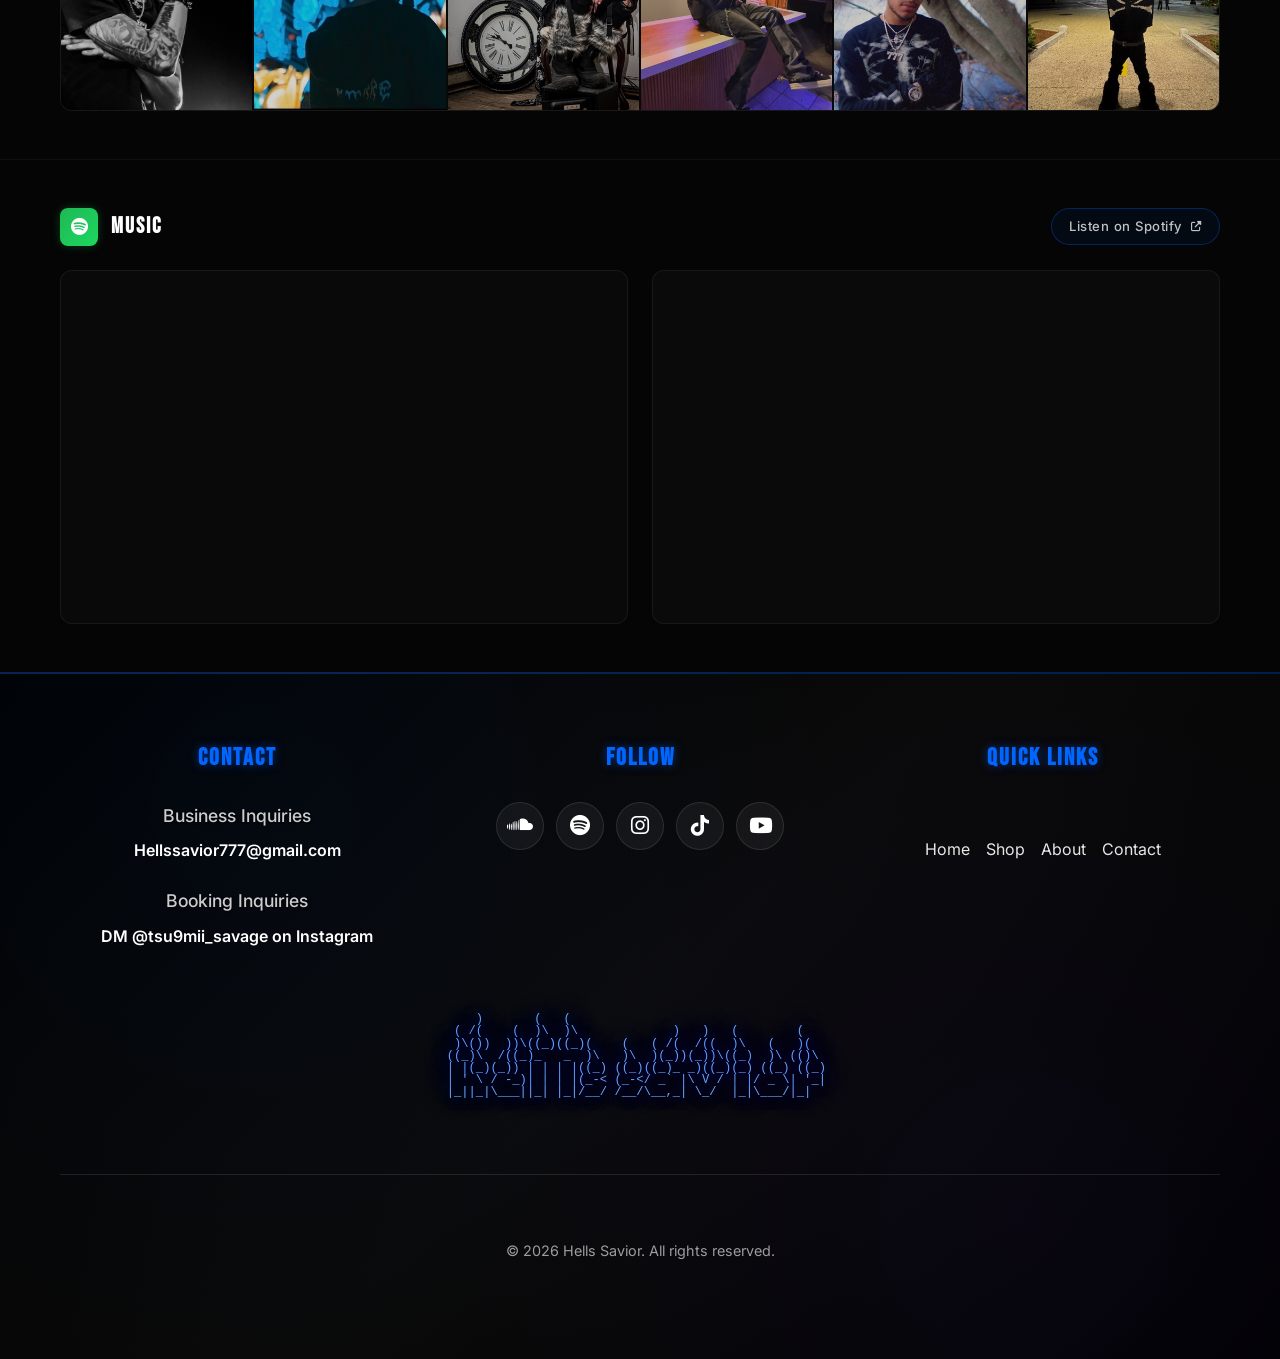
==== commit b3267954: "Add Instagram photo lightbox - click to enlarge with prev/next navigation" ====
--- a/about.html
+++ b/about.html
@@ -204,30 +204,42 @@
                             Follow <i class="fas fa-external-link-alt"></i>
                         </a>
                     </div>
-                    <a href="https://www.instagram.com/luvhellssavior/" target="_blank" rel="noopener" class="ig-profile-card-link">
-                        <div class="ig-profile-card-dark">
-                            <div class="ig-card-left">
-                                <div class="ig-avatar-ring">
-                                    <img src="assets/images/about/about-7.jpeg" alt="Hells Savior" class="ig-avatar">
+                    <div class="ig-profile-card-wrapper">
+                        <a href="https://www.instagram.com/luvhellssavior/" target="_blank" rel="noopener" class="ig-profile-card-link-header">
+                            <div class="ig-profile-card-dark">
+                                <div class="ig-card-left">
+                                    <div class="ig-avatar-ring">
+                                        <img src="assets/images/about/about-7.jpeg" alt="Hells Savior" class="ig-avatar">
+                                    </div>
+                                    <div class="ig-card-info">
+                                        <span class="ig-card-handle">@luvhellssavior</span>
+                                        <span class="ig-card-name">Hell's Savior</span>
+                                    </div>
                                 </div>
-                                <div class="ig-card-info">
-                                    <span class="ig-card-handle">@luvhellssavior</span>
-                                    <span class="ig-card-name">Hell's Savior</span>
+                                <div class="ig-card-right">
+                                    <span class="ig-card-btn"><i class="fab fa-instagram"></i> View Profile</span>
                                 </div>
                             </div>
-                            <div class="ig-card-right">
-                                <span class="ig-card-btn"><i class="fab fa-instagram"></i> View Profile</span>
-                            </div>
-                        </div>
+                        </a>
                         <div class="ig-card-preview">
-                            <div class="ig-preview-img"><img src="assets/images/about/about-1.jpeg" alt="" loading="lazy"></div>
-                            <div class="ig-preview-img"><img src="assets/images/about/about-2.jpeg" alt="" loading="lazy"></div>
-                            <div class="ig-preview-img"><img src="assets/images/about/about-3.jpeg" alt="" loading="lazy"></div>
-                            <div class="ig-preview-img"><img src="assets/images/about/about-4.jpeg" alt="" loading="lazy"></div>
-                            <div class="ig-preview-img"><img src="assets/images/about/about-5.jpeg" alt="" loading="lazy"></div>
-                            <div class="ig-preview-img"><img src="assets/images/about/about-6.jpeg" alt="" loading="lazy"></div>
-                        </div>
-                    </a>
+                            <div class="ig-preview-img" data-lightbox="assets/images/about/about-1.jpeg"><img src="assets/images/about/about-1.jpeg" alt="" loading="lazy"></div>
+                            <div class="ig-preview-img" data-lightbox="assets/images/about/about-2.jpeg"><img src="assets/images/about/about-2.jpeg" alt="" loading="lazy"></div>
+                            <div class="ig-preview-img" data-lightbox="assets/images/about/about-3.jpeg"><img src="assets/images/about/about-3.jpeg" alt="" loading="lazy"></div>
+                            <div class="ig-preview-img" data-lightbox="assets/images/about/about-4.jpeg"><img src="assets/images/about/about-4.jpeg" alt="" loading="lazy"></div>
+                            <div class="ig-preview-img" data-lightbox="assets/images/about/about-5.jpeg"><img src="assets/images/about/about-5.jpeg" alt="" loading="lazy"></div>
+                            <div class="ig-preview-img" data-lightbox="assets/images/about/about-6.jpeg"><img src="assets/images/about/about-6.jpeg" alt="" loading="lazy"></div>
+                        </div>
+                    </div>
+
+                    <!-- Lightbox Modal -->
+                    <div class="ig-lightbox" id="ig-lightbox">
+                        <button class="ig-lightbox-close" id="ig-lightbox-close"><i class="fas fa-times"></i></button>
+                        <button class="ig-lightbox-prev" id="ig-lightbox-prev"><i class="fas fa-chevron-left"></i></button>
+                        <button class="ig-lightbox-next" id="ig-lightbox-next"><i class="fas fa-chevron-right"></i></button>
+                        <div class="ig-lightbox-img-wrap">
+                            <img src="" alt="" id="ig-lightbox-img">
+                        </div>
+                    </div>
                 </div>
             </div>
 
@@ -442,6 +454,68 @@
             }
 
             tryUpdateFromRSS(0);
+
+            // =============================================
+            // Instagram Lightbox
+            // =============================================
+            var lightbox = document.getElementById('ig-lightbox');
+            var lightboxImg = document.getElementById('ig-lightbox-img');
+            var lightboxClose = document.getElementById('ig-lightbox-close');
+            var lightboxPrev = document.getElementById('ig-lightbox-prev');
+            var lightboxNext = document.getElementById('ig-lightbox-next');
+            var igImages = document.querySelectorAll('.ig-preview-img[data-lightbox]');
+            var currentLightboxIndex = 0;
+            var lightboxSources = [];
+
+            igImages.forEach(function(img, i) {
+                lightboxSources.push(img.getAttribute('data-lightbox'));
+                img.addEventListener('click', function(e) {
+                    e.preventDefault();
+                    e.stopPropagation();
+                    currentLightboxIndex = i;
+                    openLightbox(lightboxSources[i]);
+                });
+            });
+
+            function openLightbox(src) {
+                lightboxImg.src = src;
+                lightbox.classList.add('active');
+                document.body.style.overflow = 'hidden';
+            }
+
+            function closeLightbox() {
+                lightbox.classList.remove('active');
+                document.body.style.overflow = '';
+            }
+
+            function showPrev() {
+                currentLightboxIndex = (currentLightboxIndex - 1 + lightboxSources.length) % lightboxSources.length;
+                lightboxImg.src = lightboxSources[currentLightboxIndex];
+            }
+
+            function showNext() {
+                currentLightboxIndex = (currentLightboxIndex + 1) % lightboxSources.length;
+                lightboxImg.src = lightboxSources[currentLightboxIndex];
+            }
+
+            lightboxClose.addEventListener('click', closeLightbox);
+            lightboxPrev.addEventListener('click', showPrev);
+            lightboxNext.addEventListener('click', showNext);
+
+            // Close on backdrop click
+            lightbox.addEventListener('click', function(e) {
+                if (e.target === lightbox || e.target === document.querySelector('.ig-lightbox-img-wrap')) {
+                    closeLightbox();
+                }
+            });
+
+            // Keyboard nav
+            document.addEventListener('keydown', function(e) {
+                if (!lightbox.classList.contains('active')) return;
+                if (e.key === 'Escape') closeLightbox();
+                if (e.key === 'ArrowLeft') showPrev();
+                if (e.key === 'ArrowRight') showNext();
+            });
         });
     </script>
 </body>
--- a/src/css/about.css
+++ b/src/css/about.css
@@ -267,7 +267,7 @@
     -webkit-overflow-scrolling: touch;
     scrollbar-width: thin;
     scrollbar-color: rgba(0, 102, 255, 0.25) transparent;
-    padding: 0 max(20px, calc((100vw - 1200px) / 2));
+    padding: 0;
 }
 
 .media-scroll-wrapper::-webkit-scrollbar {
@@ -537,8 +537,144 @@
     transition: filter 0.3s ease;
 }
 
-.ig-profile-card-link:hover .ig-preview-img img {
+.ig-profile-card-link:hover .ig-preview-img img,
+.ig-profile-card-wrapper:hover .ig-preview-img img {
     filter: brightness(1);
+}
+
+/* Instagram Profile Card Wrapper */
+.ig-profile-card-wrapper {
+    border-radius: 12px;
+    overflow: hidden;
+    border: 1px solid rgba(255, 255, 255, 0.06);
+    background: rgba(255, 255, 255, 0.02);
+    transition: all 0.35s ease;
+}
+
+.ig-profile-card-wrapper:hover {
+    border-color: rgba(225, 48, 108, 0.3);
+    box-shadow: 0 6px 30px rgba(225, 48, 108, 0.1);
+}
+
+.ig-profile-card-link-header {
+    display: block;
+    text-decoration: none;
+    color: #fff;
+}
+
+.ig-preview-img {
+    cursor: pointer;
+}
+
+.ig-preview-img:hover img {
+    filter: brightness(1.1) !important;
+    transform: scale(1.05);
+}
+
+.ig-preview-img img {
+    transition: filter 0.3s ease, transform 0.3s ease;
+}
+
+/* =============================================
+   LIGHTBOX
+   ============================================= */
+.ig-lightbox {
+    position: fixed;
+    inset: 0;
+    z-index: 10000;
+    background: rgba(0, 0, 0, 0.92);
+    backdrop-filter: blur(20px);
+    -webkit-backdrop-filter: blur(20px);
+    display: flex;
+    align-items: center;
+    justify-content: center;
+    opacity: 0;
+    visibility: hidden;
+    transition: opacity 0.3s ease, visibility 0.3s ease;
+}
+
+.ig-lightbox.active {
+    opacity: 1;
+    visibility: visible;
+}
+
+.ig-lightbox-img-wrap {
+    max-width: 90vw;
+    max-height: 85vh;
+    display: flex;
+    align-items: center;
+    justify-content: center;
+}
+
+.ig-lightbox-img-wrap img {
+    max-width: 100%;
+    max-height: 85vh;
+    object-fit: contain;
+    border-radius: 4px;
+    box-shadow: 0 10px 60px rgba(0, 0, 0, 0.6);
+    transform: scale(0.9);
+    transition: transform 0.3s ease;
+}
+
+.ig-lightbox.active .ig-lightbox-img-wrap img {
+    transform: scale(1);
+}
+
+.ig-lightbox-close,
+.ig-lightbox-prev,
+.ig-lightbox-next {
+    position: absolute;
+    background: rgba(255, 255, 255, 0.08);
+    border: 1px solid rgba(255, 255, 255, 0.1);
+    color: #fff;
+    cursor: pointer;
+    transition: all 0.3s ease;
+    z-index: 10001;
+}
+
+.ig-lightbox-close {
+    top: 1.5rem;
+    right: 1.5rem;
+    width: 44px;
+    height: 44px;
+    border-radius: 50%;
+    font-size: 1.2rem;
+    display: flex;
+    align-items: center;
+    justify-content: center;
+}
+
+.ig-lightbox-close:hover {
+    background: rgba(255, 255, 255, 0.15);
+    transform: rotate(90deg);
+}
+
+.ig-lightbox-prev,
+.ig-lightbox-next {
+    top: 50%;
+    transform: translateY(-50%);
+    width: 48px;
+    height: 48px;
+    border-radius: 50%;
+    font-size: 1.1rem;
+    display: flex;
+    align-items: center;
+    justify-content: center;
+}
+
+.ig-lightbox-prev {
+    left: 1.5rem;
+}
+
+.ig-lightbox-next {
+    right: 1.5rem;
+}
+
+.ig-lightbox-prev:hover,
+.ig-lightbox-next:hover {
+    background: rgba(255, 255, 255, 0.15);
+    border-color: rgba(0, 102, 255, 0.4);
+    box-shadow: 0 0 15px rgba(0, 102, 255, 0.2);
 }
 
 /* =============================================
@@ -618,6 +754,11 @@
         display: block;
     }
 
+    /* Hide bio portrait on mobile since same photo is used as hero */
+    .bio-portrait {
+        display: none;
+    }
+
     .about-hero {
         height: 55vh;
         margin-top: 60px;
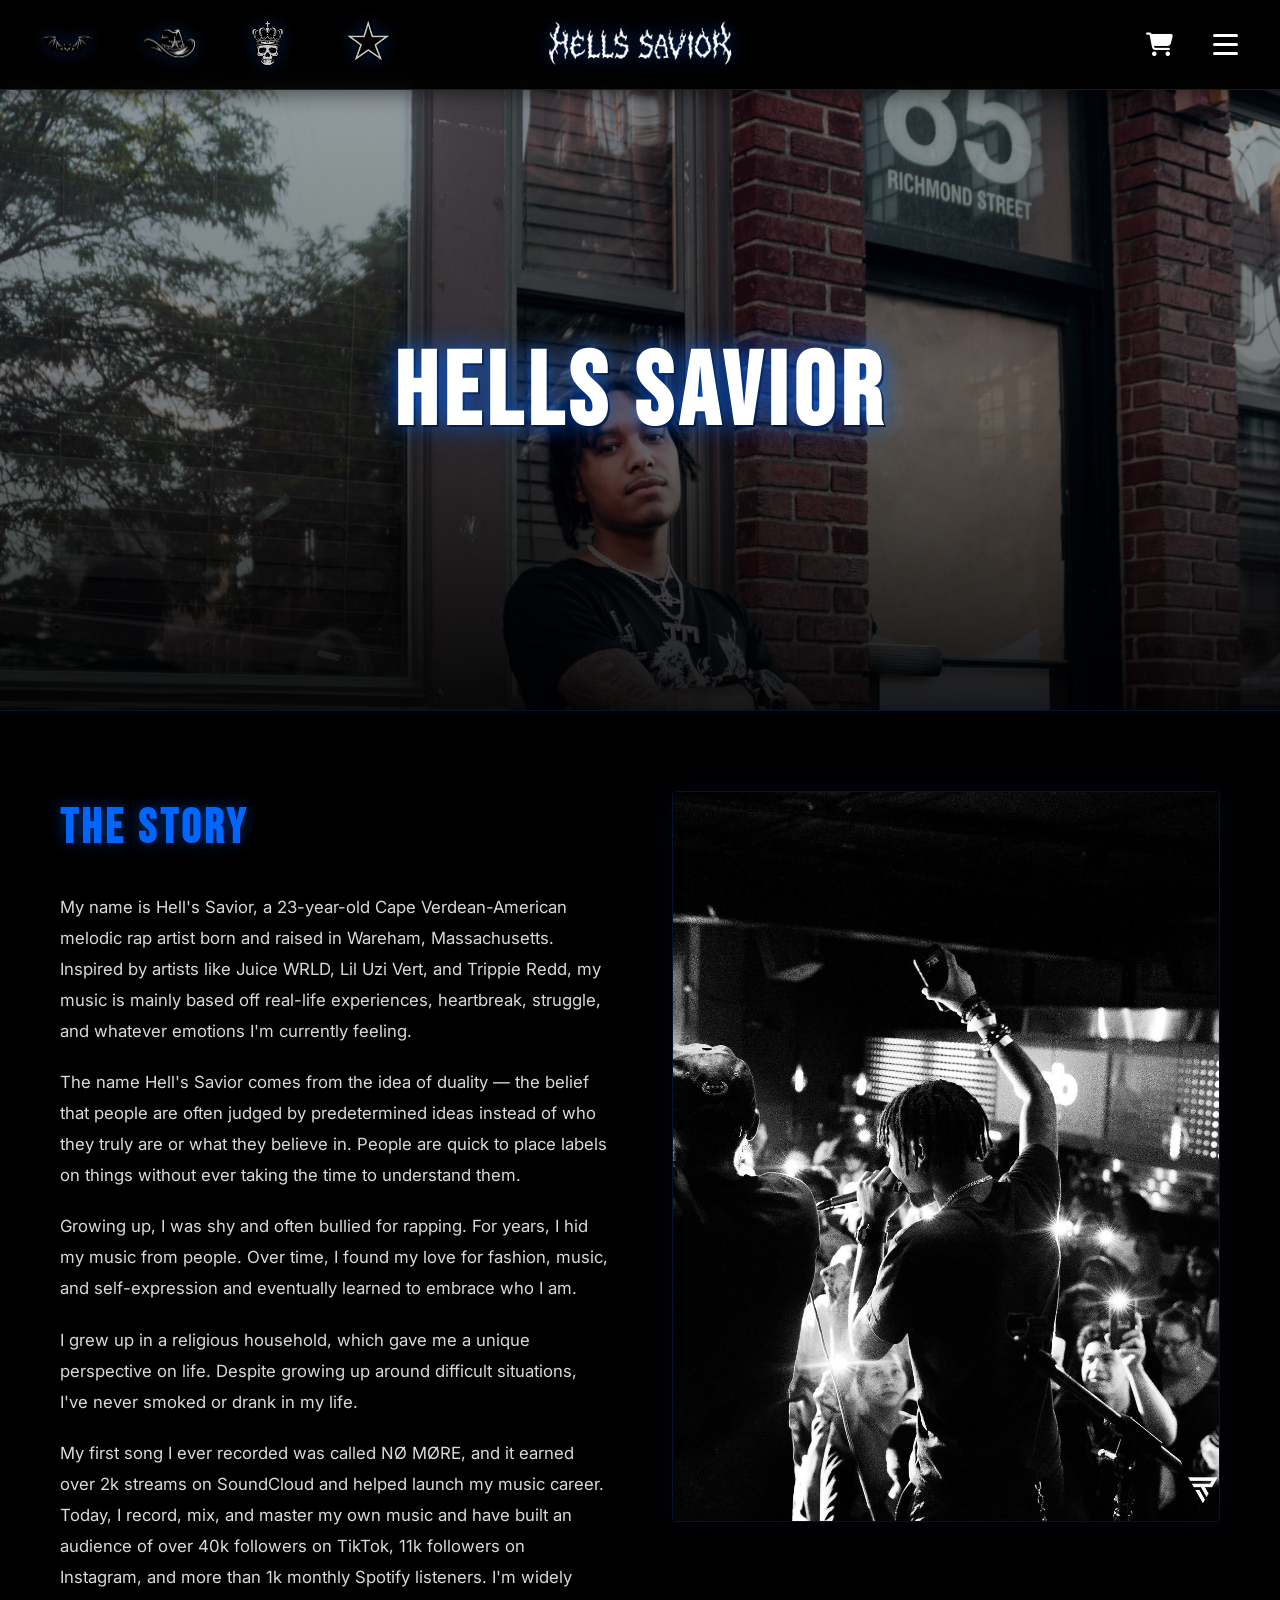
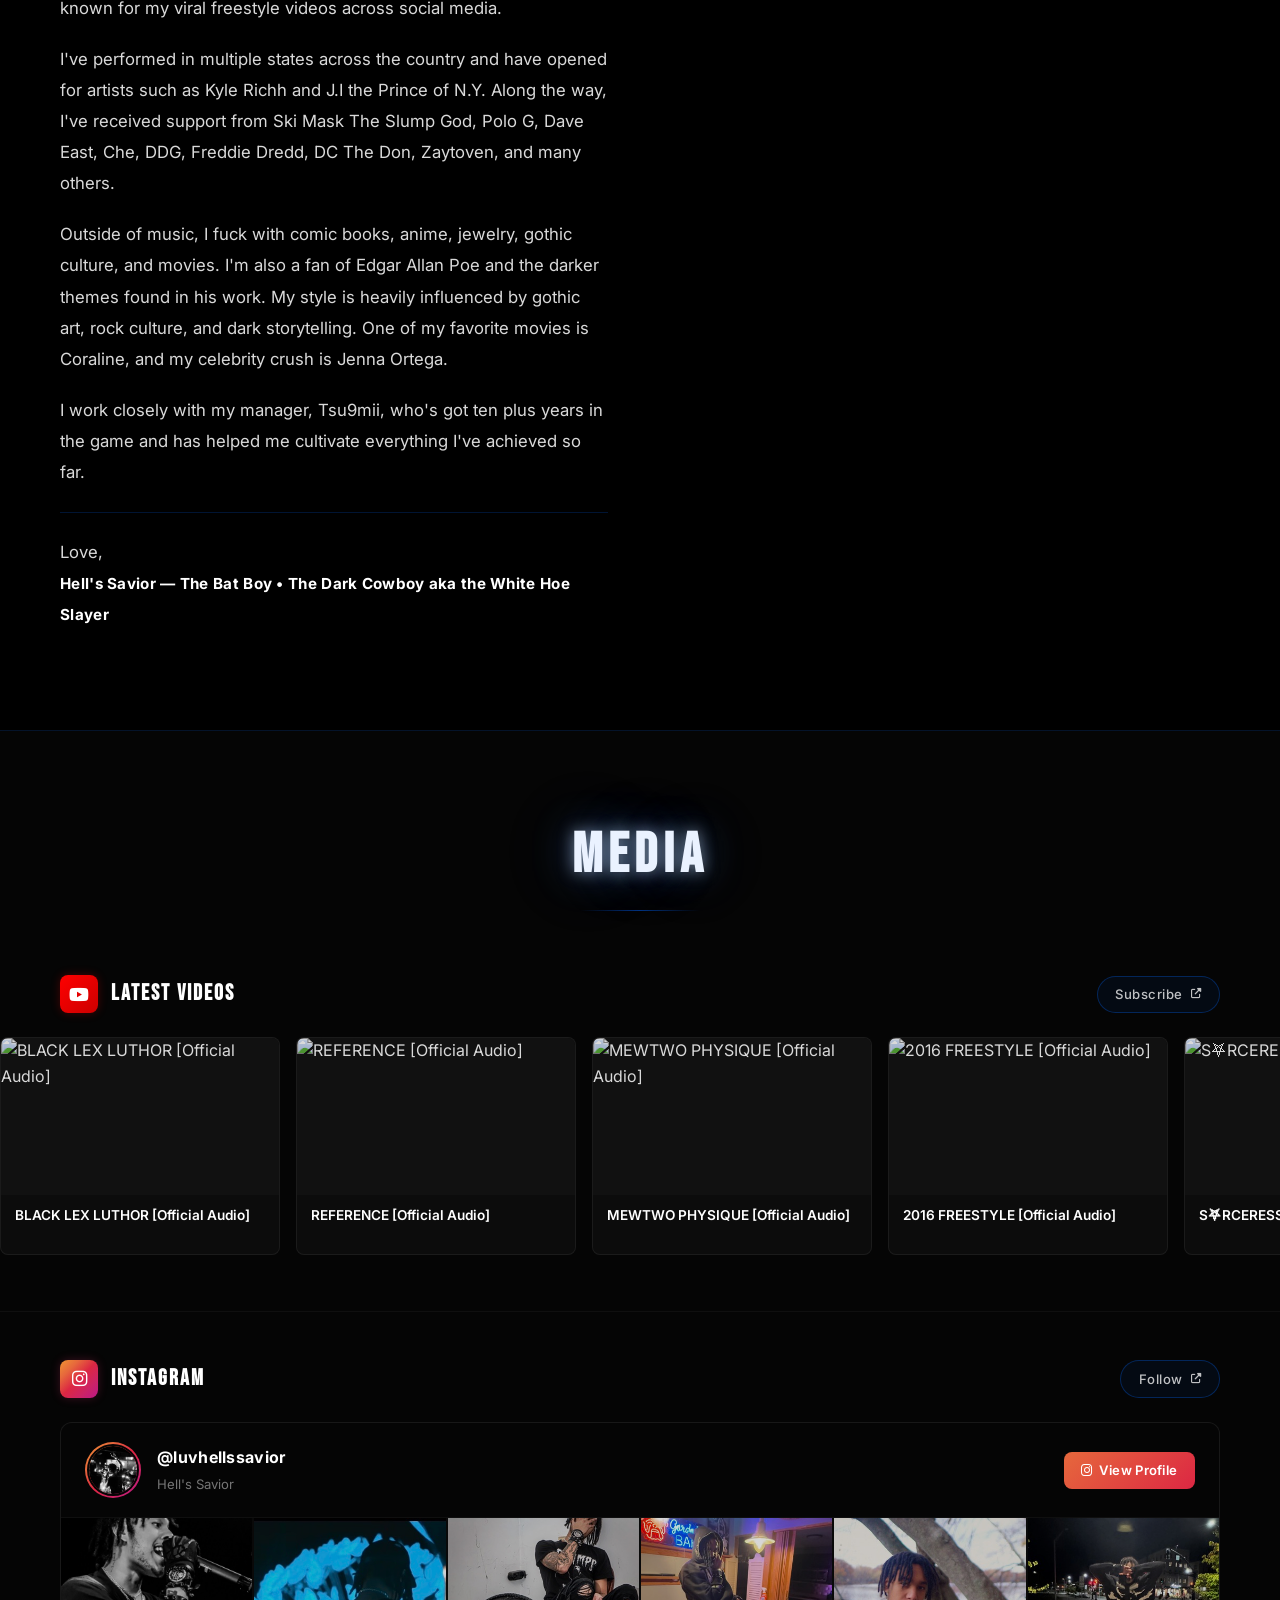
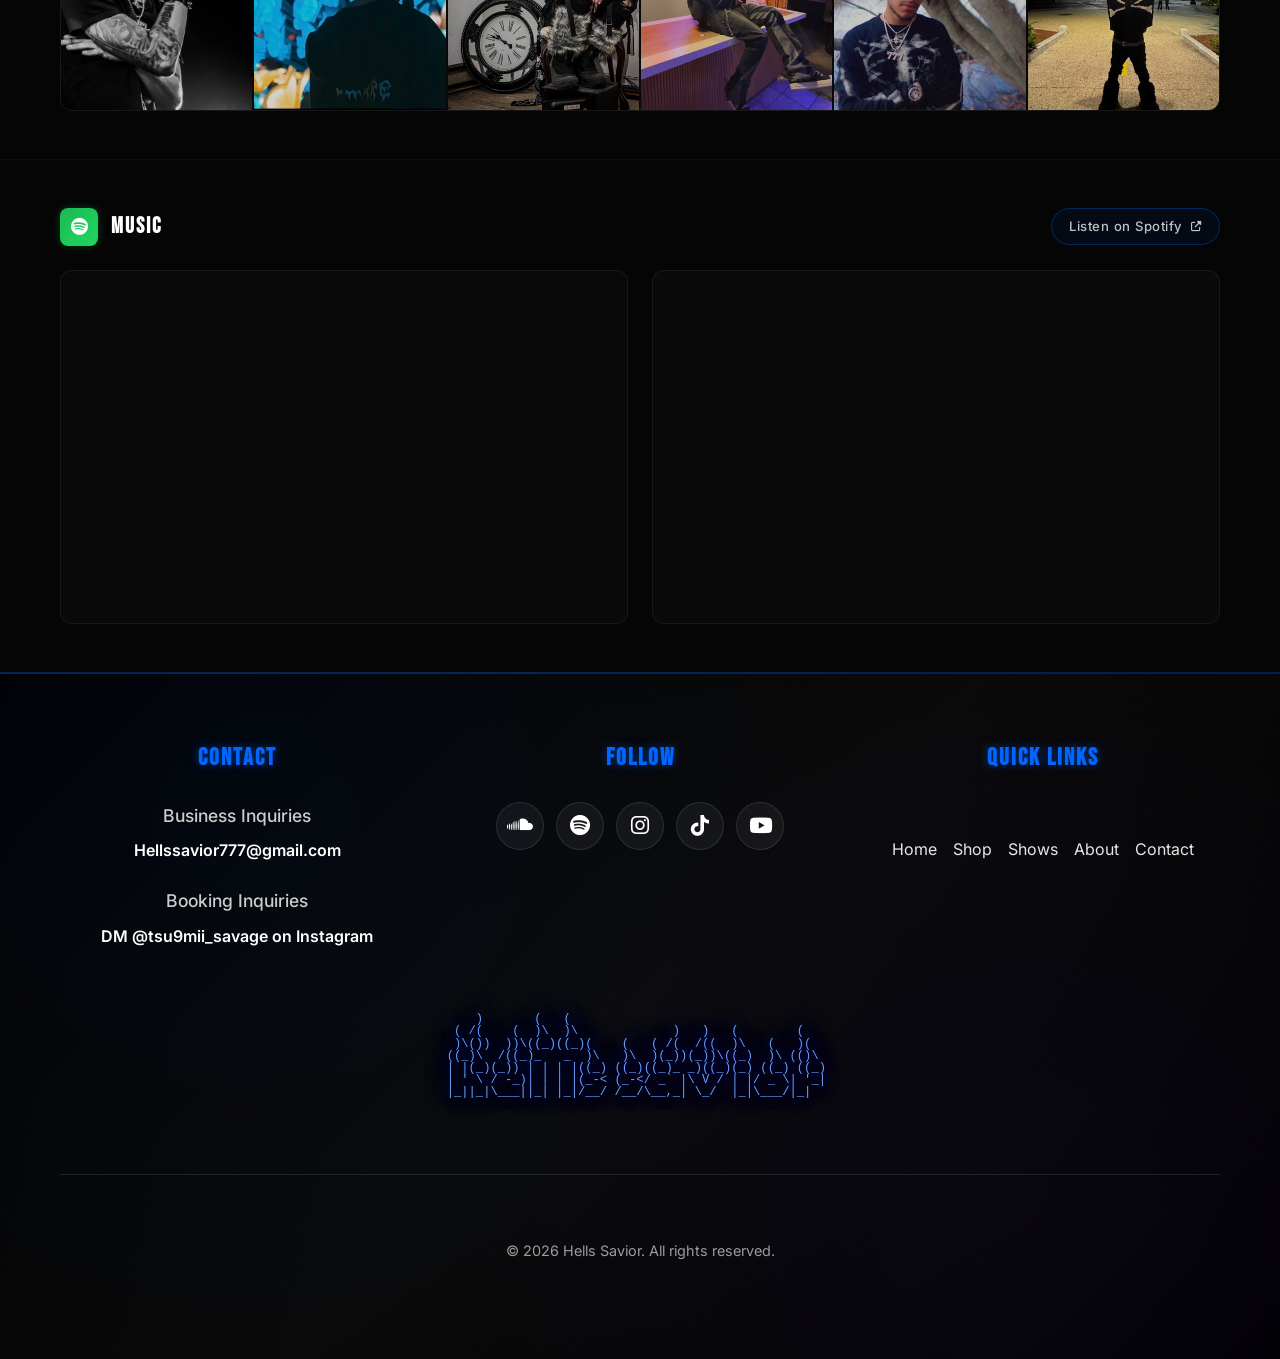
==== commit 70e2db99: "Add shows page with UrbanovaFest announcement, add Shows link to all nav menus and footers, add Live" ====
--- a/about.html
+++ b/about.html
@@ -7,7 +7,7 @@
     <title>About - Hells Savior</title>
 
     <!-- Favicon -->
-    <link rel="icon" type="image/x-icon" href="/favicon.ico">
+    <link rel="icon" type="image/png" href="/assets/images/logos/white-pentagram.png">
 
     <!-- CSS -->
     <link rel="stylesheet" href="src/css/main.css">
@@ -74,6 +74,7 @@
             <div class="hamburger-menu-content">
                 <a href="index.html" class="hamburger-link">Home</a>
                 <a href="shop.html" class="hamburger-link">Shop</a>
+                <a href="shows.html" class="hamburger-link">Shows</a>
                 <a href="about.html" class="hamburger-link active">About</a>
                 <a href="index.html#contact" class="hamburger-link">Contact</a>
                 <div class="hamburger-socials">
@@ -307,6 +308,7 @@
                         <div class="footer-nav-links">
                             <a href="index.html">Home</a>
                             <a href="shop.html">Shop</a>
+                            <a href="shows.html">Shows</a>
                             <a href="about.html">About</a>
                             <a href="index.html#contact">Contact</a>
                         </div>
--- a/src/css/main.css
+++ b/src/css/main.css
@@ -660,20 +660,76 @@
     text-shadow: 0 0 20px rgba(30, 215, 96, 0.8);
 }
 
-/* Responsive logo sizing — fill the screen width on mobile */
+/* Responsive logo sizing — larger & centered on mobile */
 @media (max-width: 768px) {
   .logo-glass,
   .logo-chrome {
-    width: 95vw;
-    top: 35%;
+    width: 115vw;
+    top: 30%;
+    aspect-ratio: auto;
+  }
+
+  /* Move shop button to lower third */
+  .hero-content {
+    bottom: 12vh;
+    top: auto;
+    display: flex;
+    flex-direction: column;
+    align-items: center;
+    gap: 0;
+  }
+
+  .hero-buttons {
+    flex-direction: column;
+    align-items: center;
+    gap: 0;
+    margin-top: 0;
+  }
+
+  .hero-btn.merch-btn.primary-btn {
+    transform: scale(1);
+    width: auto;
+    max-width: none;
+    padding: 1rem 3rem;
+    font-size: 1.2rem;
+    letter-spacing: 4px;
+    border-radius: 50px;
+    background: transparent !important;
+    border: 1.5px solid rgba(255, 255, 255, 0.25) !important;
+    box-shadow:
+      0 0 20px rgba(0, 102, 255, 0.15),
+      inset 0 0 20px rgba(0, 102, 255, 0.05) !important;
+    backdrop-filter: blur(12px) saturate(150%);
+    -webkit-backdrop-filter: blur(12px) saturate(150%);
+    transition: all 0.4s ease;
+  }
+
+  .hero-btn.merch-btn.primary-btn:hover,
+  .hero-btn.merch-btn.primary-btn:active {
+    border-color: rgba(0, 102, 255, 0.5) !important;
+    box-shadow:
+      0 0 30px rgba(0, 102, 255, 0.3),
+      inset 0 0 25px rgba(0, 102, 255, 0.1) !important;
+    transform: scale(1.05);
   }
 }
 
 @media (max-width: 480px) {
   .logo-glass,
   .logo-chrome {
-    width: 98vw;
-    top: 33%;
+    width: 120vw;
+    top: 28%;
+    aspect-ratio: auto;
+  }
+
+  .hero-content {
+    bottom: 10vh;
+  }
+
+  .hero-btn.merch-btn.primary-btn {
+    padding: 0.9rem 2.5rem;
+    font-size: 1.1rem;
+    letter-spacing: 3px;
   }
 }
 
@@ -3202,14 +3258,41 @@
 /* Footer Responsive */
 @media (max-width: 768px) {
     .footer {
-        padding: 2rem 0 1.5rem;
+        padding: 3rem 0 2rem;
         margin-top: 0;
     }
 
     .footer-content {
-        grid-template-columns: 1fr;
-        gap: 1.5rem;
+        flex-direction: column;
+        gap: 2.5rem;
         text-align: center;
+        align-items: center;
+    }
+
+    .footer-section {
+        width: 100%;
+        max-width: 400px;
+        align-items: center;
+    }
+
+    .footer-section h3 {
+        font-size: 1.2rem;
+        margin-bottom: 1rem;
+        min-height: auto;
+    }
+
+    .contact-info {
+        margin-bottom: 1.25rem;
+    }
+
+    .contact-info p {
+        margin-bottom: 0.4rem;
+        font-size: 0.95rem;
+    }
+
+    .contact-info a {
+        font-size: 0.9rem;
+        word-break: break-word;
     }
 
     /* Social links: icon-only row on mobile */
@@ -3217,7 +3300,7 @@
         flex-direction: row;
         flex-wrap: wrap;
         justify-content: center;
-        gap: 0.75rem;
+        gap: 0.85rem;
         align-items: center;
     }
 
@@ -3244,23 +3327,22 @@
 
     .footer-nav-links {
         align-items: center;
-        flex-direction: row;
-        flex-wrap: wrap;
-        justify-content: center;
-        gap: 1rem;
+        flex-direction: column;
+        gap: 0.75rem;
     }
 
     .footer-nav-links a {
-        font-size: 0.9rem;
-    }
-
-    .footer-section h3 {
-        font-size: 1.1rem;
-        margin-bottom: 0.75rem;
+        font-size: 1rem;
+        padding: 0.4rem 0;
+    }
+
+    /* Hide Quick Links section on mobile — redundant with hamburger menu */
+    .footer-section.footer-links {
+        display: none !important;
     }
 
     .footer-ascii {
-        margin-top: 2rem;
+        margin-top: 2.5rem;
         margin-bottom: 2rem;
         overflow: hidden;
     }
@@ -3273,9 +3355,39 @@
         font-size: 0.6rem;
         overflow-x: scroll;
     }
+
+    .footer-bottom {
+        padding-top: 2rem;
+    }
+
+    .footer-bottom p {
+        font-size: 0.85rem;
+    }
 }
 
 @media (max-width: 480px) {
+    .footer {
+        padding: 2.5rem 0 1.5rem;
+    }
+
+    .footer-content {
+        gap: 2rem;
+        padding: 0 0.5rem;
+    }
+
+    .footer-section h3 {
+        font-size: 1.1rem;
+        margin-bottom: 0.85rem;
+    }
+
+    .contact-info p {
+        font-size: 0.9rem;
+    }
+
+    .contact-info a {
+        font-size: 0.85rem;
+    }
+
     .footer-social-link {
         width: 44px;
         height: 44px;
@@ -3285,6 +3397,10 @@
         font-size: 1.2rem;
     }
 
+    .footer-nav-links a {
+        font-size: 0.95rem;
+    }
+
     .ascii-logo {
         font-size: clamp(8px, 2.5vw, 12px);
     }
@@ -3292,9 +3408,9 @@
     .ascii-art {
         font-size: 0.5rem;
     }
-    
-    .footer-section h3 {
-        font-size: 1rem;
+
+    .footer-bottom {
+        padding-top: 1.5rem;
     }
 }
 
